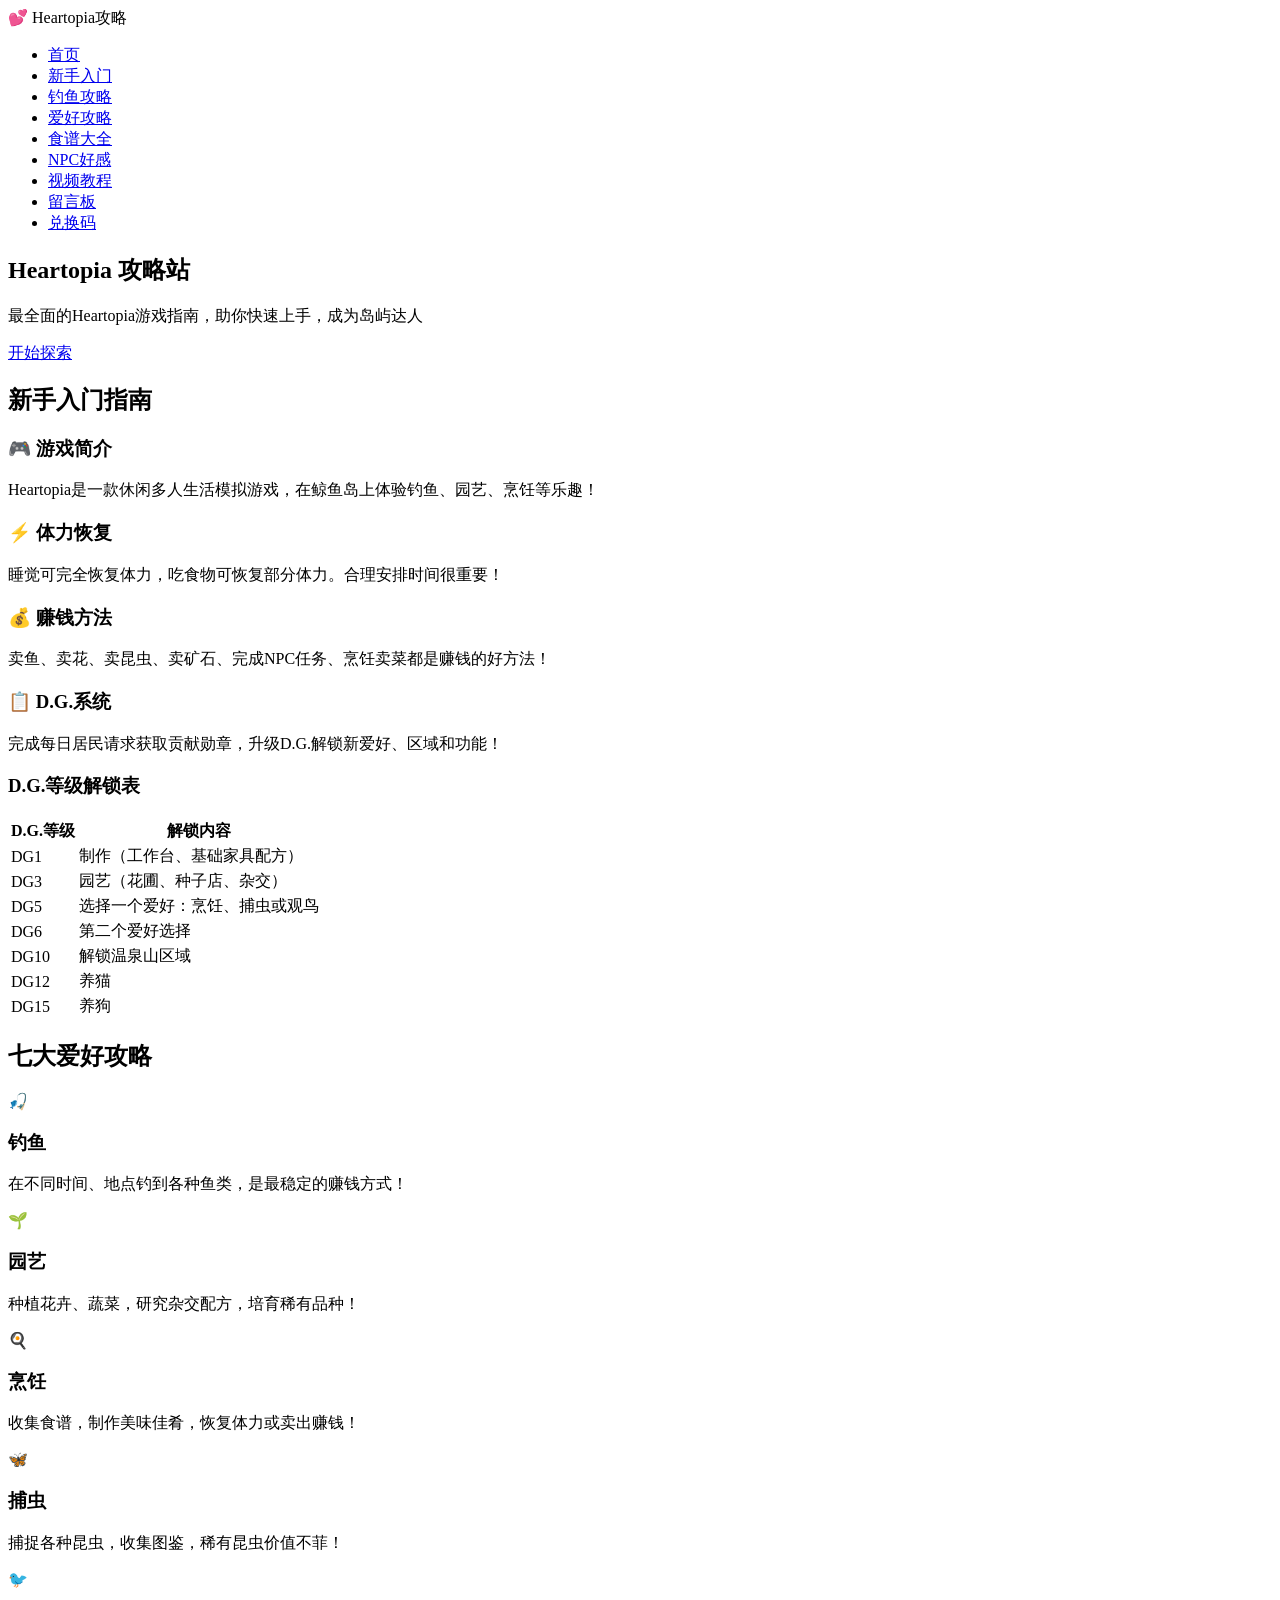
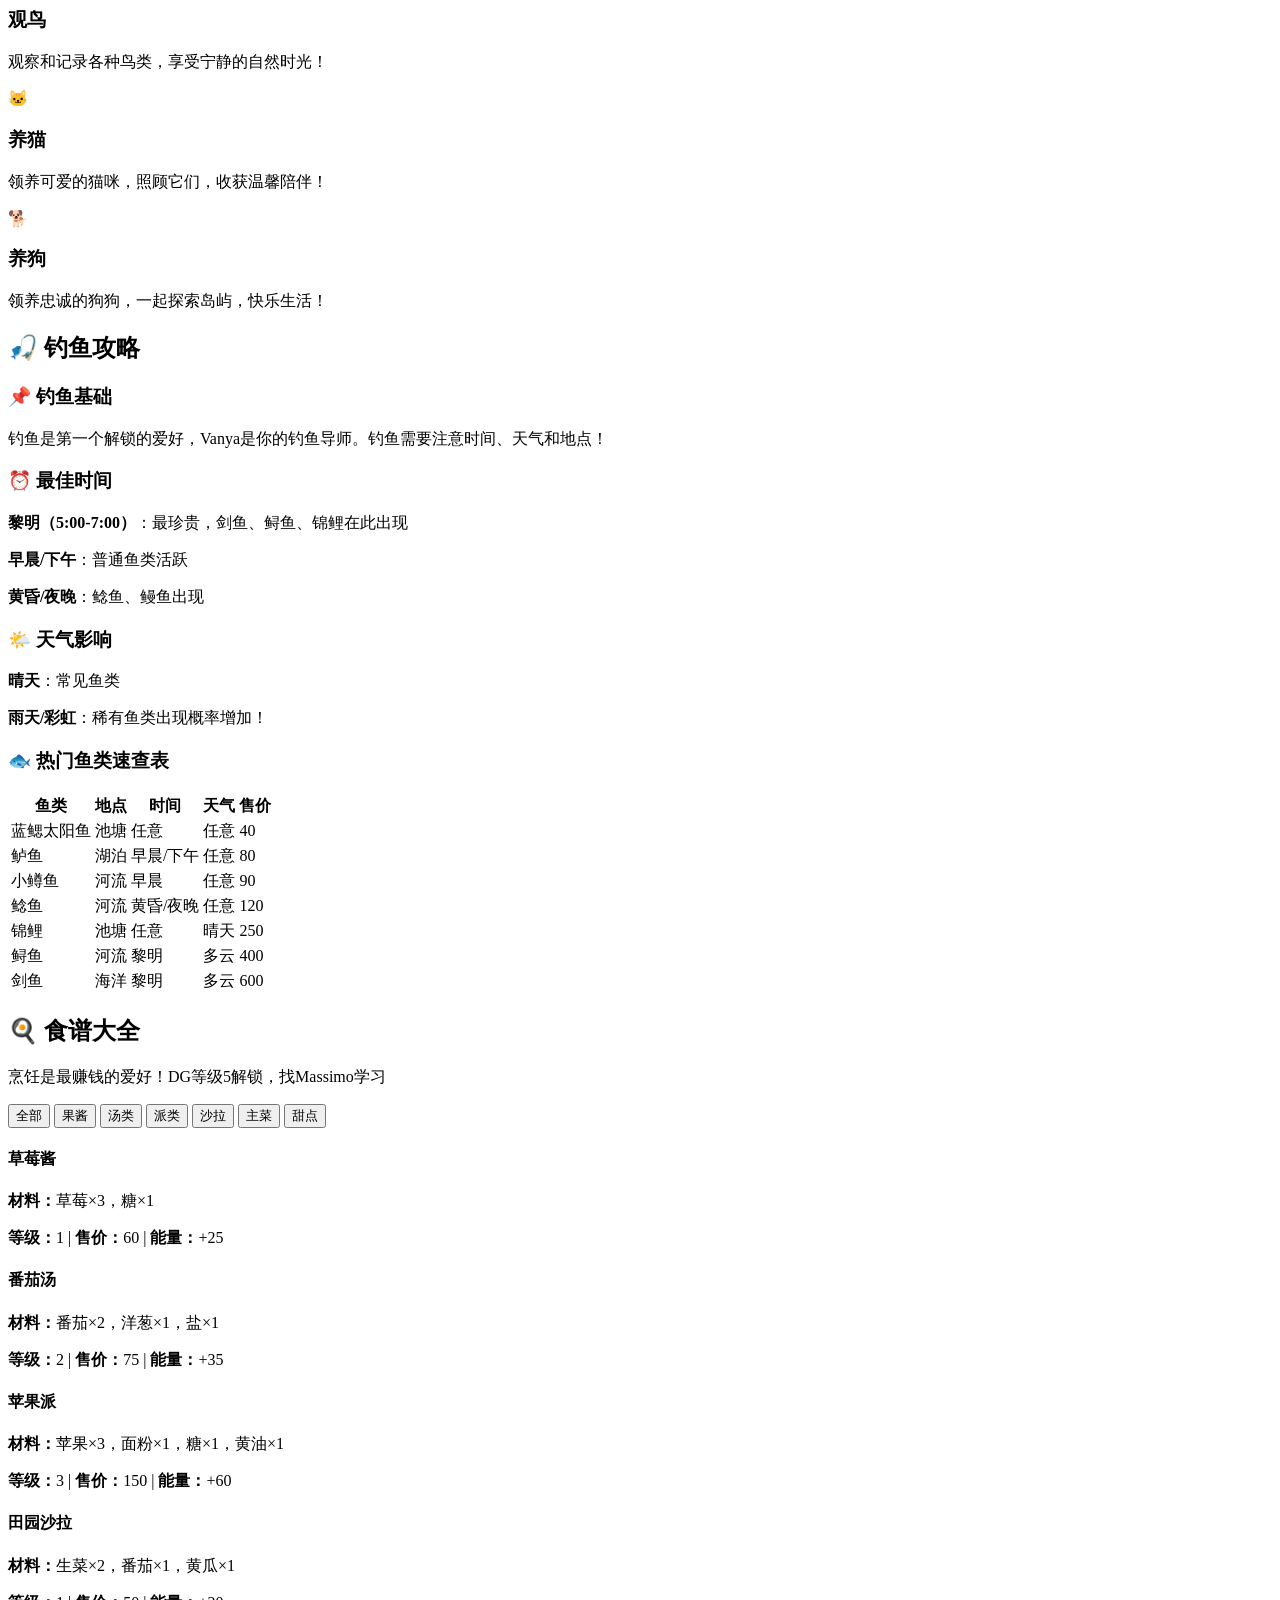
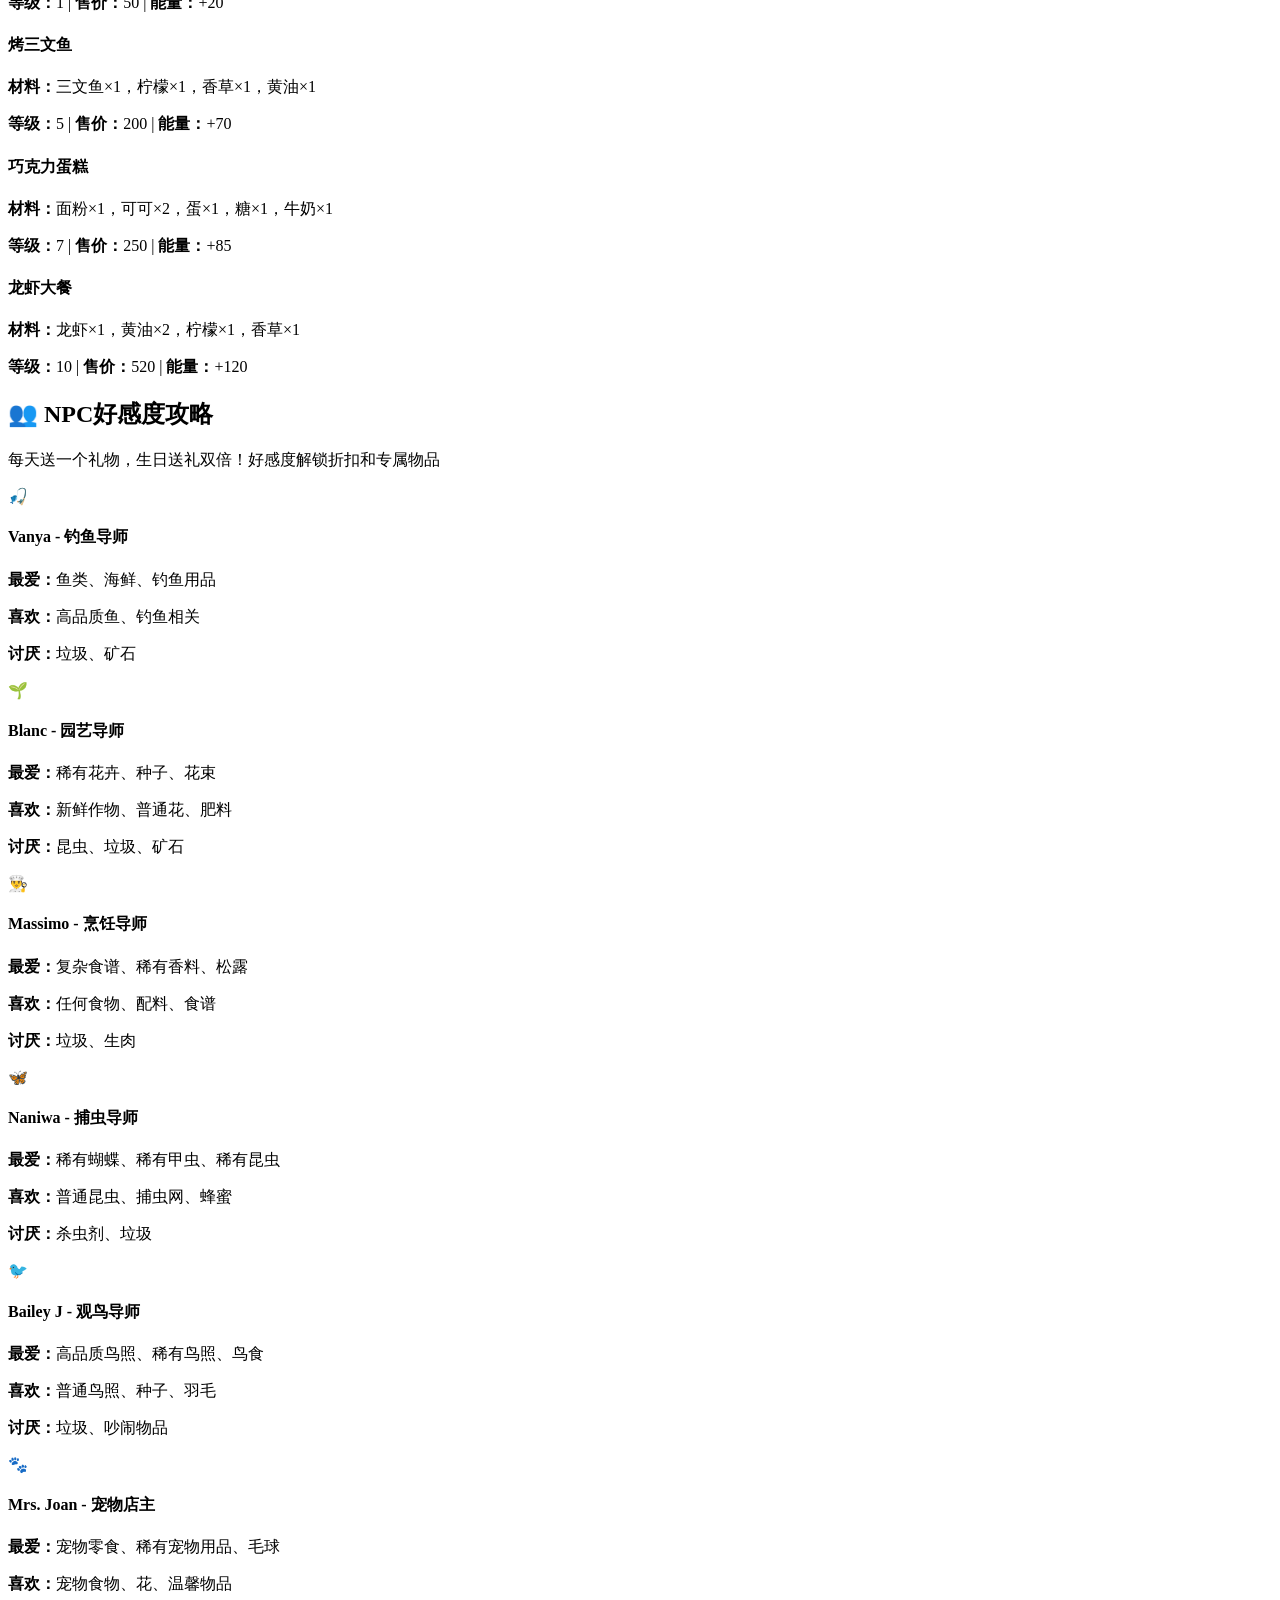
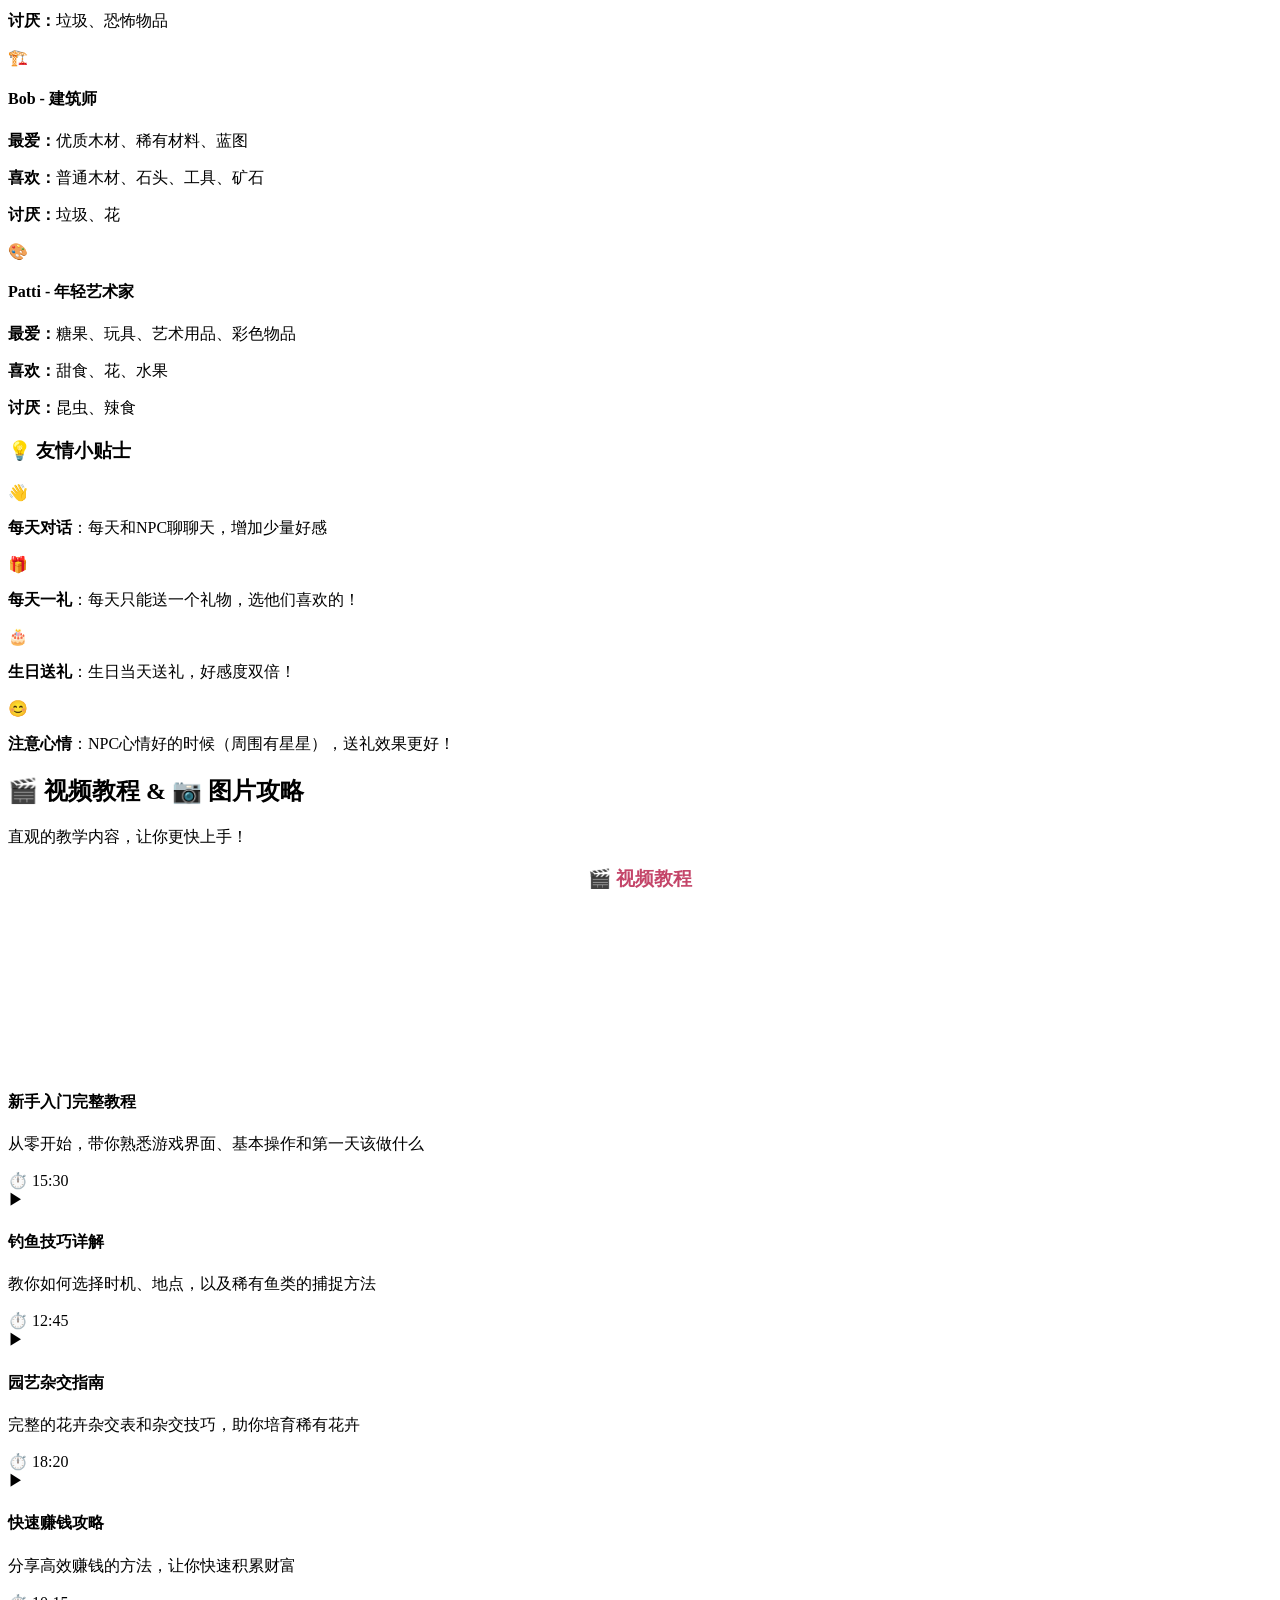
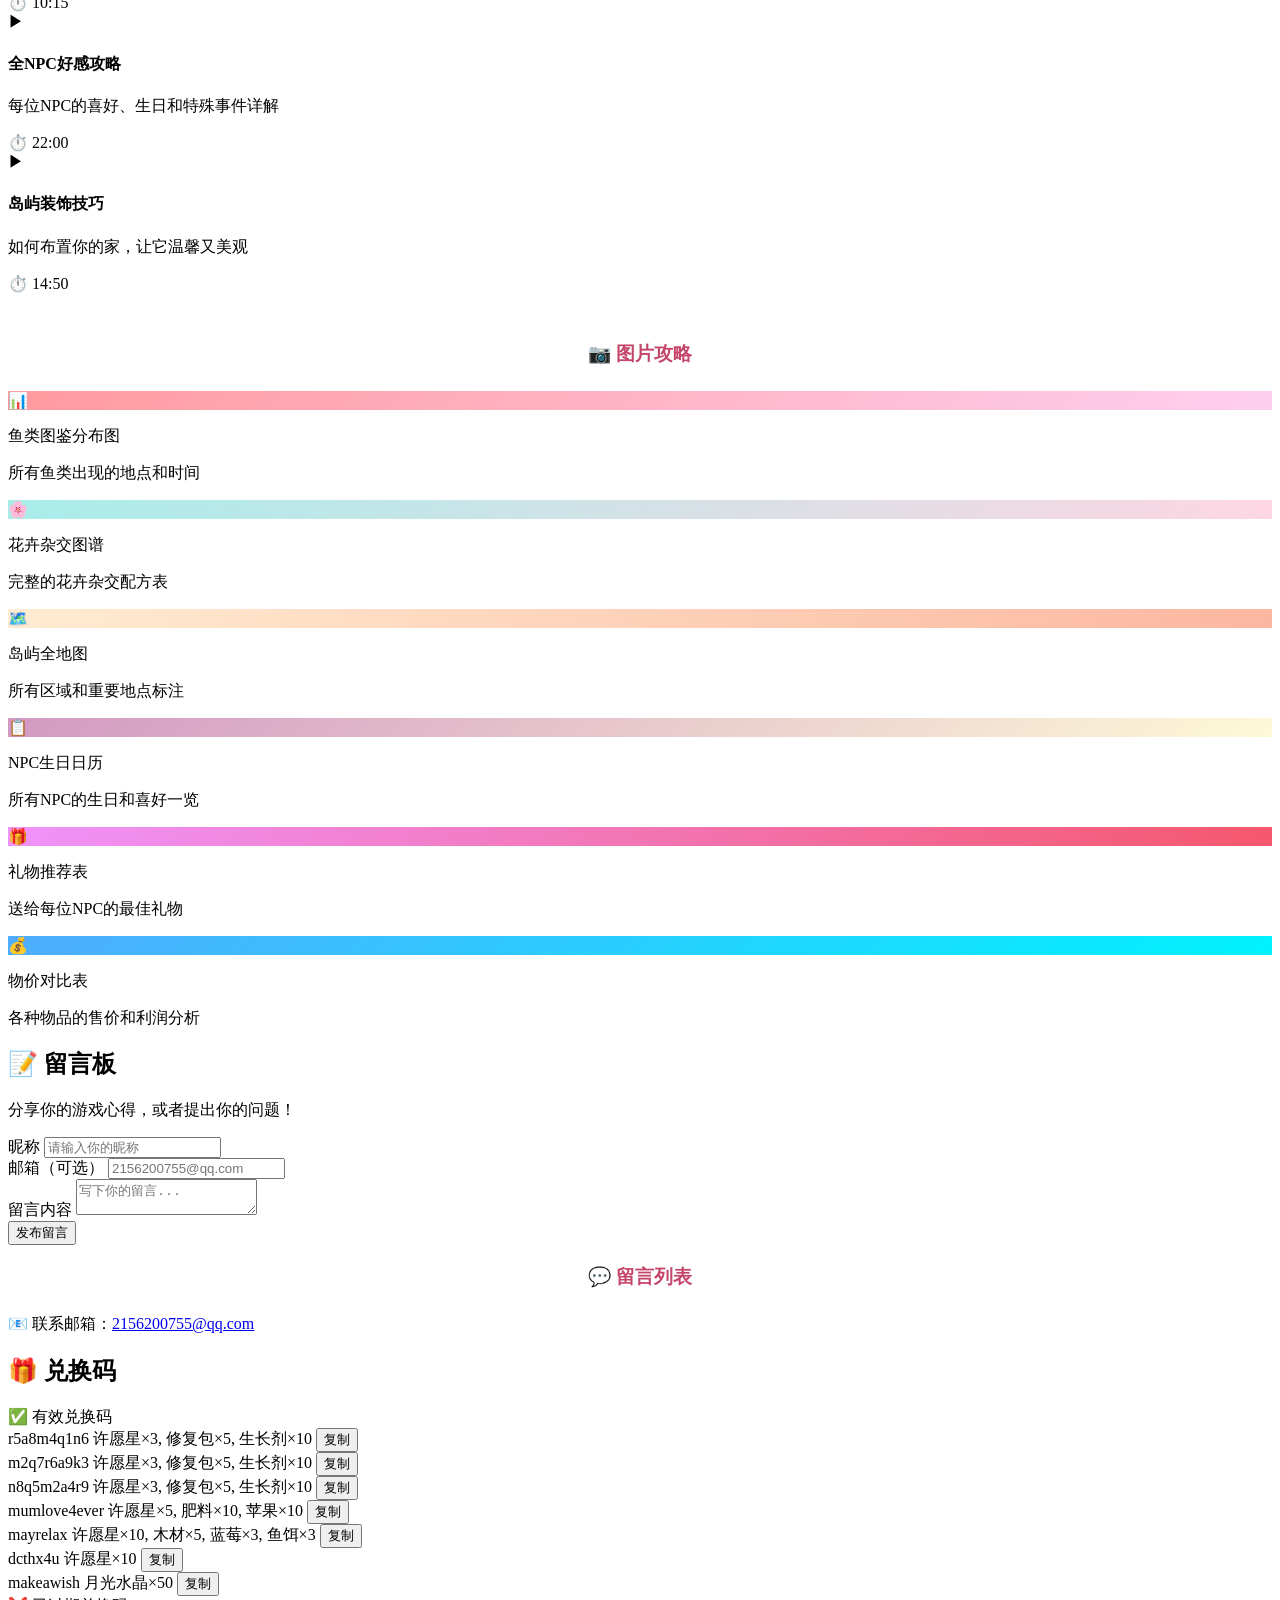
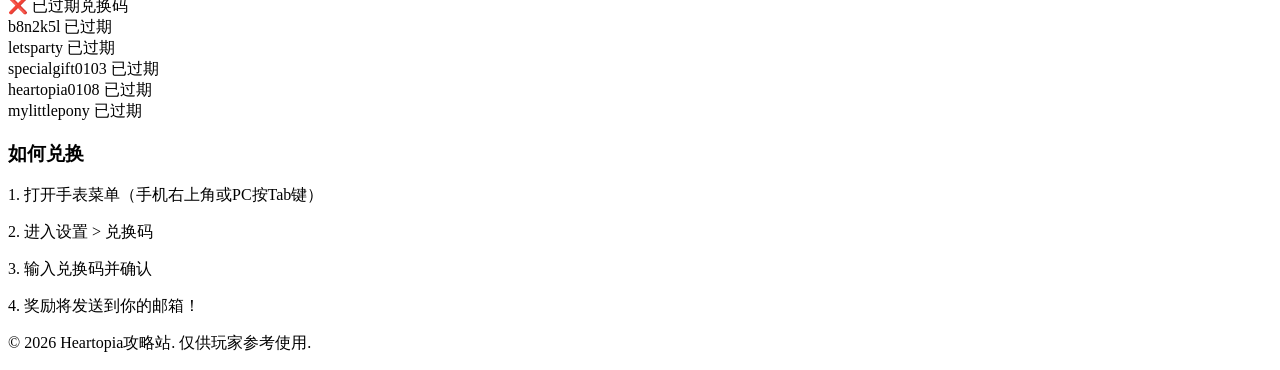
==== index.html @ 4a8d74ce "Rename heartopia.html to index.html" ====
<!DOCTYPE html>
<html lang="zh-CN">
<head>
    <meta charset="UTF-8">
    <meta name="viewport" content="width=device-width, initial-scale=1.0">
    <title>Heartopia攻略站 - 玩家必备指南</title>
    <link rel="stylesheet" href="heartopia.css">
</head>
<body>
    <header>
        <nav class="container">
            <div class="logo">💕 Heartopia攻略</div>
            <ul class="nav-links">
                <li><a href="#home">首页</a></li>
                <li><a href="#beginners">新手入门</a></li>
                <li><a href="#fishing">钓鱼攻略</a></li>
                <li><a href="#hobbies">爱好攻略</a></li>
                <li><a href="#recipes">食谱大全</a></li>
                <li><a href="#npcs">NPC好感</a></li>
                <li><a href="#tutorials">视频教程</a></li>
                <li><a href="#guestbook">留言板</a></li>
                <li><a href="#codes">兑换码</a></li>
            </ul>
        </nav>
    </header>

    <section id="home" class="hero">
        <div class="container">
            <h1>Heartopia 攻略站</h1>
            <p>最全面的Heartopia游戏指南，助你快速上手，成为岛屿达人</p>
            <a href="#beginners" class="btn">开始探索</a>
        </div>
    </section>

    <section id="beginners" class="section">
        <div class="container">
            <h2 class="section-title">新手入门指南</h2>
            <div class="guide-grid">
                <div class="guide-card">
                    <h3>🎮 游戏简介</h3>
                    <p>Heartopia是一款休闲多人生活模拟游戏，在鲸鱼岛上体验钓鱼、园艺、烹饪等乐趣！</p>
                </div>
                <div class="guide-card">
                    <h3>⚡ 体力恢复</h3>
                    <p>睡觉可完全恢复体力，吃食物可恢复部分体力。合理安排时间很重要！</p>
                </div>
                <div class="guide-card">
                    <h3>💰 赚钱方法</h3>
                    <p>卖鱼、卖花、卖昆虫、卖矿石、完成NPC任务、烹饪卖菜都是赚钱的好方法！</p>
                </div>
                <div class="guide-card">
                    <h3>📋 D.G.系统</h3>
                    <p>完成每日居民请求获取贡献勋章，升级D.G.解锁新爱好、区域和功能！</p>
                </div>
            </div>

            <div class="table-container">
                <h3>D.G.等级解锁表</h3>
                <table class="dg-table">
                    <thead>
                        <tr>
                            <th>D.G.等级</th>
                            <th>解锁内容</th>
                        </tr>
                    </thead>
                    <tbody>
                        <tr>
                            <td>DG1</td>
                            <td>制作（工作台、基础家具配方）</td>
                        </tr>
                        <tr>
                            <td>DG3</td>
                            <td>园艺（花圃、种子店、杂交）</td>
                        </tr>
                        <tr>
                            <td>DG5</td>
                            <td>选择一个爱好：烹饪、捕虫或观鸟</td>
                        </tr>
                        <tr>
                            <td>DG6</td>
                            <td>第二个爱好选择</td>
                        </tr>
                        <tr>
                            <td>DG10</td>
                            <td>解锁温泉山区域</td>
                        </tr>
                        <tr>
                            <td>DG12</td>
                            <td>养猫</td>
                        </tr>
                        <tr>
                            <td>DG15</td>
                            <td>养狗</td>
                        </tr>
                    </tbody>
                </table>
            </div>
        </div>
    </section>

    <section id="hobbies" class="section section-alt">
        <div class="container">
            <h2 class="section-title">七大爱好攻略</h2>
            <div class="hobby-grid">
                <div class="hobby-card" data-hobby="fishing">
                    <div class="hobby-icon">🎣</div>
                    <h3>钓鱼</h3>
                    <p>在不同时间、地点钓到各种鱼类，是最稳定的赚钱方式！</p>
                </div>
                <div class="hobby-card" data-hobby="gardening">
                    <div class="hobby-icon">🌱</div>
                    <h3>园艺</h3>
                    <p>种植花卉、蔬菜，研究杂交配方，培育稀有品种！</p>
                </div>
                <div class="hobby-card" data-hobby="cooking">
                    <div class="hobby-icon">🍳</div>
                    <h3>烹饪</h3>
                    <p>收集食谱，制作美味佳肴，恢复体力或卖出赚钱！</p>
                </div>
                <div class="hobby-card" data-hobby="bugs">
                    <div class="hobby-icon">🦋</div>
                    <h3>捕虫</h3>
                    <p>捕捉各种昆虫，收集图鉴，稀有昆虫价值不菲！</p>
                </div>
                <div class="hobby-card" data-hobby="birds">
                    <div class="hobby-icon">🐦</div>
                    <h3>观鸟</h3>
                    <p>观察和记录各种鸟类，享受宁静的自然时光！</p>
                </div>
                <div class="hobby-card" data-hobby="cats">
                    <div class="hobby-icon">🐱</div>
                    <h3>养猫</h3>
                    <p>领养可爱的猫咪，照顾它们，收获温馨陪伴！</p>
                </div>
                <div class="hobby-card" data-hobby="dogs">
                    <div class="hobby-icon">🐕</div>
                    <h3>养狗</h3>
                    <p>领养忠诚的狗狗，一起探索岛屿，快乐生活！</p>
                </div>
            </div>
        </div>
    </section>

    <section id="fishing" class="section">
        <div class="container">
            <h2 class="section-title">🎣 钓鱼攻略</h2>
            <div class="fishing-tips">
                <div class="tip-box">
                    <h3>📌 钓鱼基础</h3>
                    <p>钓鱼是第一个解锁的爱好，Vanya是你的钓鱼导师。钓鱼需要注意时间、天气和地点！</p>
                </div>
                <div class="tip-box">
                    <h3>⏰ 最佳时间</h3>
                    <p><strong>黎明（5:00-7:00）</strong>：最珍贵，剑鱼、鲟鱼、锦鲤在此出现</p>
                    <p><strong>早晨/下午</strong>：普通鱼类活跃</p>
                    <p><strong>黄昏/夜晚</strong>：鲶鱼、鳗鱼出现</p>
                </div>
                <div class="tip-box">
                    <h3>🌤️ 天气影响</h3>
                    <p><strong>晴天</strong>：常见鱼类</p>
                    <p><strong>雨天/彩虹</strong>：稀有鱼类出现概率增加！</p>
                </div>
            </div>
            
            <div class="table-container">
                <h3>🐟 热门鱼类速查表</h3>
                <table class="fish-table">
                    <thead>
                        <tr>
                            <th>鱼类</th>
                            <th>地点</th>
                            <th>时间</th>
                            <th>天气</th>
                            <th>售价</th>
                        </tr>
                    </thead>
                    <tbody>
                        <tr>
                            <td>蓝鳃太阳鱼</td>
                            <td>池塘</td>
                            <td>任意</td>
                            <td>任意</td>
                            <td>40</td>
                        </tr>
                        <tr>
                            <td>鲈鱼</td>
                            <td>湖泊</td>
                            <td>早晨/下午</td>
                            <td>任意</td>
                            <td>80</td>
                        </tr>
                        <tr>
                            <td>小鳟鱼</td>
                            <td>河流</td>
                            <td>早晨</td>
                            <td>任意</td>
                            <td>90</td>
                        </tr>
                        <tr>
                            <td>鲶鱼</td>
                            <td>河流</td>
                            <td>黄昏/夜晚</td>
                            <td>任意</td>
                            <td>120</td>
                        </tr>
                        <tr>
                            <td>锦鲤</td>
                            <td>池塘</td>
                            <td>任意</td>
                            <td>晴天</td>
                            <td>250</td>
                        </tr>
                        <tr>
                            <td>鲟鱼</td>
                            <td>河流</td>
                            <td>黎明</td>
                            <td>多云</td>
                            <td>400</td>
                        </tr>
                        <tr>
                            <td>剑鱼</td>
                            <td>海洋</td>
                            <td>黎明</td>
                            <td>多云</td>
                            <td>600</td>
                        </tr>
                    </tbody>
                </table>
            </div>
        </div>
    </section>

    <section id="recipes" class="section section-alt">
        <div class="container">
            <h2 class="section-title">🍳 食谱大全</h2>
            <p class="section-subtitle">烹饪是最赚钱的爱好！DG等级5解锁，找Massimo学习</p>
            
            <div class="recipe-categories">
                <button class="category-btn active" data-category="all">全部</button>
                <button class="category-btn" data-category="jam">果酱</button>
                <button class="category-btn" data-category="soup">汤类</button>
                <button class="category-btn" data-category="pie">派类</button>
                <button class="category-btn" data-category="salad">沙拉</button>
                <button class="category-btn" data-category="main">主菜</button>
                <button class="category-btn" data-category="dessert">甜点</button>
            </div>
            
            <div class="recipe-list">
                <div class="recipe-card-small" data-category="jam">
                    <h4>草莓酱</h4>
                    <p><strong>材料：</strong>草莓×3，糖×1</p>
                    <p><strong>等级：</strong>1 | <strong>售价：</strong>60 | <strong>能量：</strong>+25</p>
                </div>
                <div class="recipe-card-small" data-category="soup">
                    <h4>番茄汤</h4>
                    <p><strong>材料：</strong>番茄×2，洋葱×1，盐×1</p>
                    <p><strong>等级：</strong>2 | <strong>售价：</strong>75 | <strong>能量：</strong>+35</p>
                </div>
                <div class="recipe-card-small" data-category="pie">
                    <h4>苹果派</h4>
                    <p><strong>材料：</strong>苹果×3，面粉×1，糖×1，黄油×1</p>
                    <p><strong>等级：</strong>3 | <strong>售价：</strong>150 | <strong>能量：</strong>+60</p>
                </div>
                <div class="recipe-card-small" data-category="salad">
                    <h4>田园沙拉</h4>
                    <p><strong>材料：</strong>生菜×2，番茄×1，黄瓜×1</p>
                    <p><strong>等级：</strong>1 | <strong>售价：</strong>50 | <strong>能量：</strong>+20</p>
                </div>
                <div class="recipe-card-small" data-category="main">
                    <h4>烤三文鱼</h4>
                    <p><strong>材料：</strong>三文鱼×1，柠檬×1，香草×1，黄油×1</p>
                    <p><strong>等级：</strong>5 | <strong>售价：</strong>200 | <strong>能量：</strong>+70</p>
                </div>
                <div class="recipe-card-small" data-category="dessert">
                    <h4>巧克力蛋糕</h4>
                    <p><strong>材料：</strong>面粉×1，可可×2，蛋×1，糖×1，牛奶×1</p>
                    <p><strong>等级：</strong>7 | <strong>售价：</strong>250 | <strong>能量：</strong>+85</p>
                </div>
                <div class="recipe-card-small" data-category="main">
                    <h4>龙虾大餐</h4>
                    <p><strong>材料：</strong>龙虾×1，黄油×2，柠檬×1，香草×1</p>
                    <p><strong>等级：</strong>10 | <strong>售价：</strong>520 | <strong>能量：</strong>+120</p>
                </div>
            </div>
        </div>
    </section>

    <section id="npcs" class="section">
        <div class="container">
            <h2 class="section-title">👥 NPC好感度攻略</h2>
            <p class="section-subtitle">每天送一个礼物，生日送礼双倍！好感度解锁折扣和专属物品</p>
            
            <div class="npc-grid">
                <div class="npc-card">
                    <div class="npc-avatar">🎣</div>
                    <h4>Vanya - 钓鱼导师</h4>
                    <p><strong>最爱：</strong>鱼类、海鲜、钓鱼用品</p>
                    <p><strong>喜欢：</strong>高品质鱼、钓鱼相关</p>
                    <p><strong>讨厌：</strong>垃圾、矿石</p>
                </div>
                <div class="npc-card">
                    <div class="npc-avatar">🌱</div>
                    <h4>Blanc - 园艺导师</h4>
                    <p><strong>最爱：</strong>稀有花卉、种子、花束</p>
                    <p><strong>喜欢：</strong>新鲜作物、普通花、肥料</p>
                    <p><strong>讨厌：</strong>昆虫、垃圾、矿石</p>
                </div>
                <div class="npc-card">
                    <div class="npc-avatar">👨‍🍳</div>
                    <h4>Massimo - 烹饪导师</h4>
                    <p><strong>最爱：</strong>复杂食谱、稀有香料、松露</p>
                    <p><strong>喜欢：</strong>任何食物、配料、食谱</p>
                    <p><strong>讨厌：</strong>垃圾、生肉</p>
                </div>
                <div class="npc-card">
                    <div class="npc-avatar">🦋</div>
                    <h4>Naniwa - 捕虫导师</h4>
                    <p><strong>最爱：</strong>稀有蝴蝶、稀有甲虫、稀有昆虫</p>
                    <p><strong>喜欢：</strong>普通昆虫、捕虫网、蜂蜜</p>
                    <p><strong>讨厌：</strong>杀虫剂、垃圾</p>
                </div>
                <div class="npc-card">
                    <div class="npc-avatar">🐦</div>
                    <h4>Bailey J - 观鸟导师</h4>
                    <p><strong>最爱：</strong>高品质鸟照、稀有鸟照、鸟食</p>
                    <p><strong>喜欢：</strong>普通鸟照、种子、羽毛</p>
                    <p><strong>讨厌：</strong>垃圾、吵闹物品</p>
                </div>
                <div class="npc-card">
                    <div class="npc-avatar">🐾</div>
                    <h4>Mrs. Joan - 宠物店主</h4>
                    <p><strong>最爱：</strong>宠物零食、稀有宠物用品、毛球</p>
                    <p><strong>喜欢：</strong>宠物食物、花、温馨物品</p>
                    <p><strong>讨厌：</strong>垃圾、恐怖物品</p>
                </div>
                <div class="npc-card">
                    <div class="npc-avatar">🏗️</div>
                    <h4>Bob - 建筑师</h4>
                    <p><strong>最爱：</strong>优质木材、稀有材料、蓝图</p>
                    <p><strong>喜欢：</strong>普通木材、石头、工具、矿石</p>
                    <p><strong>讨厌：</strong>垃圾、花</p>
                </div>
                <div class="npc-card">
                    <div class="npc-avatar">🎨</div>
                    <h4>Patti - 年轻艺术家</h4>
                    <p><strong>最爱：</strong>糖果、玩具、艺术用品、彩色物品</p>
                    <p><strong>喜欢：</strong>甜食、花、水果</p>
                    <p><strong>讨厌：</strong>昆虫、辣食</p>
                </div>
            </div>
            
            <div class="friendship-tips">
                <h3>💡 友情小贴士</h3>
                <div class="tips-row">
                    <div class="tip-item">
                        <span class="tip-icon">👋</span>
                        <p><strong>每天对话</strong>：每天和NPC聊聊天，增加少量好感</p>
                    </div>
                    <div class="tip-item">
                        <span class="tip-icon">🎁</span>
                        <p><strong>每天一礼</strong>：每天只能送一个礼物，选他们喜欢的！</p>
                    </div>
                    <div class="tip-item">
                        <span class="tip-icon">🎂</span>
                        <p><strong>生日送礼</strong>：生日当天送礼，好感度双倍！</p>
                    </div>
                    <div class="tip-item">
                        <span class="tip-icon">😊</span>
                        <p><strong>注意心情</strong>：NPC心情好的时候（周围有星星），送礼效果更好！</p>
                    </div>
                </div>
            </div>
        </div>
    </section>

    <section id="tutorials" class="section section-alt">
        <div class="container">
            <h2 class="section-title">🎬 视频教程 & 📷 图片攻略</h2>
            <p class="section-subtitle">直观的教学内容，让你更快上手！</p>

            <h3 style="text-align: center; color: #c44569; margin-bottom: 1.5rem;">🎬 视频教程</h3>
            <div class="video-grid">
                <div class="video-card">
                    <div class="video-thumbnail">
                        <iframe class="bilibili-player" src="//player.bilibili.com/player.html?bvid=BV1SZbkeNE5a&page=1&autoplay=0" scrolling="no" border="0" frameborder="no" framespacing="0" allowfullscreen="true"></iframe>
                    </div>
                    <div class="video-info">
                        <h4>新手入门完整教程</h4>
                        <p>从零开始，带你熟悉游戏界面、基本操作和第一天该做什么</p>
                        <span class="video-duration">⏱️ 15:30</span>
                    </div>
                </div>
                <div class="video-card">
                    <div class="video-thumbnail">
                        <div class="video-placeholder">
                            <span class="play-icon">▶</span>
                        </div>
                    </div>
                    <div class="video-info">
                        <h4>钓鱼技巧详解</h4>
                        <p>教你如何选择时机、地点，以及稀有鱼类的捕捉方法</p>
                        <span class="video-duration">⏱️ 12:45</span>
                    </div>
                </div>
                <div class="video-card">
                    <div class="video-thumbnail">
                        <div class="video-placeholder">
                            <span class="play-icon">▶</span>
                        </div>
                    </div>
                    <div class="video-info">
                        <h4>园艺杂交指南</h4>
                        <p>完整的花卉杂交表和杂交技巧，助你培育稀有花卉</p>
                        <span class="video-duration">⏱️ 18:20</span>
                    </div>
                </div>
                <div class="video-card">
                    <div class="video-thumbnail">
                        <div class="video-placeholder">
                            <span class="play-icon">▶</span>
                        </div>
                    </div>
                    <div class="video-info">
                        <h4>快速赚钱攻略</h4>
                        <p>分享高效赚钱的方法，让你快速积累财富</p>
                        <span class="video-duration">⏱️ 10:15</span>
                    </div>
                </div>
                <div class="video-card">
                    <div class="video-thumbnail">
                        <div class="video-placeholder">
                            <span class="play-icon">▶</span>
                        </div>
                    </div>
                    <div class="video-info">
                        <h4>全NPC好感攻略</h4>
                        <p>每位NPC的喜好、生日和特殊事件详解</p>
                        <span class="video-duration">⏱️ 22:00</span>
                    </div>
                </div>
                <div class="video-card">
                    <div class="video-thumbnail">
                        <div class="video-placeholder">
                            <span class="play-icon">▶</span>
                        </div>
                    </div>
                    <div class="video-info">
                        <h4>岛屿装饰技巧</h4>
                        <p>如何布置你的家，让它温馨又美观</p>
                        <span class="video-duration">⏱️ 14:50</span>
                    </div>
                </div>
            </div>

            <h3 style="text-align: center; color: #c44569; margin: 3rem 0 1.5rem;">📷 图片攻略</h3>
            <div class="gallery-grid">
                <div class="gallery-item">
                    <div class="gallery-placeholder" style="background: linear-gradient(135deg, #ff9a9e 0%, #fecfef 100%);">
                        <span>📊</span>
                    </div>
                    <p class="gallery-title">鱼类图鉴分布图</p>
                    <p class="gallery-desc">所有鱼类出现的地点和时间</p>
                </div>
                <div class="gallery-item">
                    <div class="gallery-placeholder" style="background: linear-gradient(135deg, #a8edea 0%, #fed6e3 100%);">
                        <span>🌸</span>
                    </div>
                    <p class="gallery-title">花卉杂交图谱</p>
                    <p class="gallery-desc">完整的花卉杂交配方表</p>
                </div>
                <div class="gallery-item">
                    <div class="gallery-placeholder" style="background: linear-gradient(135deg, #ffecd2 0%, #fcb69f 100%);">
                        <span>🗺️</span>
                    </div>
                    <p class="gallery-title">岛屿全地图</p>
                    <p class="gallery-desc">所有区域和重要地点标注</p>
                </div>
                <div class="gallery-item">
                    <div class="gallery-placeholder" style="background: linear-gradient(135deg, #d299c2 0%, #fef9d7 100%);">
                        <span>📋</span>
                    </div>
                    <p class="gallery-title">NPC生日日历</p>
                    <p class="gallery-desc">所有NPC的生日和喜好一览</p>
                </div>
                <div class="gallery-item">
                    <div class="gallery-placeholder" style="background: linear-gradient(135deg, #f093fb 0%, #f5576c 100%);">
                        <span>🎁</span>
                    </div>
                    <p class="gallery-title">礼物推荐表</p>
                    <p class="gallery-desc">送给每位NPC的最佳礼物</p>
                </div>
                <div class="gallery-item">
                    <div class="gallery-placeholder" style="background: linear-gradient(135deg, #4facfe 0%, #00f2fe 100%);">
                        <span>💰</span>
                    </div>
                    <p class="gallery-title">物价对比表</p>
                    <p class="gallery-desc">各种物品的售价和利润分析</p>
                </div>
            </div>
        </div>
    </section>

    <section id="guestbook" class="section">
        <div class="container">
            <h2 class="section-title">📝 留言板</h2>
            <p class="section-subtitle">分享你的游戏心得，或者提出你的问题！</p>

            <div class="guestbook-form">
                <div class="form-group">
                    <label for="guest-name">昵称</label>
                    <input type="text" id="guest-name" placeholder="请输入你的昵称" required>
                </div>
                <div class="form-group">
                    <label for="guest-email">邮箱（可选）</label>
                    <input type="email" id="guest-email" placeholder="2156200755@qq.com">
                </div>
                <div class="form-group">
                    <label for="guest-message">留言内容</label>
                    <textarea id="guest-message" placeholder="写下你的留言..." required></textarea>
                </div>
                <button class="submit-btn" onclick="submitGuestbook()">发布留言</button>
            </div>

            <div class="messages-container">
                <h3 style="text-align: center; color: #c44569; margin-bottom: 1.5rem;">💬 留言列表</h3>
                <div id="messages-list"></div>
            </div>

            <div class="contact-info">
                <p>📧 联系邮箱：<a href="mailto:2156200755@qq.com">2156200755@qq.com</a></p>
            </div>
        </div>
    </section>

    <section id="codes" class="section section-alt">
        <div class="container">
            <h2 class="section-title">🎁 兑换码</h2>
            <div class="codes-container">
                <div class="code-card active">
                    <div class="code-title">✅ 有效兑换码</div>
                    <div class="code-item">
                        <span class="code">r5a8m4q1n6</span>
                        <span class="reward-tag">许愿星×3, 修复包×5, 生长剂×10</span>
                        <button class="copy-btn" onclick="copyCode('r5a8m4q1n6')">复制</button>
                    </div>
                    <div class="code-item">
                        <span class="code">m2q7r6a9k3</span>
                        <span class="reward-tag">许愿星×3, 修复包×5, 生长剂×10</span>
                        <button class="copy-btn" onclick="copyCode('m2q7r6a9k3')">复制</button>
                    </div>
                    <div class="code-item">
                        <span class="code">n8q5m2a4r9</span>
                        <span class="reward-tag">许愿星×3, 修复包×5, 生长剂×10</span>
                        <button class="copy-btn" onclick="copyCode('n8q5m2a4r9')">复制</button>
                    </div>
                    <div class="code-item">
                        <span class="code">mumlove4ever</span>
                        <span class="reward-tag">许愿星×5, 肥料×10, 苹果×10</span>
                        <button class="copy-btn" onclick="copyCode('mumlove4ever')">复制</button>
                    </div>
                    <div class="code-item">
                        <span class="code">mayrelax</span>
                        <span class="reward-tag">许愿星×10, 木材×5, 蓝莓×3, 鱼饵×3</span>
                        <button class="copy-btn" onclick="copyCode('mayrelax')">复制</button>
                    </div>
                    <div class="code-item">
                        <span class="code">dcthx4u</span>
                        <span class="reward-tag">许愿星×10</span>
                        <button class="copy-btn" onclick="copyCode('dcthx4u')">复制</button>
                    </div>
                    <div class="code-item">
                        <span class="code">makeawish</span>
                        <span class="reward-tag">月光水晶×50</span>
                        <button class="copy-btn" onclick="copyCode('makeawish')">复制</button>
                    </div>
                </div>
                <div class="code-card expired">
                    <div class="code-title">❌ 已过期兑换码</div>
                    <div class="code-item">
                        <span class="code">b8n2k5l</span>
                        <span class="expired-tag">已过期</span>
                    </div>
                    <div class="code-item">
                        <span class="code">letsparty</span>
                        <span class="expired-tag">已过期</span>
                    </div>
                    <div class="code-item">
                        <span class="code">specialgift0103</span>
                        <span class="expired-tag">已过期</span>
                    </div>
                    <div class="code-item">
                        <span class="code">heartopia0108</span>
                        <span class="expired-tag">已过期</span>
                    </div>
                    <div class="code-item">
                        <span class="code">mylittlepony</span>
                        <span class="expired-tag">已过期</span>
                    </div>
                </div>
            </div>
            <div class="redeem-tip">
                <h3>如何兑换</h3>
                <p>1. 打开手表菜单（手机右上角或PC按Tab键）</p>
                <p>2. 进入设置 > 兑换码</p>
                <p>3. 输入兑换码并确认</p>
                <p>4. 奖励将发送到你的邮箱！</p>
            </div>
        </div>
    </section>

    <footer>
        <div class="container">
            <p>&copy; 2026 Heartopia攻略站. 仅供玩家参考使用.</p>
        </div>
    </footer>

    <script src="heartopia.js"></script>
</body>
</html>
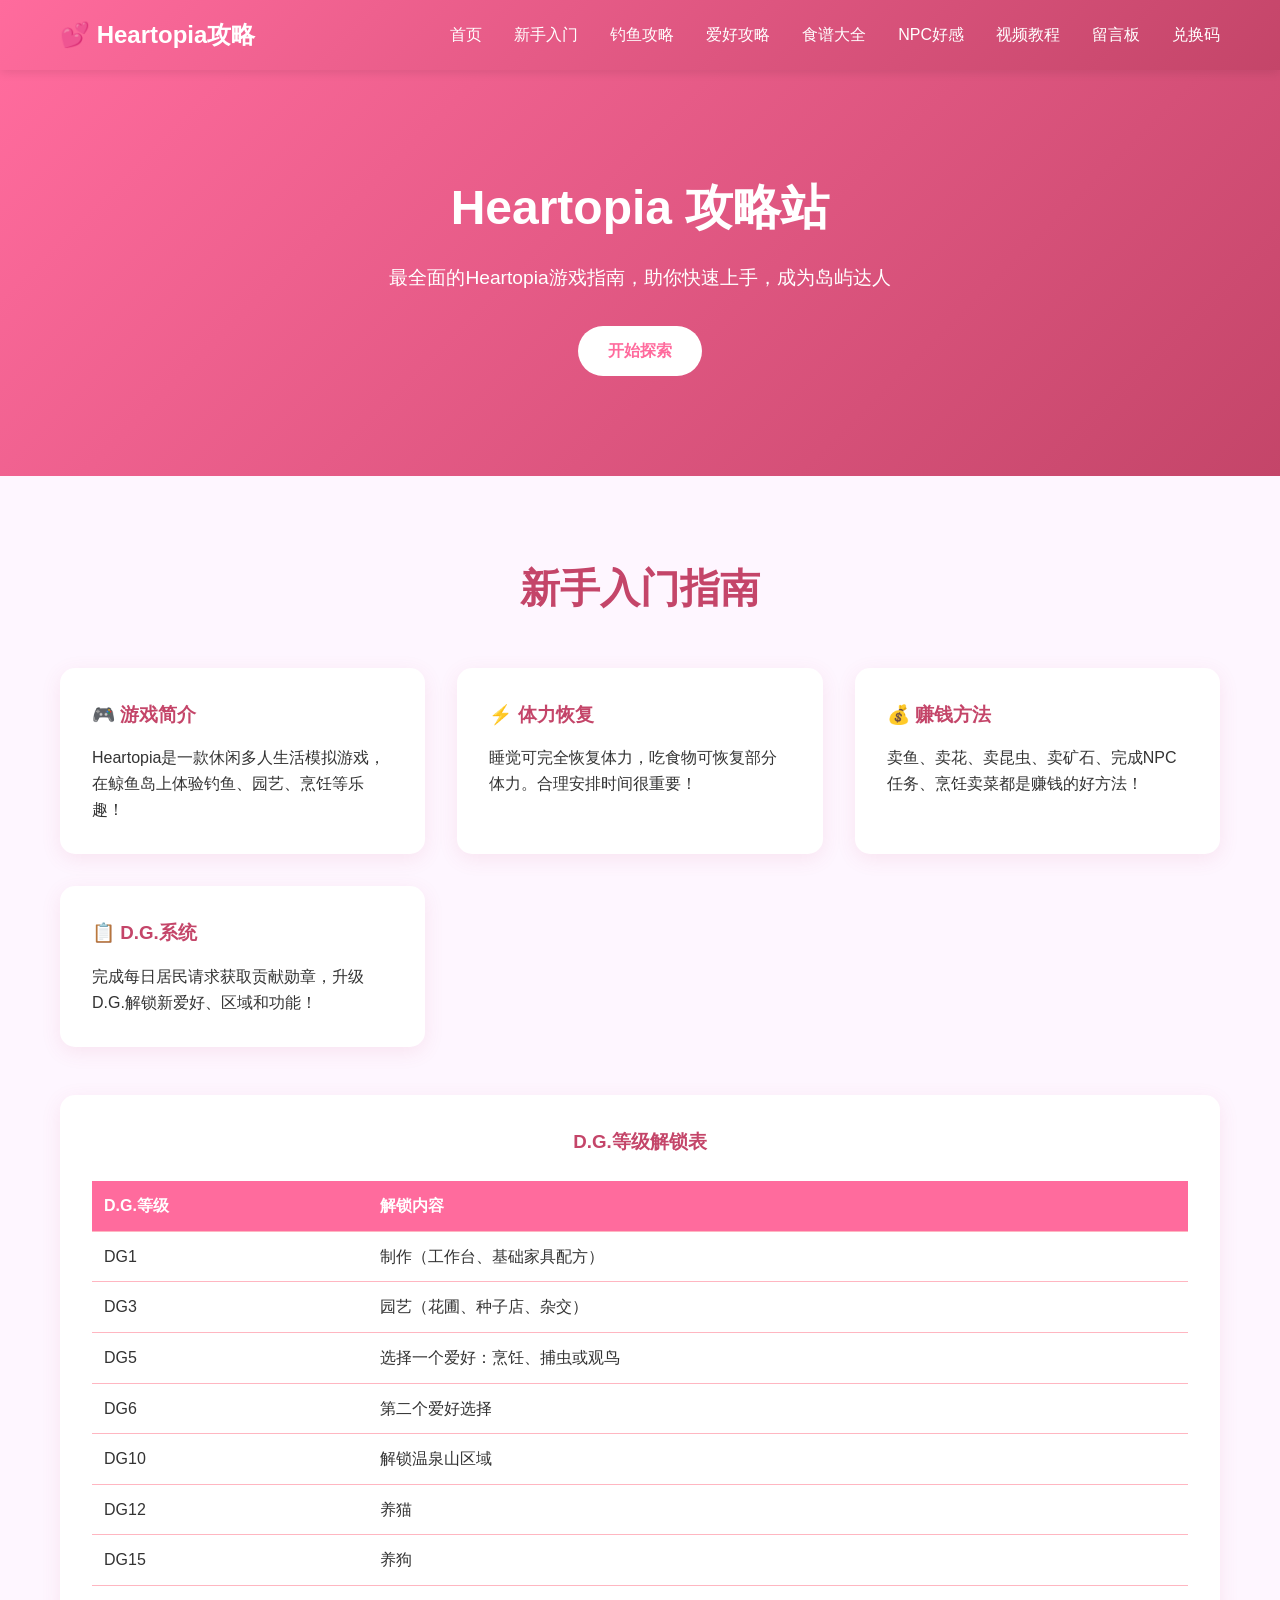
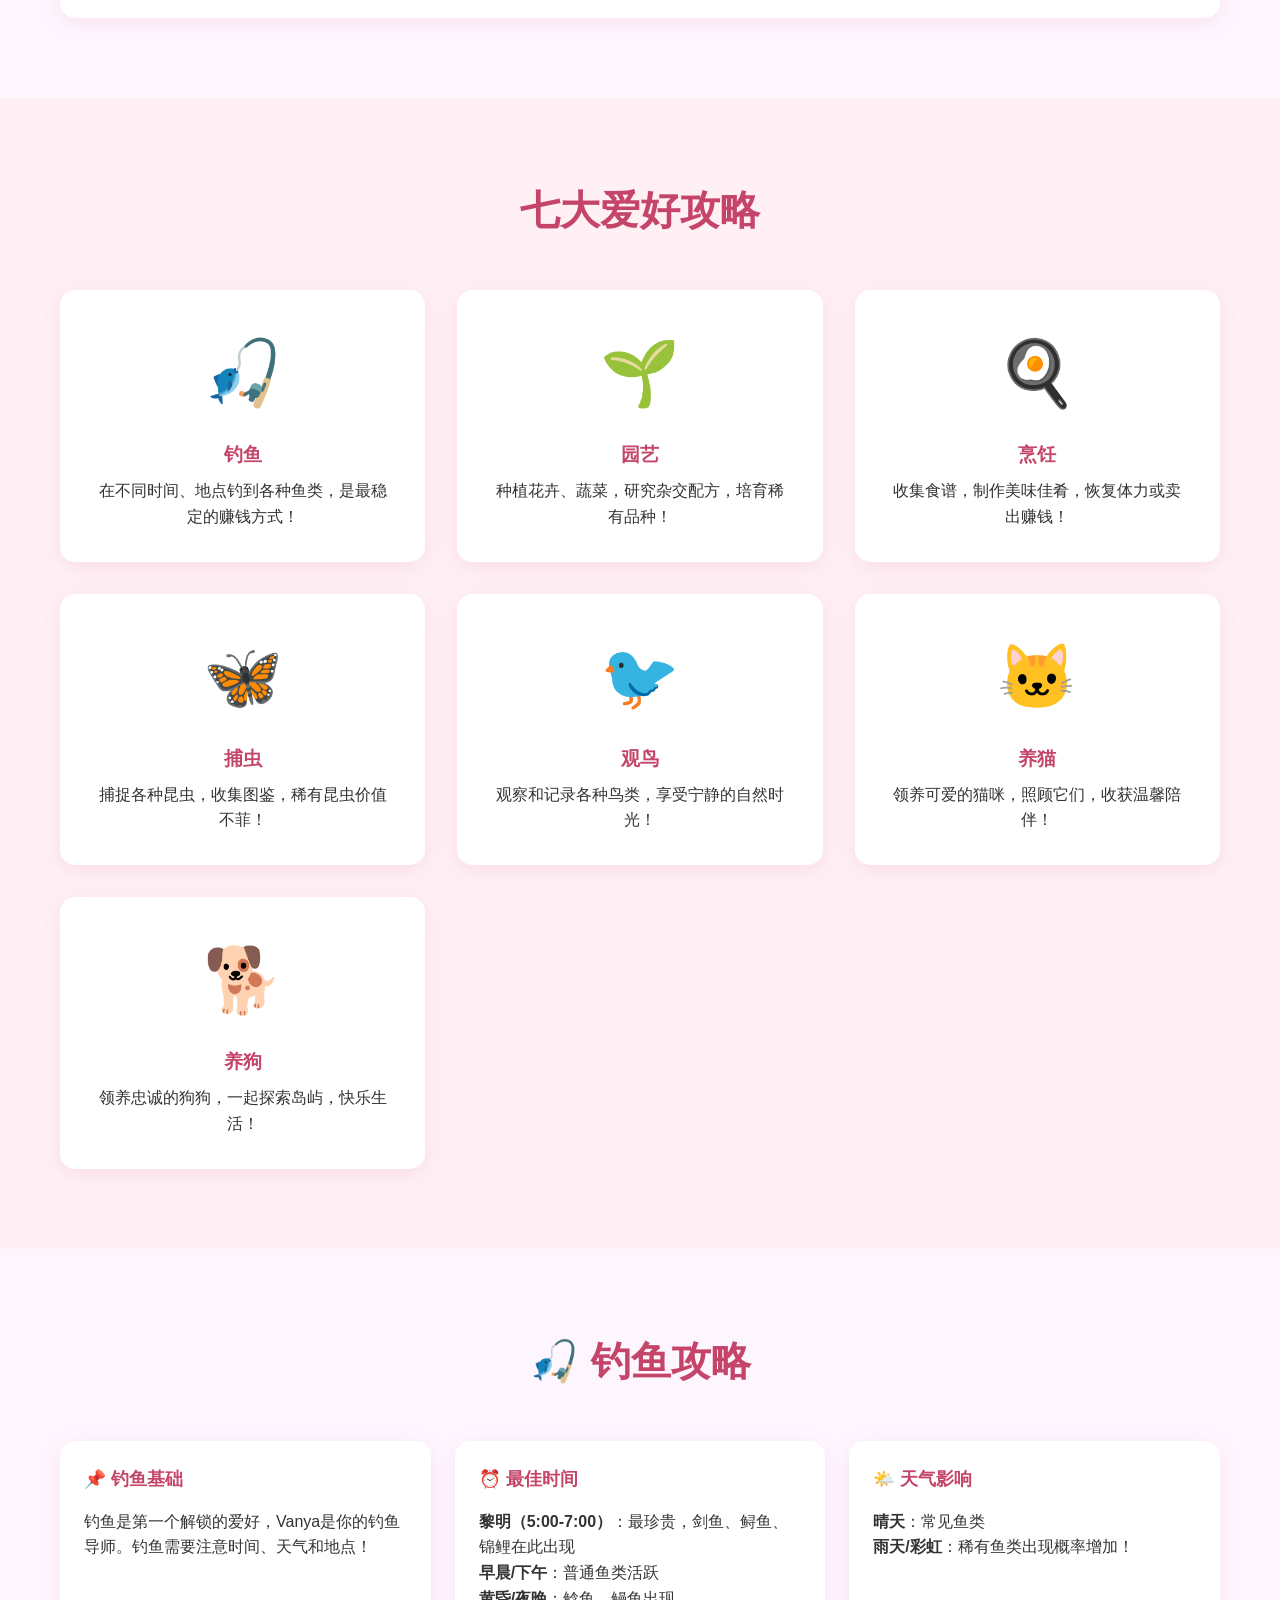
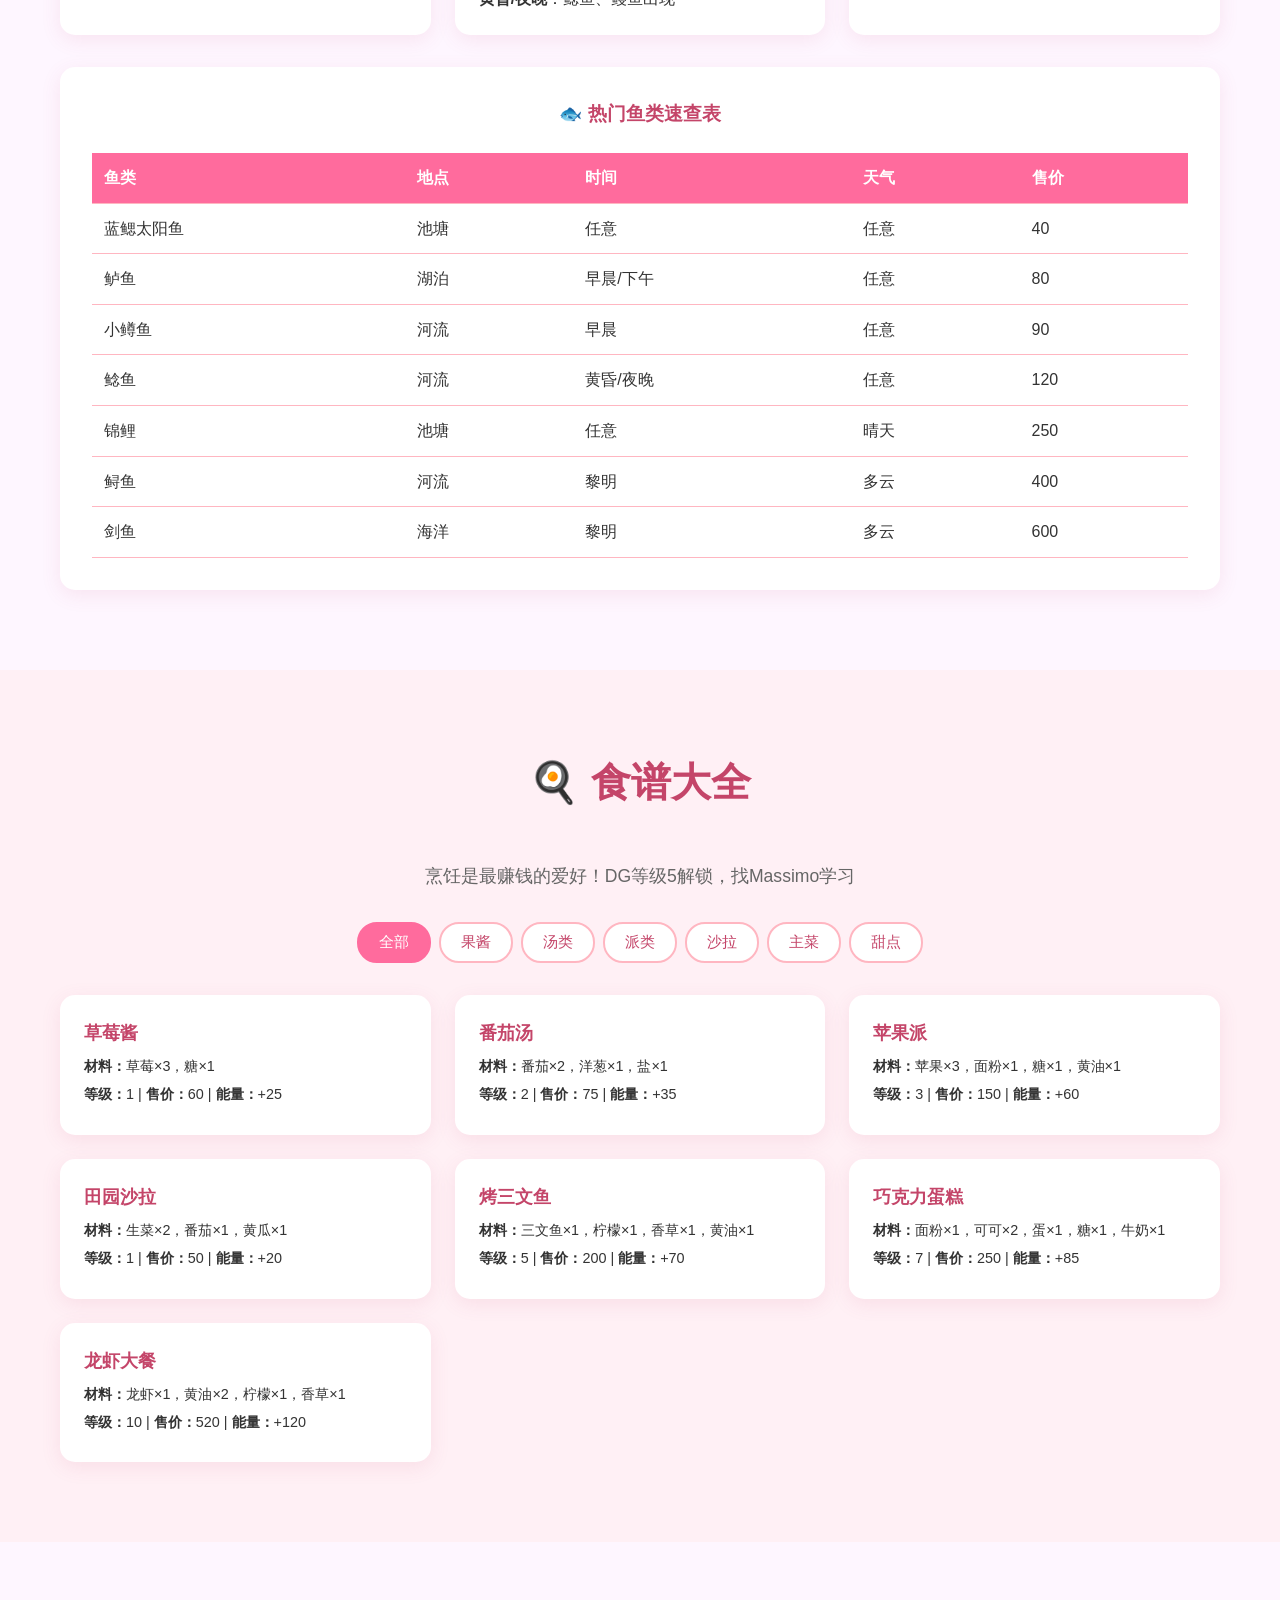
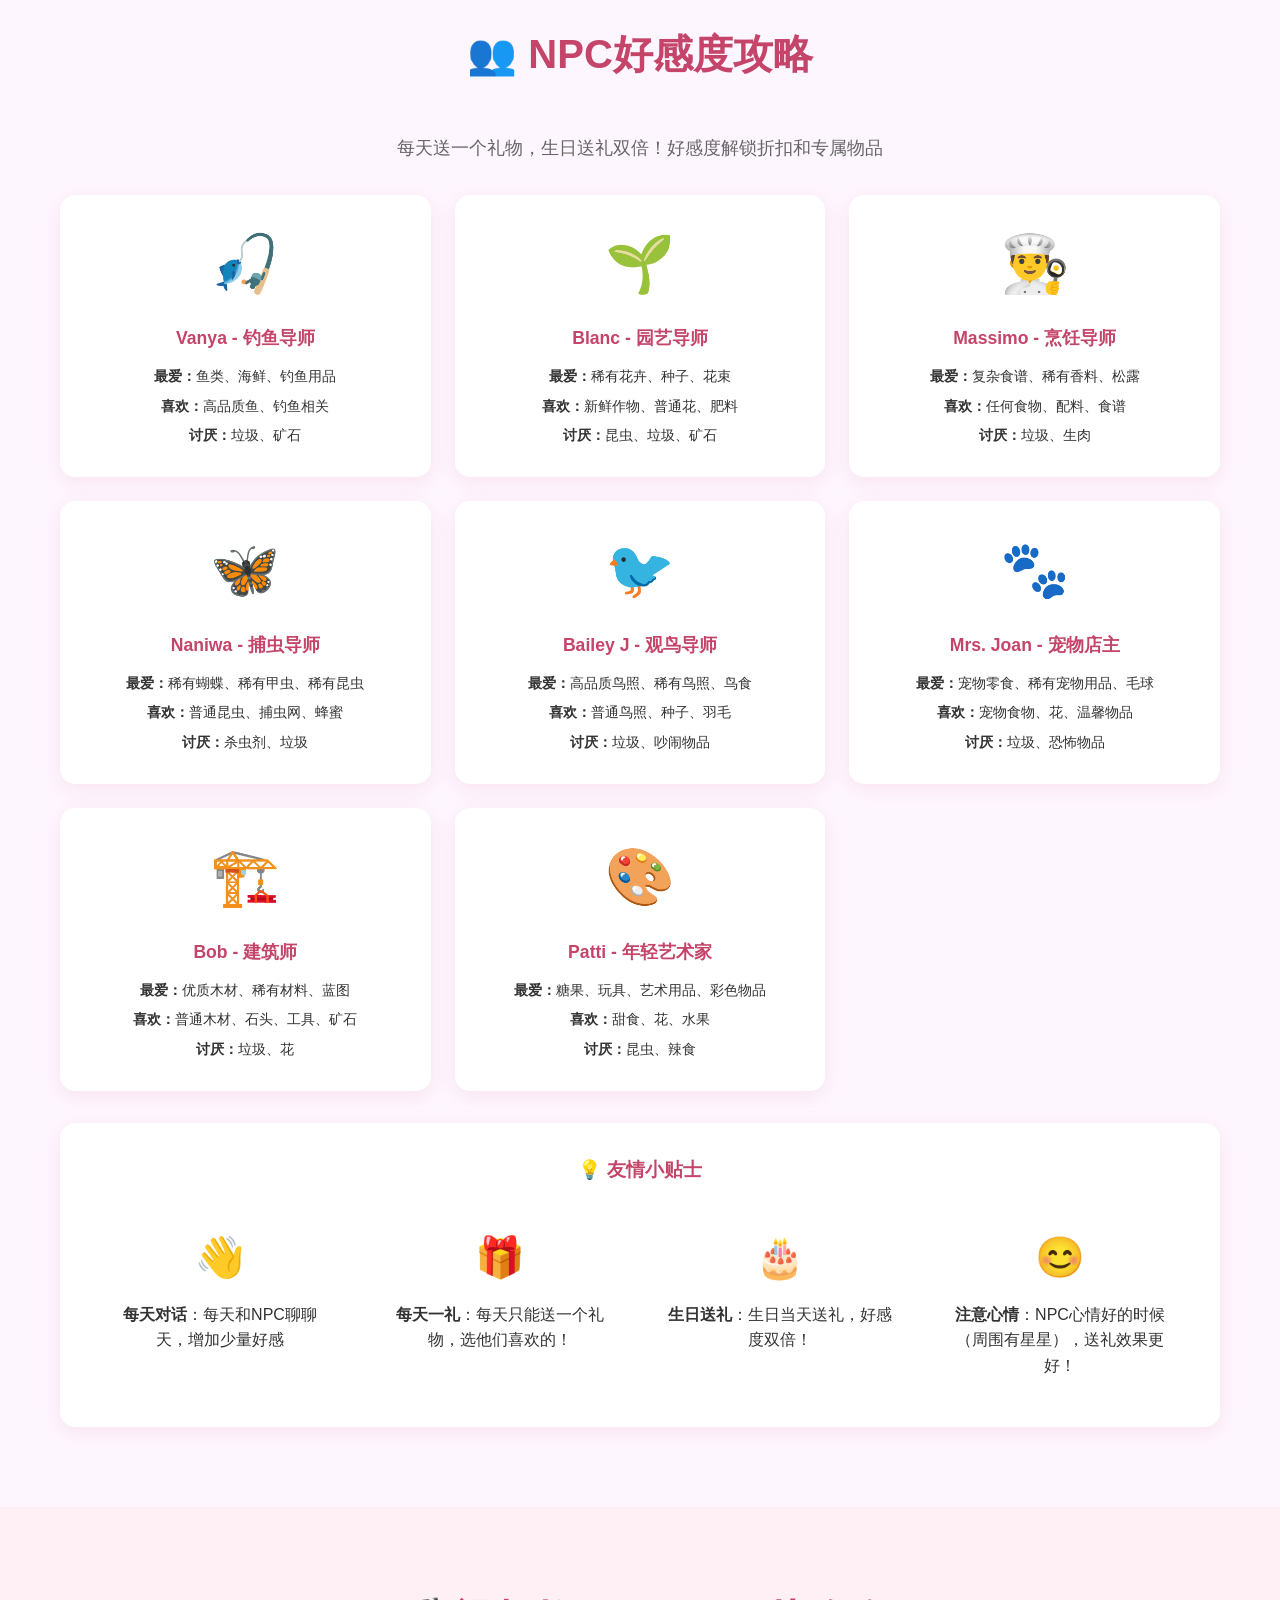
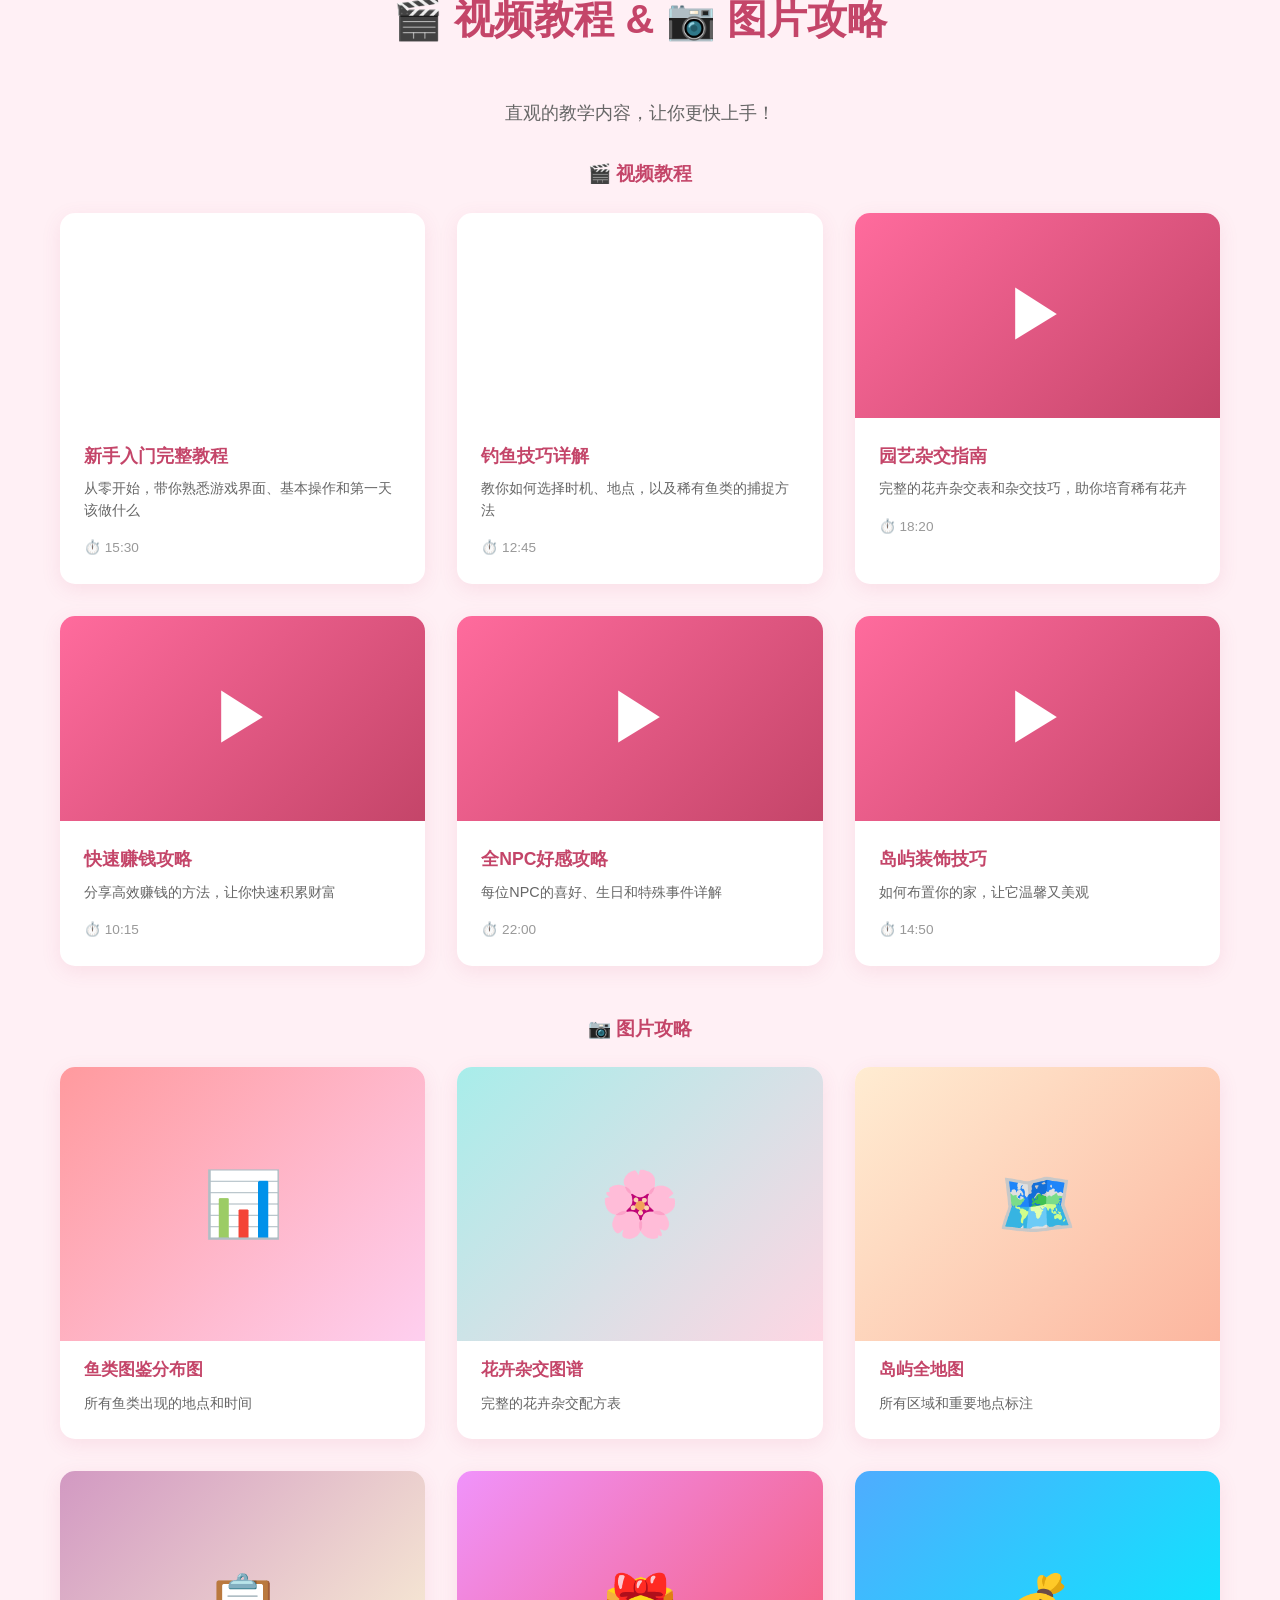
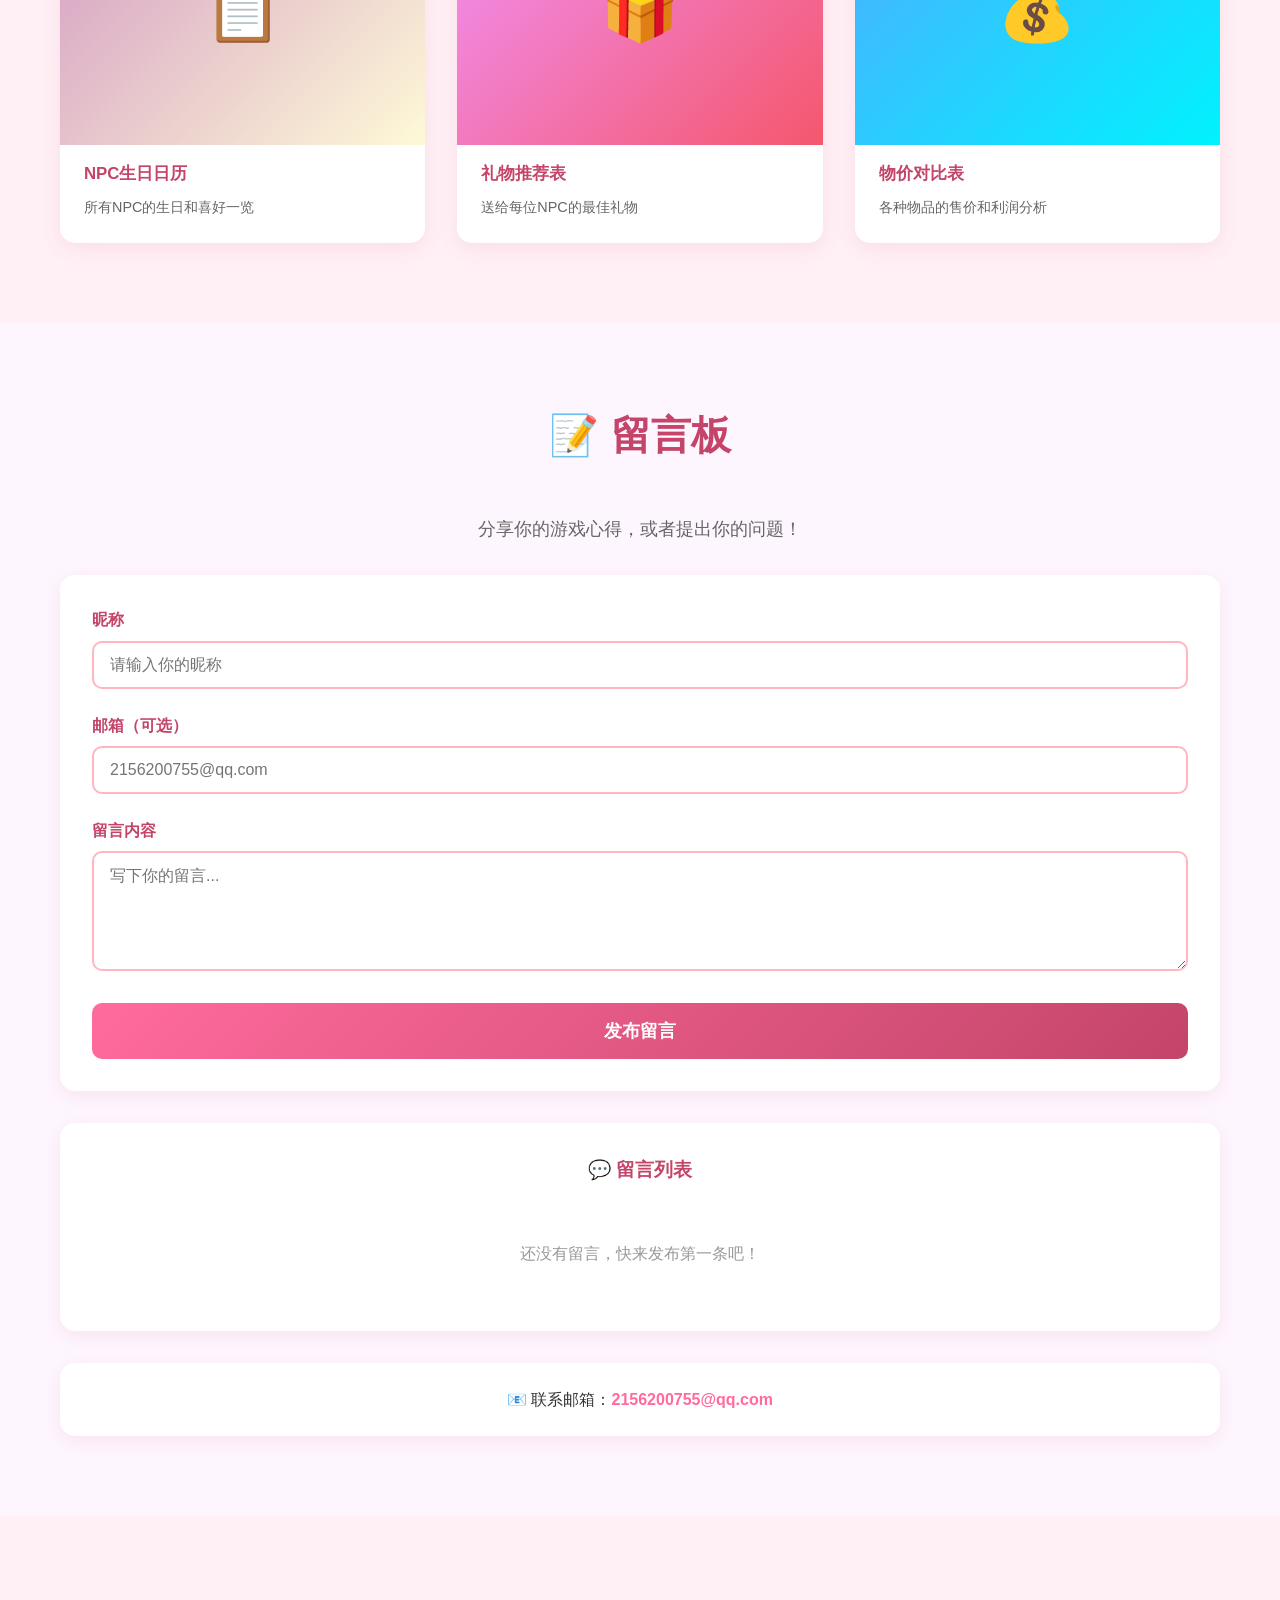
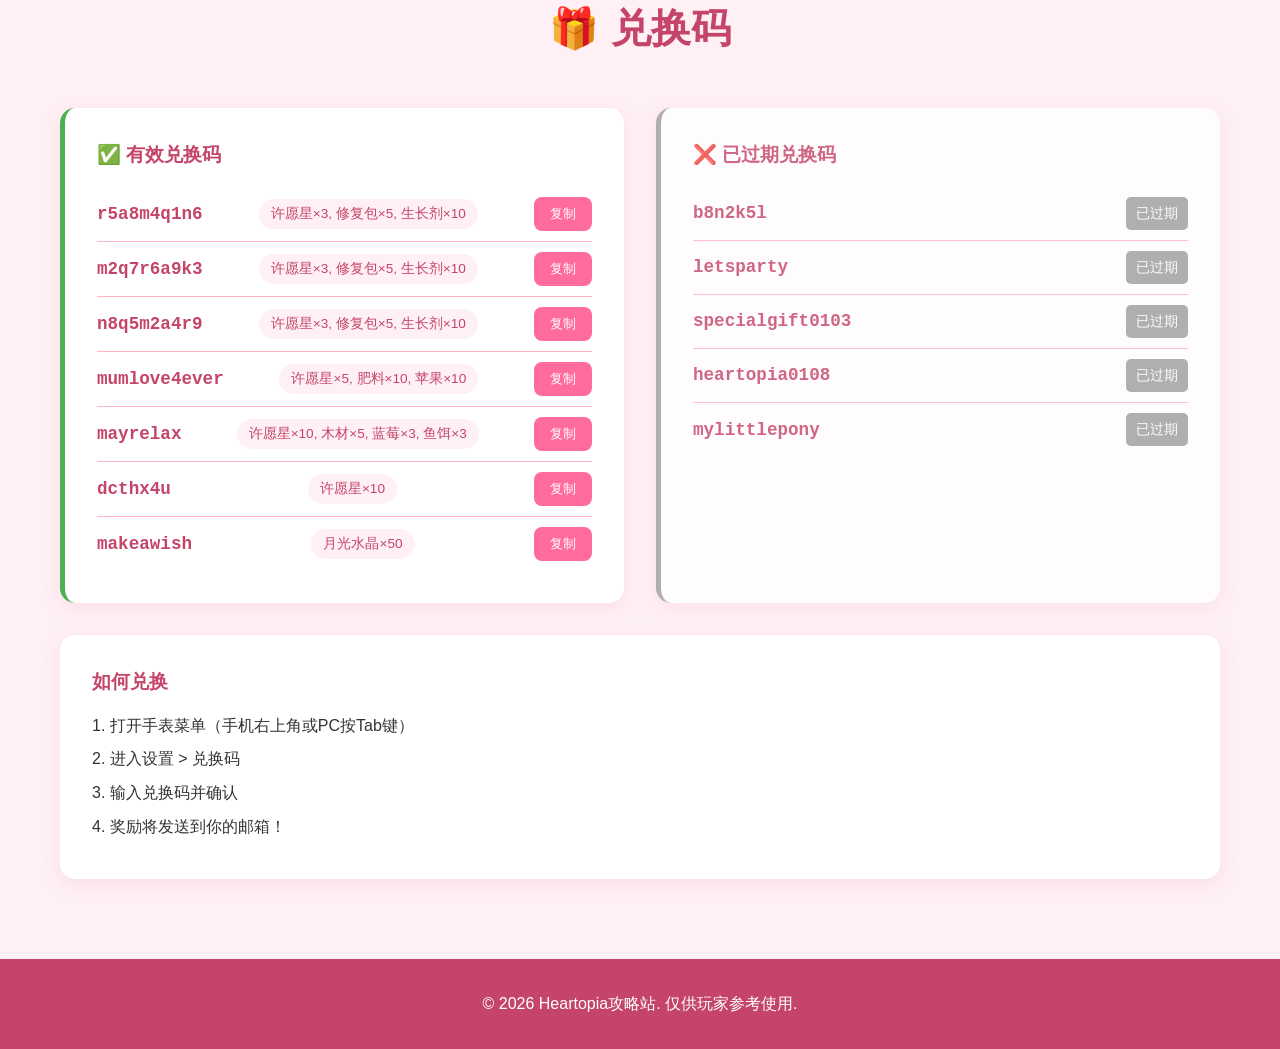
==== commit 7d3c4fa1: "修复钓鱼技巧视频嵌入index.html" ====
--- a/index.html
+++ b/index.html
@@ -392,9 +392,7 @@
                 </div>
                 <div class="video-card">
                     <div class="video-thumbnail">
-                        <div class="video-placeholder">
-                            <span class="play-icon">▶</span>
-                        </div>
+                        <iframe class="bilibili-player" src="//player.bilibili.com/player.html?bvid=BV1Zveqe5Ewj&page=1&autoplay=0" scrolling="no" border="0" frameborder="no" framespacing="0" allowfullscreen="true"></iframe>
                     </div>
                     <div class="video-info">
                         <h4>钓鱼技巧详解</h4>
--- a/heartopia.css
+++ b/heartopia.css
@@ -0,0 +1,745 @@
+* {
+    margin: 0;
+    padding: 0;
+    box-sizing: border-box;
+}
+
+body {
+    font-family: 'Segoe UI', Tahoma, Geneva, Verdana, sans-serif;
+    line-height: 1.6;
+    color: #333;
+    background: #fef6ff;
+}
+
+.container {
+    max-width: 1200px;
+    margin: 0 auto;
+    padding: 0 20px;
+}
+
+header {
+    background: linear-gradient(135deg, #ff6b9d 0%, #c44569 100%);
+    color: white;
+    padding: 1rem 0;
+    position: sticky;
+    top: 0;
+    z-index: 1000;
+    box-shadow: 0 2px 10px rgba(0,0,0,0.1);
+}
+
+nav {
+    display: flex;
+    justify-content: space-between;
+    align-items: center;
+}
+
+.logo {
+    font-size: 1.5rem;
+    font-weight: bold;
+}
+
+.nav-links {
+    display: flex;
+    list-style: none;
+    gap: 2rem;
+}
+
+.nav-links a {
+    color: white;
+    text-decoration: none;
+    transition: opacity 0.3s;
+}
+
+.nav-links a:hover {
+    opacity: 0.8;
+}
+
+.hero {
+    background: linear-gradient(135deg, #ff6b9d 0%, #c44569 100%);
+    color: white;
+    padding: 100px 0;
+    text-align: center;
+}
+
+.hero h1 {
+    font-size: 3rem;
+    margin-bottom: 1rem;
+}
+
+.hero p {
+    font-size: 1.2rem;
+    margin-bottom: 2rem;
+}
+
+.btn {
+    display: inline-block;
+    background: white;
+    color: #ff6b9d;
+    padding: 12px 30px;
+    text-decoration: none;
+    border-radius: 30px;
+    font-weight: bold;
+    transition: transform 0.3s, box-shadow 0.3s;
+    border: none;
+    cursor: pointer;
+    font-size: 1rem;
+}
+
+.btn:hover {
+    transform: translateY(-2px);
+    box-shadow: 0 5px 20px rgba(0,0,0,0.2);
+}
+
+.section {
+    padding: 80px 0;
+}
+
+.section-alt {
+    background: #fff0f5;
+}
+
+.section-title {
+    text-align: center;
+    font-size: 2.5rem;
+    margin-bottom: 3rem;
+    color: #c44569;
+}
+
+.guide-grid {
+    display: grid;
+    grid-template-columns: repeat(auto-fit, minmax(280px, 1fr));
+    gap: 2rem;
+    margin-bottom: 3rem;
+}
+
+.guide-card {
+    background: white;
+    padding: 2rem;
+    border-radius: 15px;
+    box-shadow: 0 5px 20px rgba(196, 69, 105, 0.1);
+    transition: transform 0.3s, box-shadow 0.3s;
+}
+
+.guide-card:hover {
+    transform: translateY(-5px);
+    box-shadow: 0 10px 30px rgba(196, 69, 105, 0.2);
+}
+
+.guide-card h3 {
+    color: #c44569;
+    margin-bottom: 1rem;
+}
+
+.table-container {
+    background: white;
+    padding: 2rem;
+    border-radius: 15px;
+    box-shadow: 0 5px 20px rgba(196, 69, 105, 0.1);
+}
+
+.table-container h3 {
+    color: #c44569;
+    margin-bottom: 1.5rem;
+    text-align: center;
+}
+
+.dg-table {
+    width: 100%;
+    border-collapse: collapse;
+}
+
+.dg-table th,
+.dg-table td {
+    padding: 12px;
+    text-align: left;
+    border-bottom: 1px solid #ffb6c1;
+}
+
+.dg-table th {
+    background: #ff6b9d;
+    color: white;
+}
+
+.dg-table tr:hover {
+    background: #fff0f5;
+}
+
+.hobby-grid {
+    display: grid;
+    grid-template-columns: repeat(auto-fit, minmax(300px, 1fr));
+    gap: 2rem;
+}
+
+.hobby-card {
+    background: white;
+    padding: 2rem;
+    border-radius: 15px;
+    box-shadow: 0 5px 20px rgba(196, 69, 105, 0.1);
+    text-align: center;
+    transition: transform 0.3s, box-shadow 0.3s;
+    cursor: pointer;
+}
+
+.hobby-card:hover {
+    transform: translateY(-5px);
+    box-shadow: 0 10px 30px rgba(196, 69, 105, 0.2);
+}
+
+.hobby-icon {
+    font-size: 4rem;
+    margin-bottom: 1rem;
+}
+
+.hobby-card h3 {
+    color: #c44569;
+    margin-bottom: 0.5rem;
+}
+
+.codes-container {
+    display: grid;
+    grid-template-columns: repeat(auto-fit, minmax(300px, 1fr));
+    gap: 2rem;
+    margin-bottom: 2rem;
+}
+
+.code-card {
+    background: white;
+    padding: 2rem;
+    border-radius: 15px;
+    box-shadow: 0 5px 20px rgba(196, 69, 105, 0.1);
+}
+
+.code-card.active {
+    border-left: 5px solid #4caf50;
+}
+
+.code-card.expired {
+    border-left: 5px solid #9e9e9e;
+    opacity: 0.8;
+}
+
+.code-title {
+    font-weight: bold;
+    font-size: 1.2rem;
+    margin-bottom: 1rem;
+    color: #c44569;
+}
+
+.code-item {
+    display: flex;
+    justify-content: space-between;
+    align-items: center;
+    padding: 10px 0;
+    border-bottom: 1px solid #ffb6c1;
+}
+
+.code-item:last-child {
+    border-bottom: none;
+}
+
+.code {
+    font-family: monospace;
+    font-size: 1.1rem;
+    color: #c44569;
+    font-weight: bold;
+}
+
+.copy-btn {
+    background: #ff6b9d;
+    color: white;
+    border: none;
+    padding: 8px 16px;
+    border-radius: 8px;
+    cursor: pointer;
+    transition: background 0.3s;
+}
+
+.copy-btn:hover {
+    background: #c44569;
+}
+
+.expired-tag {
+    background: #9e9e9e;
+    color: white;
+    padding: 5px 10px;
+    border-radius: 5px;
+    font-size: 0.9rem;
+}
+
+.redeem-tip {
+    background: white;
+    padding: 2rem;
+    border-radius: 15px;
+    box-shadow: 0 5px 20px rgba(196, 69, 105, 0.1);
+}
+
+.redeem-tip h3 {
+    color: #c44569;
+    margin-bottom: 1rem;
+}
+
+.redeem-tip p {
+    margin: 0.5rem 0;
+}
+
+footer {
+    background: #c44569;
+    color: white;
+    text-align: center;
+    padding: 2rem 0;
+}
+
+.section-subtitle {
+    text-align: center;
+    font-size: 1.1rem;
+    color: #666;
+    margin-bottom: 2rem;
+}
+
+.fishing-tips {
+    display: grid;
+    grid-template-columns: repeat(auto-fit, minmax(300px, 1fr));
+    gap: 1.5rem;
+    margin-bottom: 2rem;
+}
+
+.tip-box {
+    background: white;
+    padding: 1.5rem;
+    border-radius: 15px;
+    box-shadow: 0 5px 20px rgba(196, 69, 105, 0.1);
+}
+
+.tip-box h3 {
+    color: #c44569;
+    margin-bottom: 1rem;
+    font-size: 1.1rem;
+}
+
+.fish-table {
+    width: 100%;
+    border-collapse: collapse;
+}
+
+.fish-table th,
+.fish-table td {
+    padding: 12px;
+    text-align: left;
+    border-bottom: 1px solid #ffb6c1;
+}
+
+.fish-table th {
+    background: #ff6b9d;
+    color: white;
+}
+
+.fish-table tr:hover {
+    background: #fff0f5;
+}
+
+.recipe-categories {
+    display: flex;
+    flex-wrap: wrap;
+    gap: 0.5rem;
+    justify-content: center;
+    margin-bottom: 2rem;
+}
+
+.category-btn {
+    background: white;
+    color: #c44569;
+    border: 2px solid #ffb6c1;
+    padding: 8px 20px;
+    border-radius: 20px;
+    cursor: pointer;
+    transition: all 0.3s;
+    font-size: 0.95rem;
+}
+
+.category-btn:hover,
+.category-btn.active {
+    background: #ff6b9d;
+    color: white;
+    border-color: #ff6b9d;
+}
+
+.recipe-list {
+    display: grid;
+    grid-template-columns: repeat(auto-fit, minmax(280px, 1fr));
+    gap: 1.5rem;
+}
+
+.recipe-card-small {
+    background: white;
+    padding: 1.5rem;
+    border-radius: 15px;
+    box-shadow: 0 5px 20px rgba(196, 69, 105, 0.1);
+    transition: transform 0.3s;
+}
+
+.recipe-card-small:hover {
+    transform: translateY(-5px);
+}
+
+.recipe-card-small h4 {
+    color: #c44569;
+    margin-bottom: 0.5rem;
+    font-size: 1.1rem;
+}
+
+.recipe-card-small p {
+    margin: 0.3rem 0;
+    font-size: 0.9rem;
+}
+
+.npc-grid {
+    display: grid;
+    grid-template-columns: repeat(auto-fit, minmax(300px, 1fr));
+    gap: 1.5rem;
+    margin-bottom: 2rem;
+}
+
+.npc-card {
+    background: white;
+    padding: 1.5rem;
+    border-radius: 15px;
+    box-shadow: 0 5px 20px rgba(196, 69, 105, 0.1);
+    text-align: center;
+    transition: transform 0.3s;
+}
+
+.npc-card:hover {
+    transform: translateY(-5px);
+}
+
+.npc-avatar {
+    font-size: 3.5rem;
+    margin-bottom: 1rem;
+}
+
+.npc-card h4 {
+    color: #c44569;
+    margin-bottom: 0.8rem;
+    font-size: 1.1rem;
+}
+
+.npc-card p {
+    margin: 0.4rem 0;
+    font-size: 0.9rem;
+}
+
+.friendship-tips {
+    background: white;
+    padding: 2rem;
+    border-radius: 15px;
+    box-shadow: 0 5px 20px rgba(196, 69, 105, 0.1);
+}
+
+.friendship-tips h3 {
+    color: #c44569;
+    margin-bottom: 1.5rem;
+    text-align: center;
+}
+
+.tips-row {
+    display: grid;
+    grid-template-columns: repeat(auto-fit, minmax(250px, 1fr));
+    gap: 1.5rem;
+}
+
+.tip-item {
+    text-align: center;
+    padding: 1rem;
+}
+
+.tip-icon {
+    font-size: 2.5rem;
+    display: block;
+    margin-bottom: 0.8rem;
+}
+
+.tip-item p {
+    margin: 0;
+}
+
+.reward-tag {
+    background: #fff0f5;
+    color: #c44569;
+    padding: 4px 12px;
+    border-radius: 15px;
+    font-size: 0.85rem;
+    margin: 0 1rem;
+}
+
+.video-grid {
+    display: grid;
+    grid-template-columns: repeat(auto-fit, minmax(320px, 1fr));
+    gap: 2rem;
+    margin-bottom: 2rem;
+}
+
+.video-card {
+    background: white;
+    border-radius: 15px;
+    overflow: hidden;
+    box-shadow: 0 5px 20px rgba(196, 69, 105, 0.1);
+    transition: transform 0.3s, box-shadow 0.3s;
+    cursor: pointer;
+}
+
+.video-card:hover {
+    transform: translateY(-8px);
+    box-shadow: 0 10px 30px rgba(196, 69, 105, 0.2);
+}
+
+.video-thumbnail {
+    position: relative;
+    aspect-ratio: 16/9;
+    overflow: hidden;
+}
+
+.video-placeholder {
+    width: 100%;
+    height: 100%;
+    background: linear-gradient(135deg, #ff6b9d 0%, #c44569 100%);
+    display: flex;
+    align-items: center;
+    justify-content: center;
+}
+
+.bilibili-player {
+    width: 100%;
+    height: 100%;
+    border: none;
+}
+
+.play-icon {
+    font-size: 4rem;
+    color: white;
+    transition: transform 0.3s;
+}
+
+.video-card:hover .play-icon {
+    transform: scale(1.2);
+}
+
+.video-info {
+    padding: 1.5rem;
+}
+
+.video-info h4 {
+    color: #c44569;
+    margin-bottom: 0.5rem;
+    font-size: 1.1rem;
+}
+
+.video-info p {
+    color: #666;
+    font-size: 0.9rem;
+    margin-bottom: 0.8rem;
+    line-height: 1.5;
+}
+
+.video-duration {
+    color: #999;
+    font-size: 0.85rem;
+}
+
+.gallery-grid {
+    display: grid;
+    grid-template-columns: repeat(auto-fit, minmax(280px, 1fr));
+    gap: 2rem;
+}
+
+.gallery-item {
+    background: white;
+    border-radius: 15px;
+    overflow: hidden;
+    box-shadow: 0 5px 20px rgba(196, 69, 105, 0.1);
+    transition: transform 0.3s, box-shadow 0.3s;
+    cursor: pointer;
+}
+
+.gallery-item:hover {
+    transform: translateY(-8px);
+    box-shadow: 0 10px 30px rgba(196, 69, 105, 0.2);
+}
+
+.gallery-placeholder {
+    width: 100%;
+    aspect-ratio: 4/3;
+    display: flex;
+    align-items: center;
+    justify-content: center;
+    font-size: 4rem;
+}
+
+.gallery-title {
+    padding: 1rem 1.5rem 0.5rem;
+    color: #c44569;
+    font-weight: bold;
+    font-size: 1.05rem;
+}
+
+.gallery-desc {
+    padding: 0 1.5rem 1.5rem;
+    color: #666;
+    font-size: 0.9rem;
+}
+
+.guestbook-form {
+    background: white;
+    padding: 2rem;
+    border-radius: 15px;
+    box-shadow: 0 5px 20px rgba(196, 69, 105, 0.1);
+    margin-bottom: 2rem;
+}
+
+.form-group {
+    margin-bottom: 1.5rem;
+}
+
+.form-group label {
+    display: block;
+    color: #c44569;
+    font-weight: bold;
+    margin-bottom: 0.5rem;
+    font-size: 1rem;
+}
+
+.form-group input,
+.form-group textarea {
+    width: 100%;
+    padding: 0.8rem 1rem;
+    border: 2px solid #ffb6c1;
+    border-radius: 10px;
+    font-size: 1rem;
+    transition: border-color 0.3s;
+    font-family: inherit;
+}
+
+.form-group input:focus,
+.form-group textarea:focus {
+    outline: none;
+    border-color: #ff6b9d;
+}
+
+.form-group textarea {
+    resize: vertical;
+    min-height: 120px;
+}
+
+.submit-btn {
+    width: 100%;
+    padding: 1rem;
+    background: linear-gradient(135deg, #ff6b9d 0%, #c44569 100%);
+    color: white;
+    border: none;
+    border-radius: 10px;
+    font-size: 1.1rem;
+    font-weight: bold;
+    cursor: pointer;
+    transition: transform 0.3s, box-shadow 0.3s;
+}
+
+.submit-btn:hover {
+    transform: translateY(-2px);
+    box-shadow: 0 5px 20px rgba(196, 69, 105, 0.3);
+}
+
+.messages-container {
+    background: white;
+    padding: 2rem;
+    border-radius: 15px;
+    box-shadow: 0 5px 20px rgba(196, 69, 105, 0.1);
+    margin-bottom: 2rem;
+}
+
+.message-card {
+    padding: 1.5rem;
+    border-bottom: 1px solid #ffb6c1;
+    transition: background 0.3s;
+}
+
+.message-card:last-child {
+    border-bottom: none;
+}
+
+.message-card:hover {
+    background: #fff0f5;
+}
+
+.message-header {
+    display: flex;
+    justify-content: space-between;
+    align-items: center;
+    margin-bottom: 0.8rem;
+}
+
+.message-author {
+    font-weight: bold;
+    color: #c44569;
+    font-size: 1.1rem;
+}
+
+.message-time {
+    color: #999;
+    font-size: 0.85rem;
+}
+
+.message-content {
+    color: #333;
+    line-height: 1.6;
+    font-size: 1rem;
+}
+
+.contact-info {
+    text-align: center;
+    padding: 1.5rem;
+    background: white;
+    border-radius: 15px;
+    box-shadow: 0 5px 20px rgba(196, 69, 105, 0.1);
+}
+
+.contact-info a {
+    color: #ff6b9d;
+    text-decoration: none;
+    font-weight: bold;
+    transition: color 0.3s;
+}
+
+.contact-info a:hover {
+    color: #c44569;
+}
+
+.empty-message {
+    text-align: center;
+    color: #999;
+    padding: 2rem;
+    font-size: 1rem;
+}
+
+@media (max-width: 768px) {
+    .nav-links {
+        gap: 0.8rem;
+        font-size: 0.9rem;
+    }
+    
+    .hero h1 {
+        font-size: 2rem;
+    }
+    
+    .section-title {
+        font-size: 2rem;
+    }
+    
+    .code-item {
+        flex-direction: column;
+        gap: 0.8rem;
+        align-items: flex-start;
+    }
+    
+    .reward-tag {
+        margin: 0;
+    }
+}
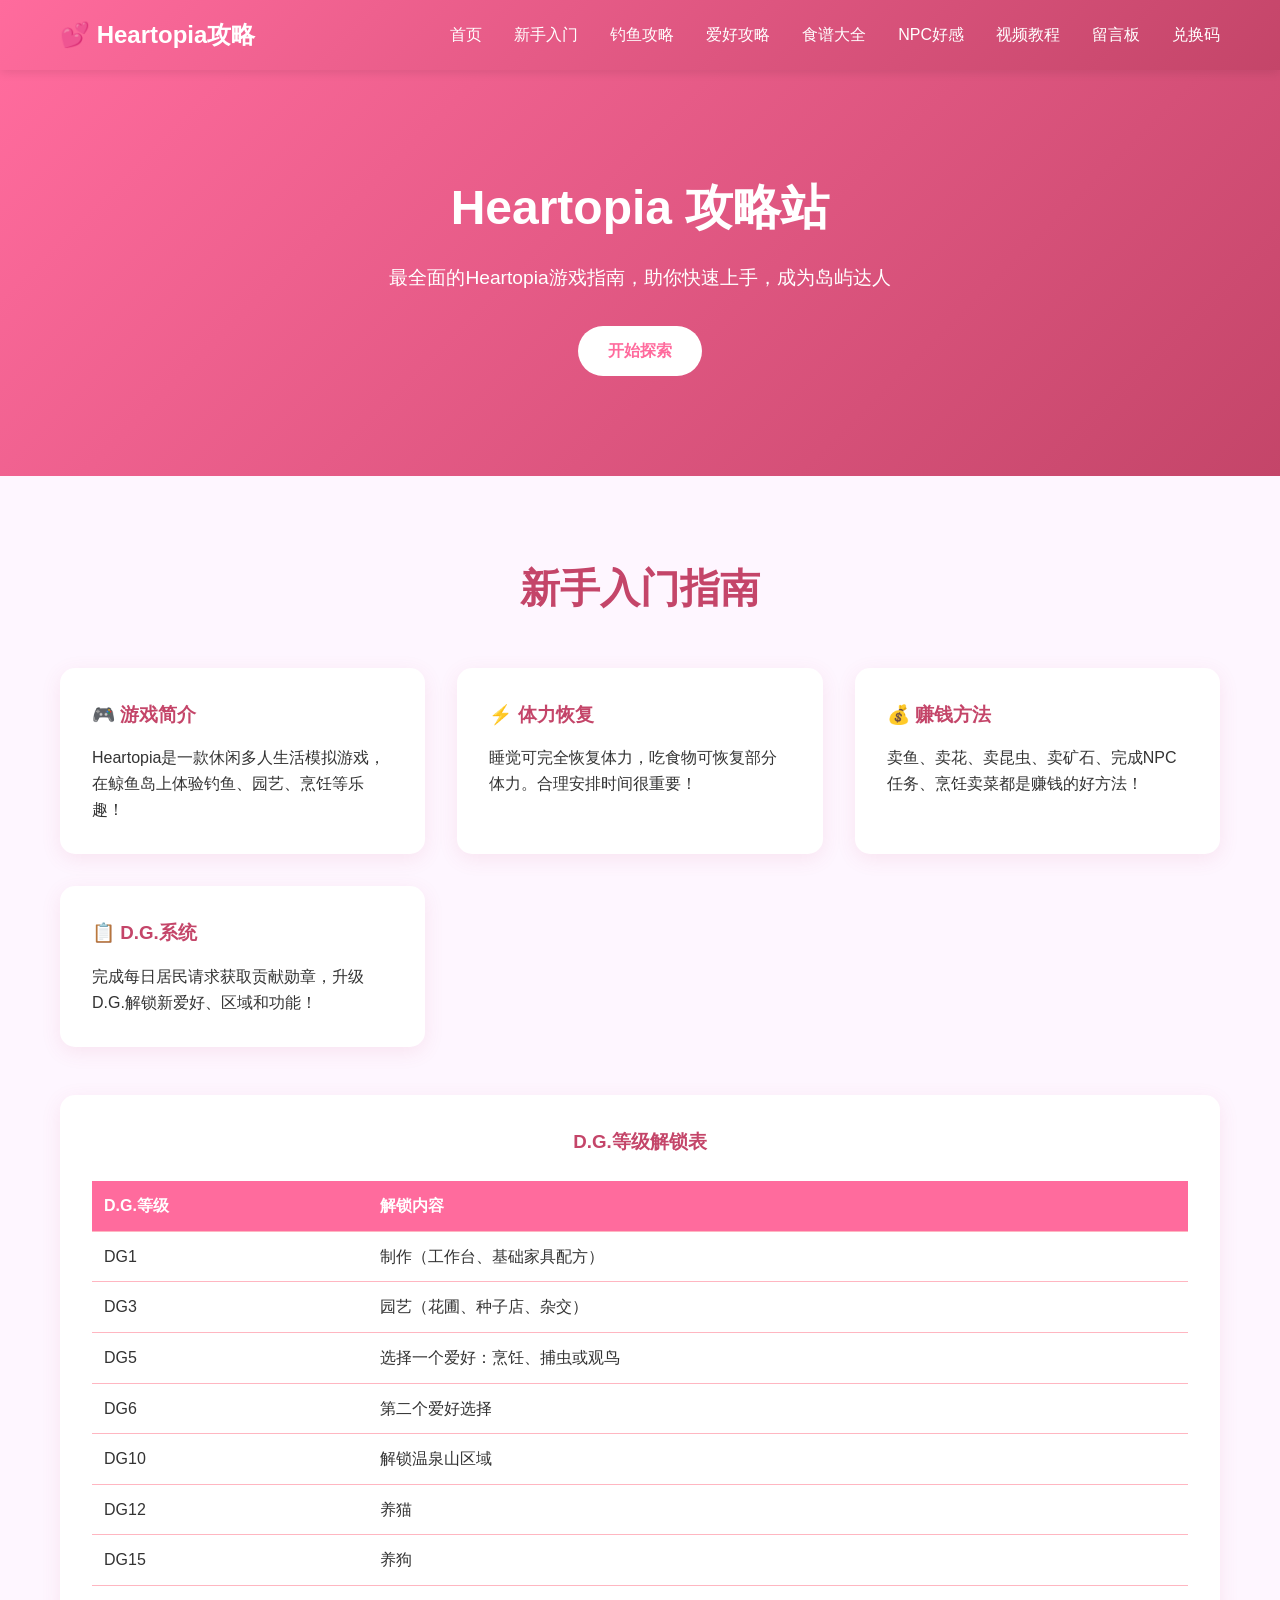
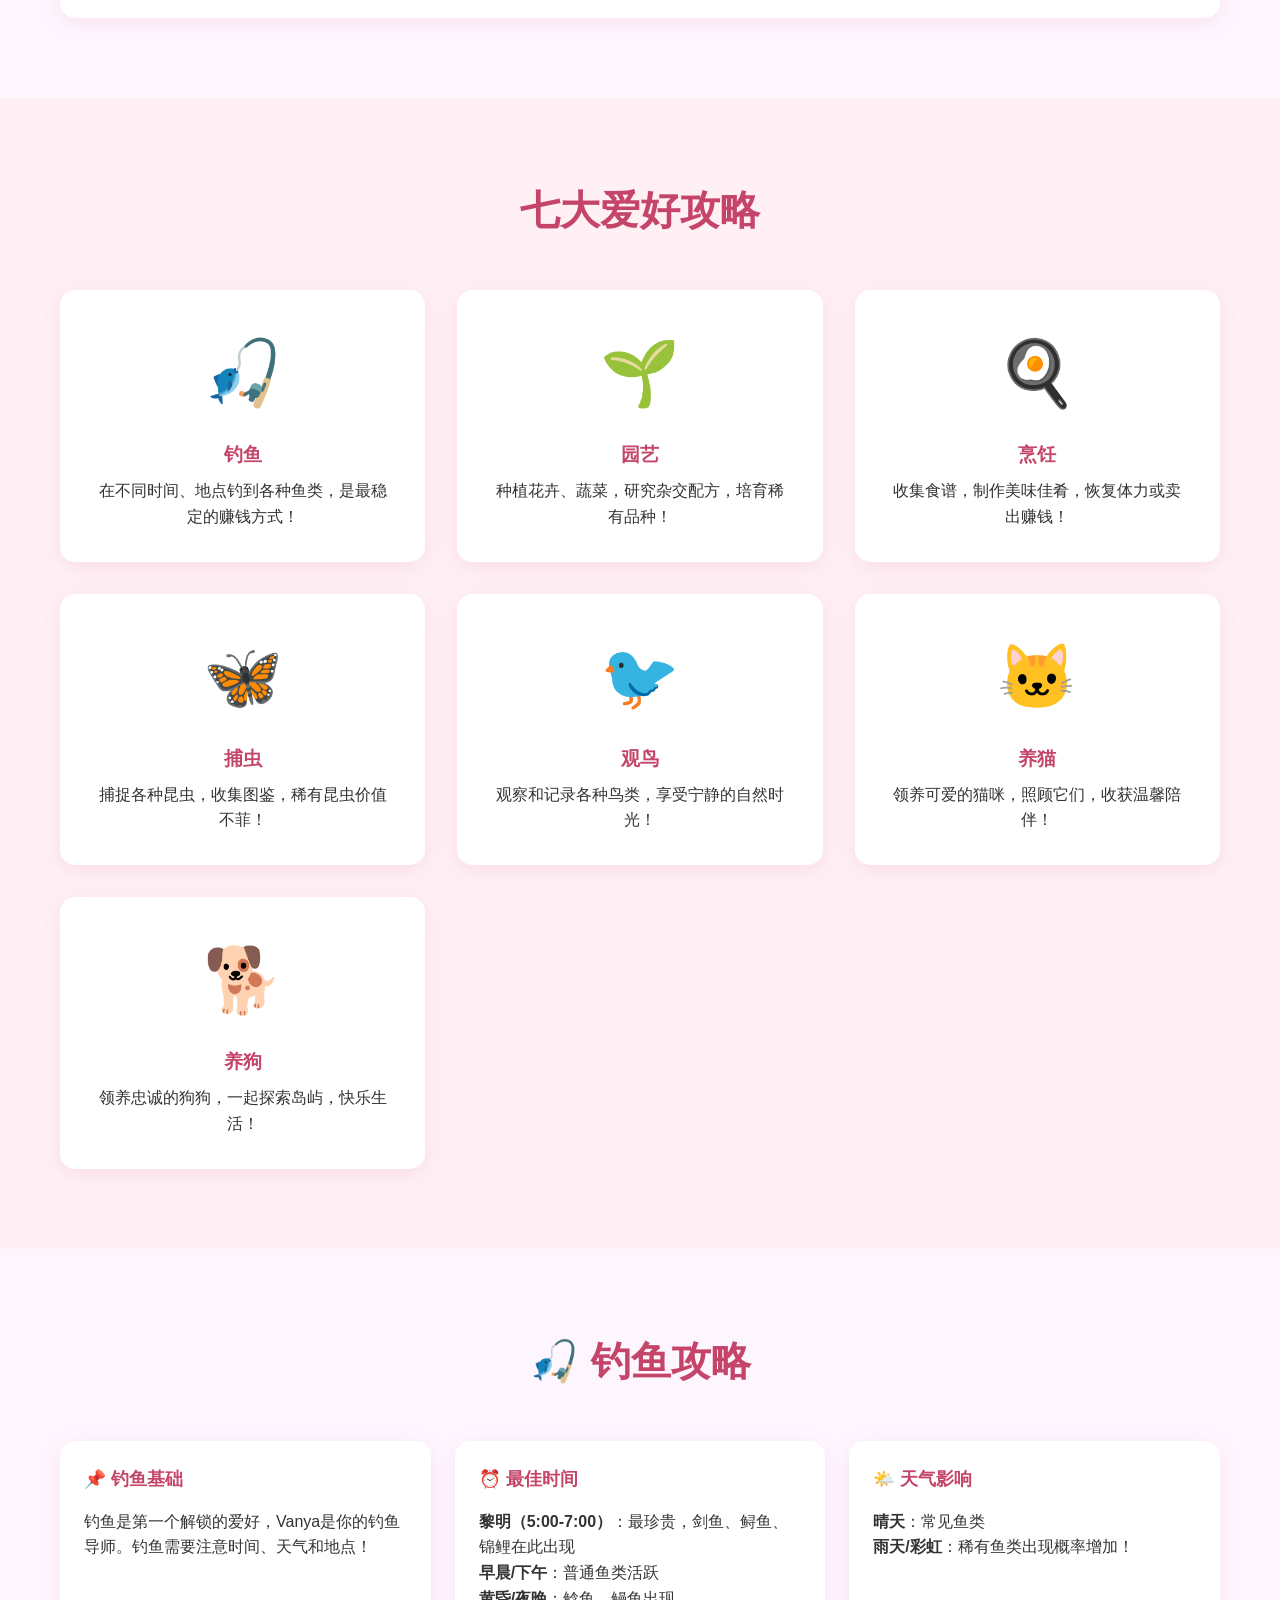
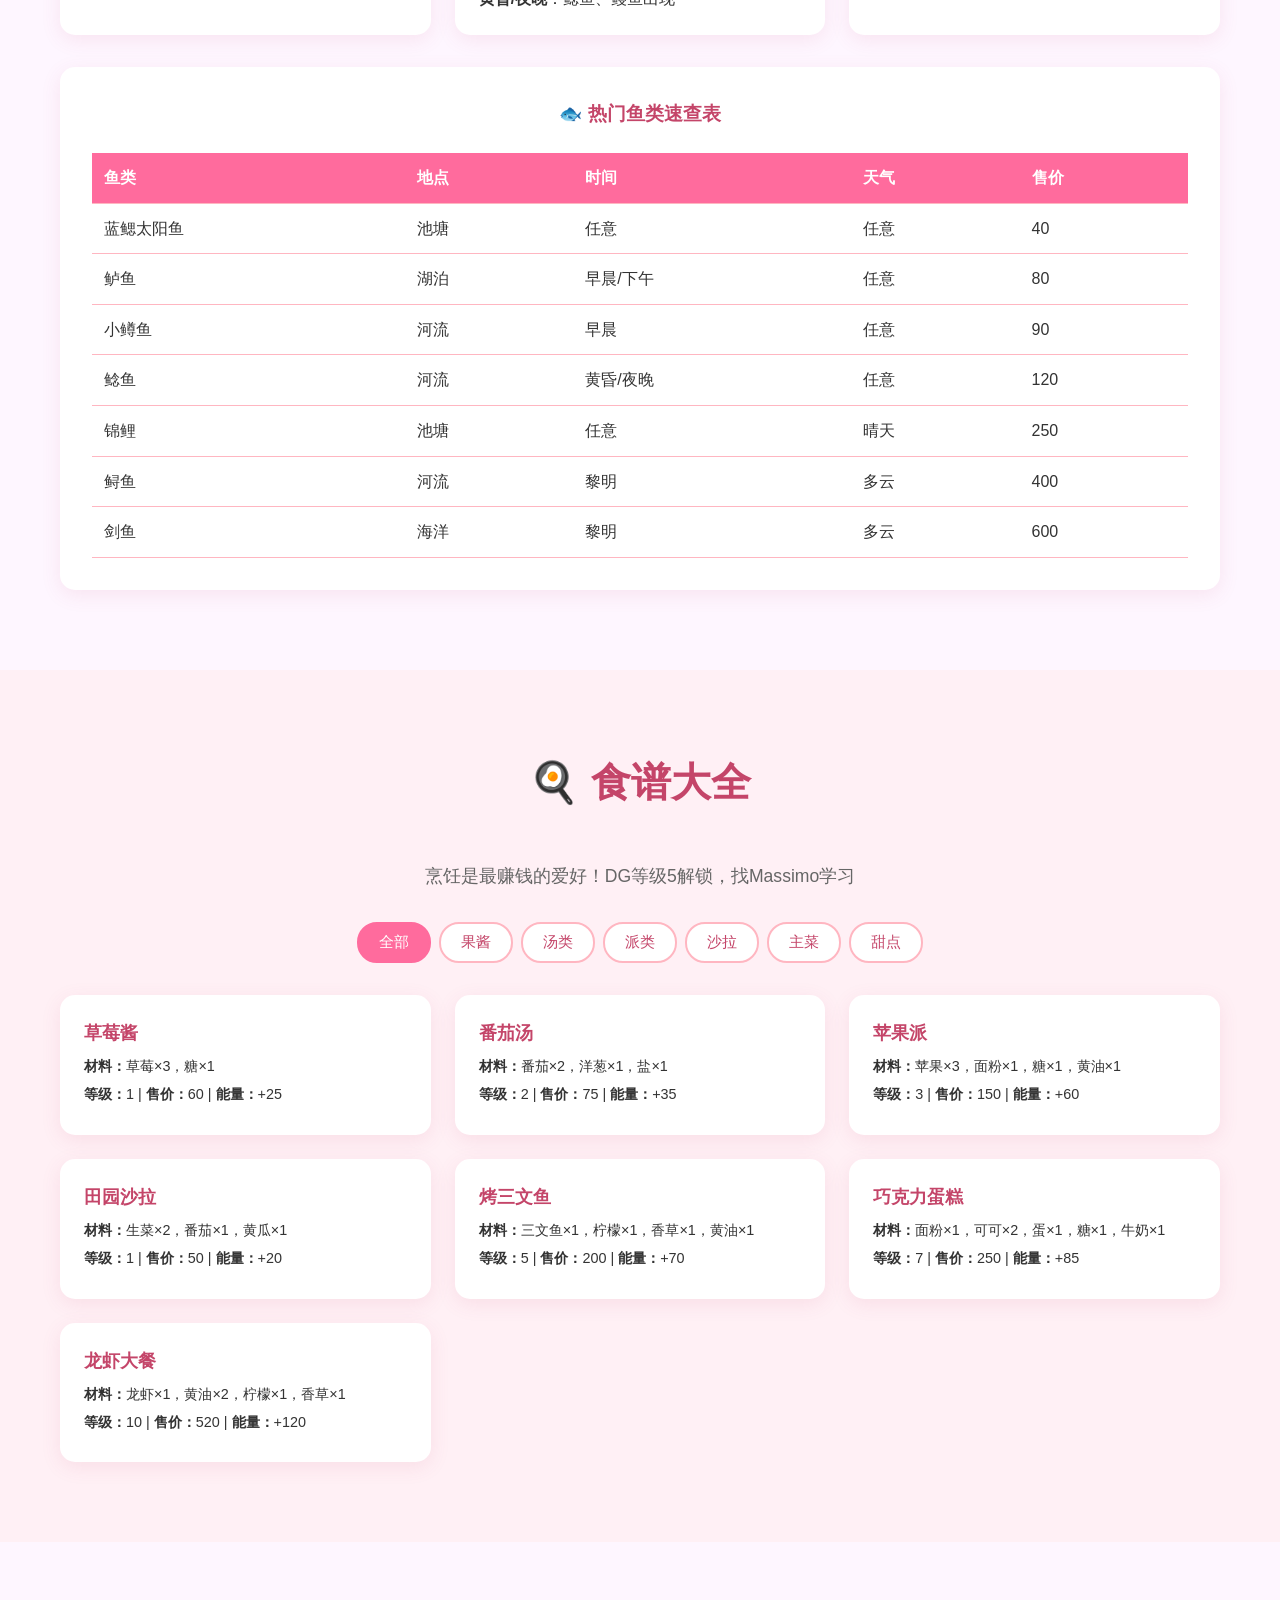
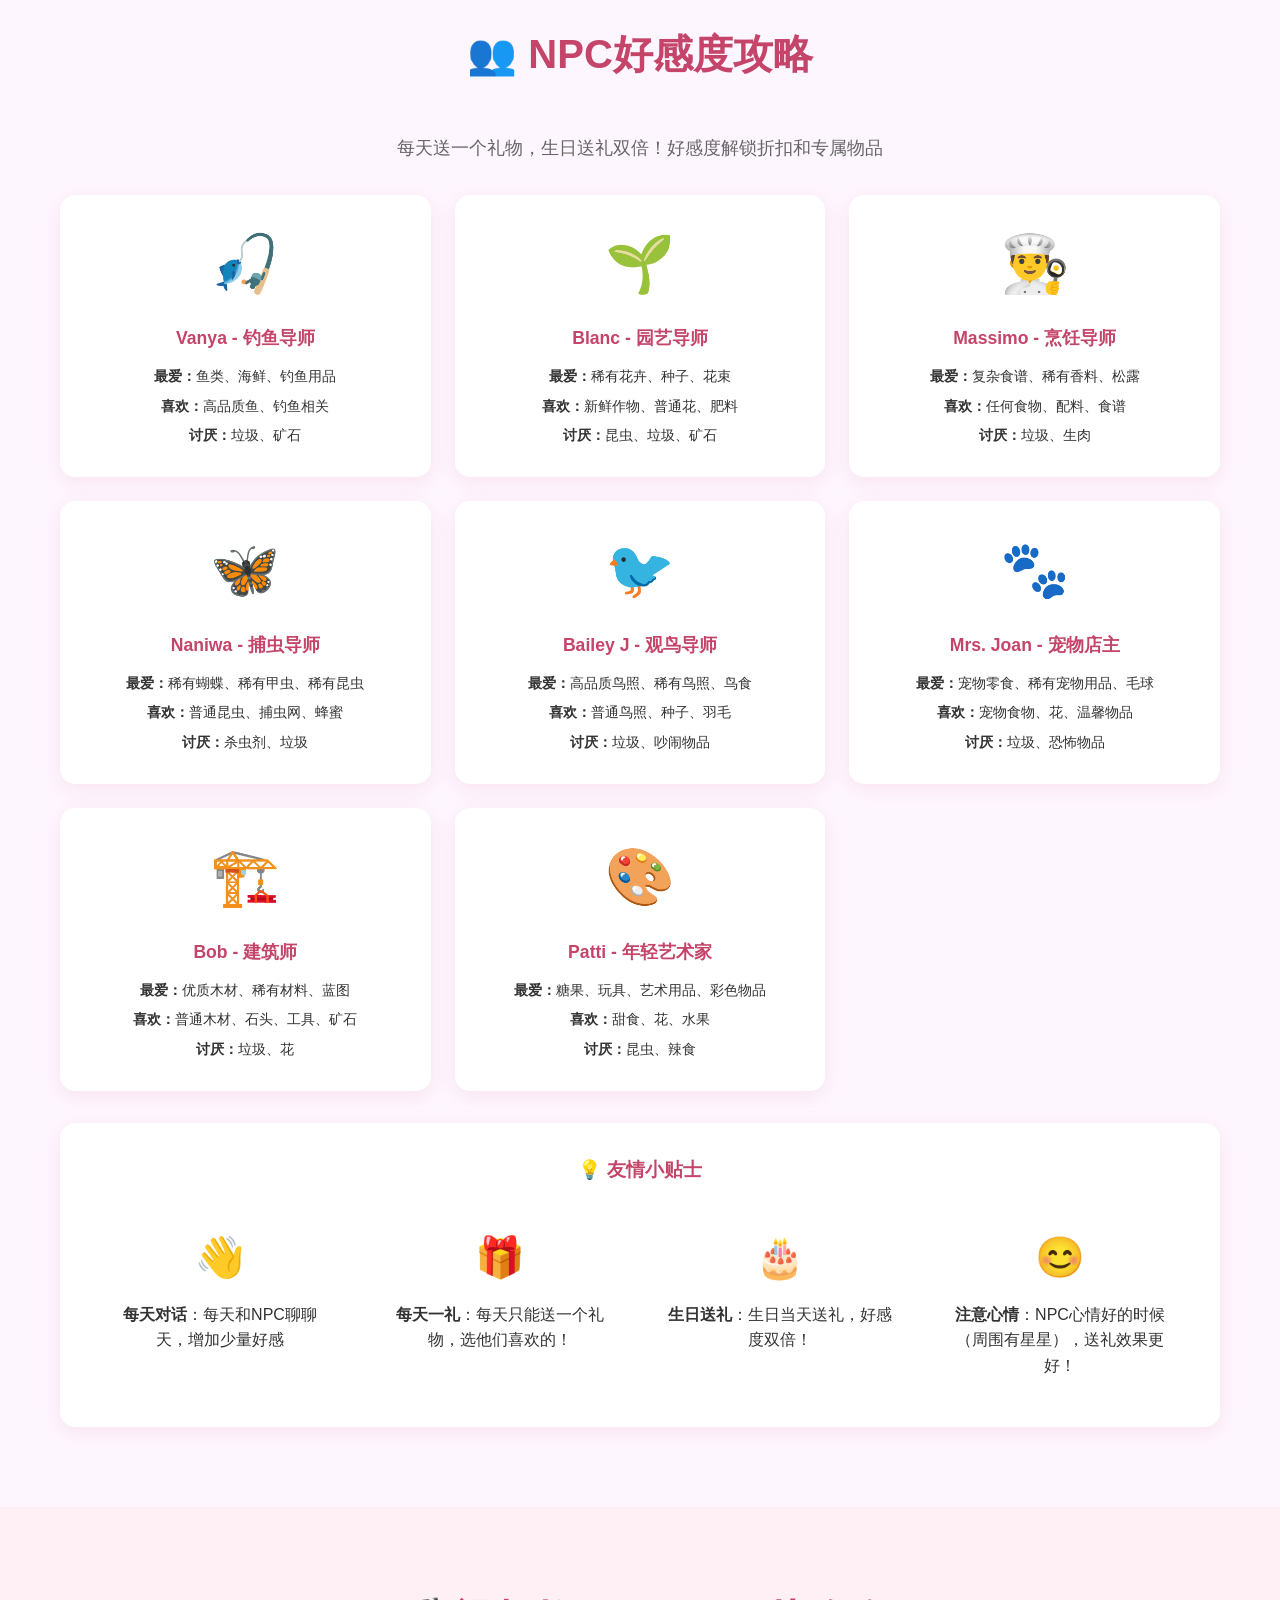
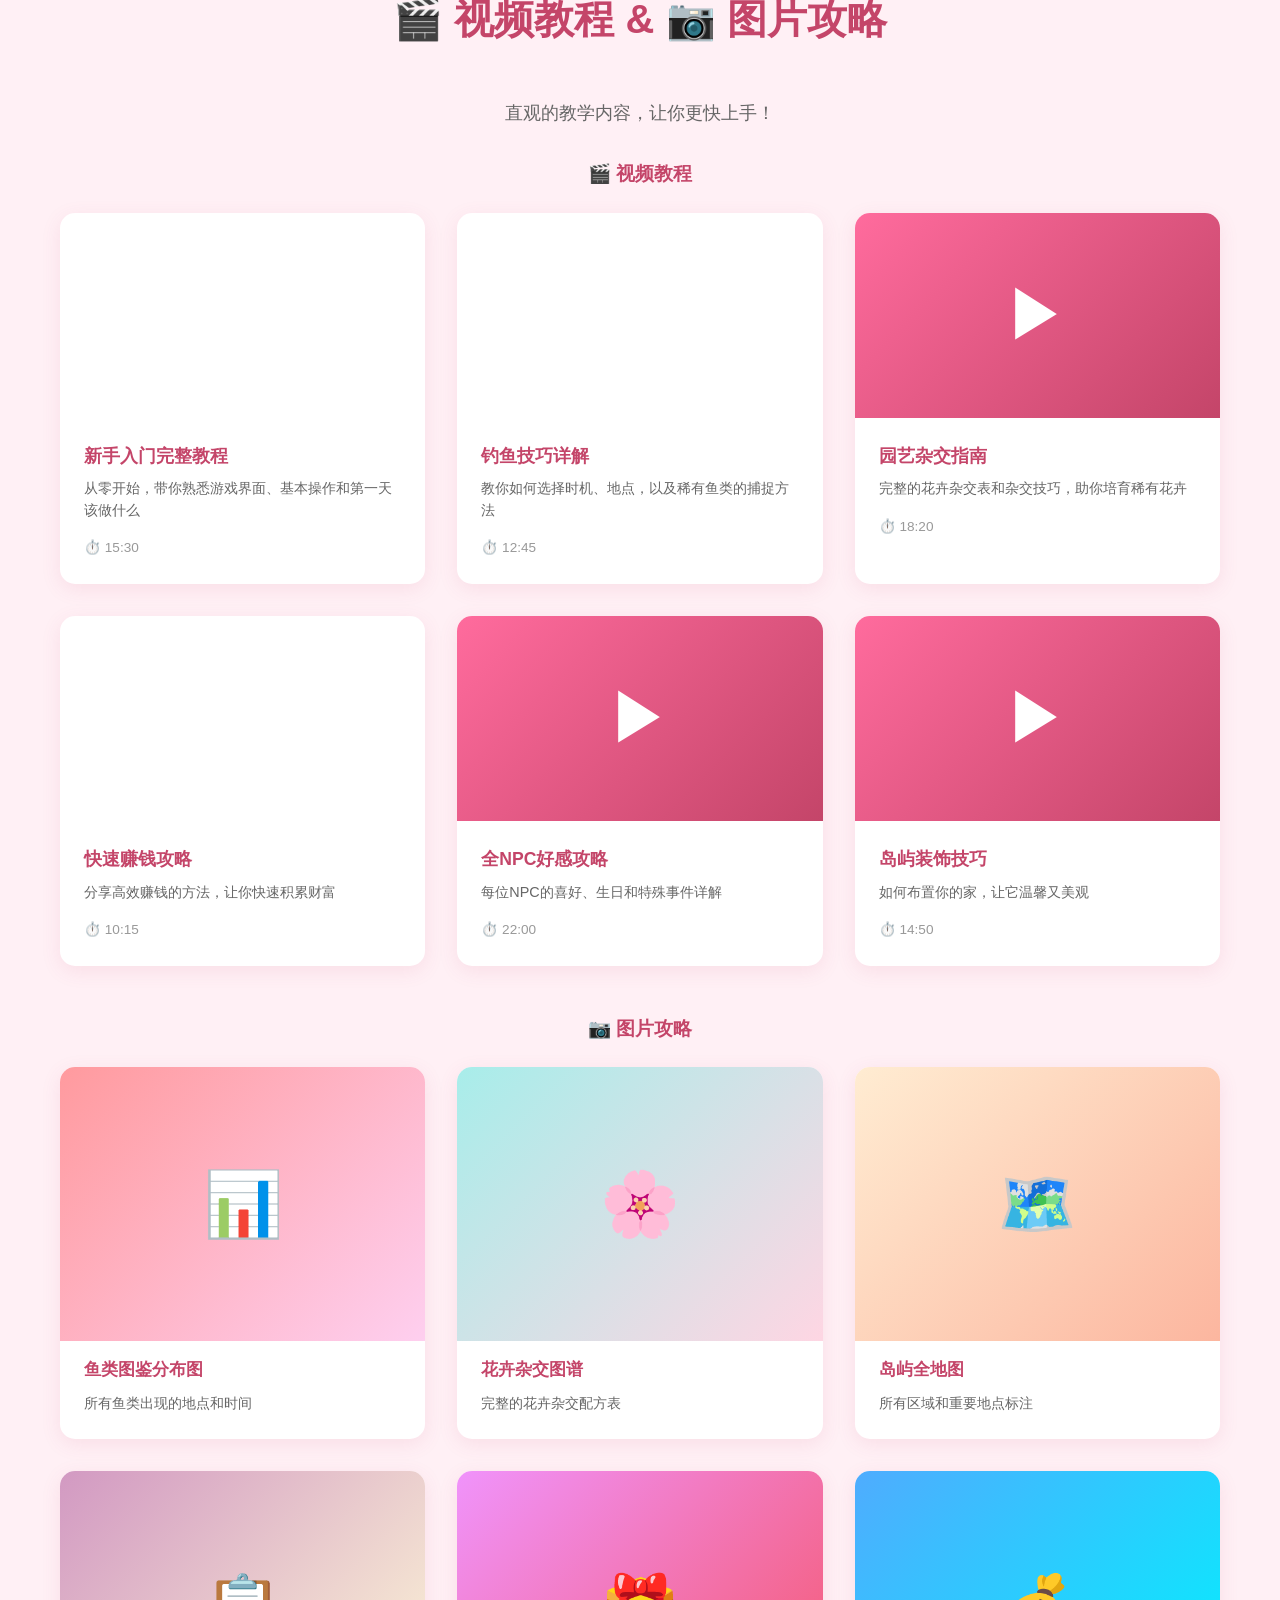
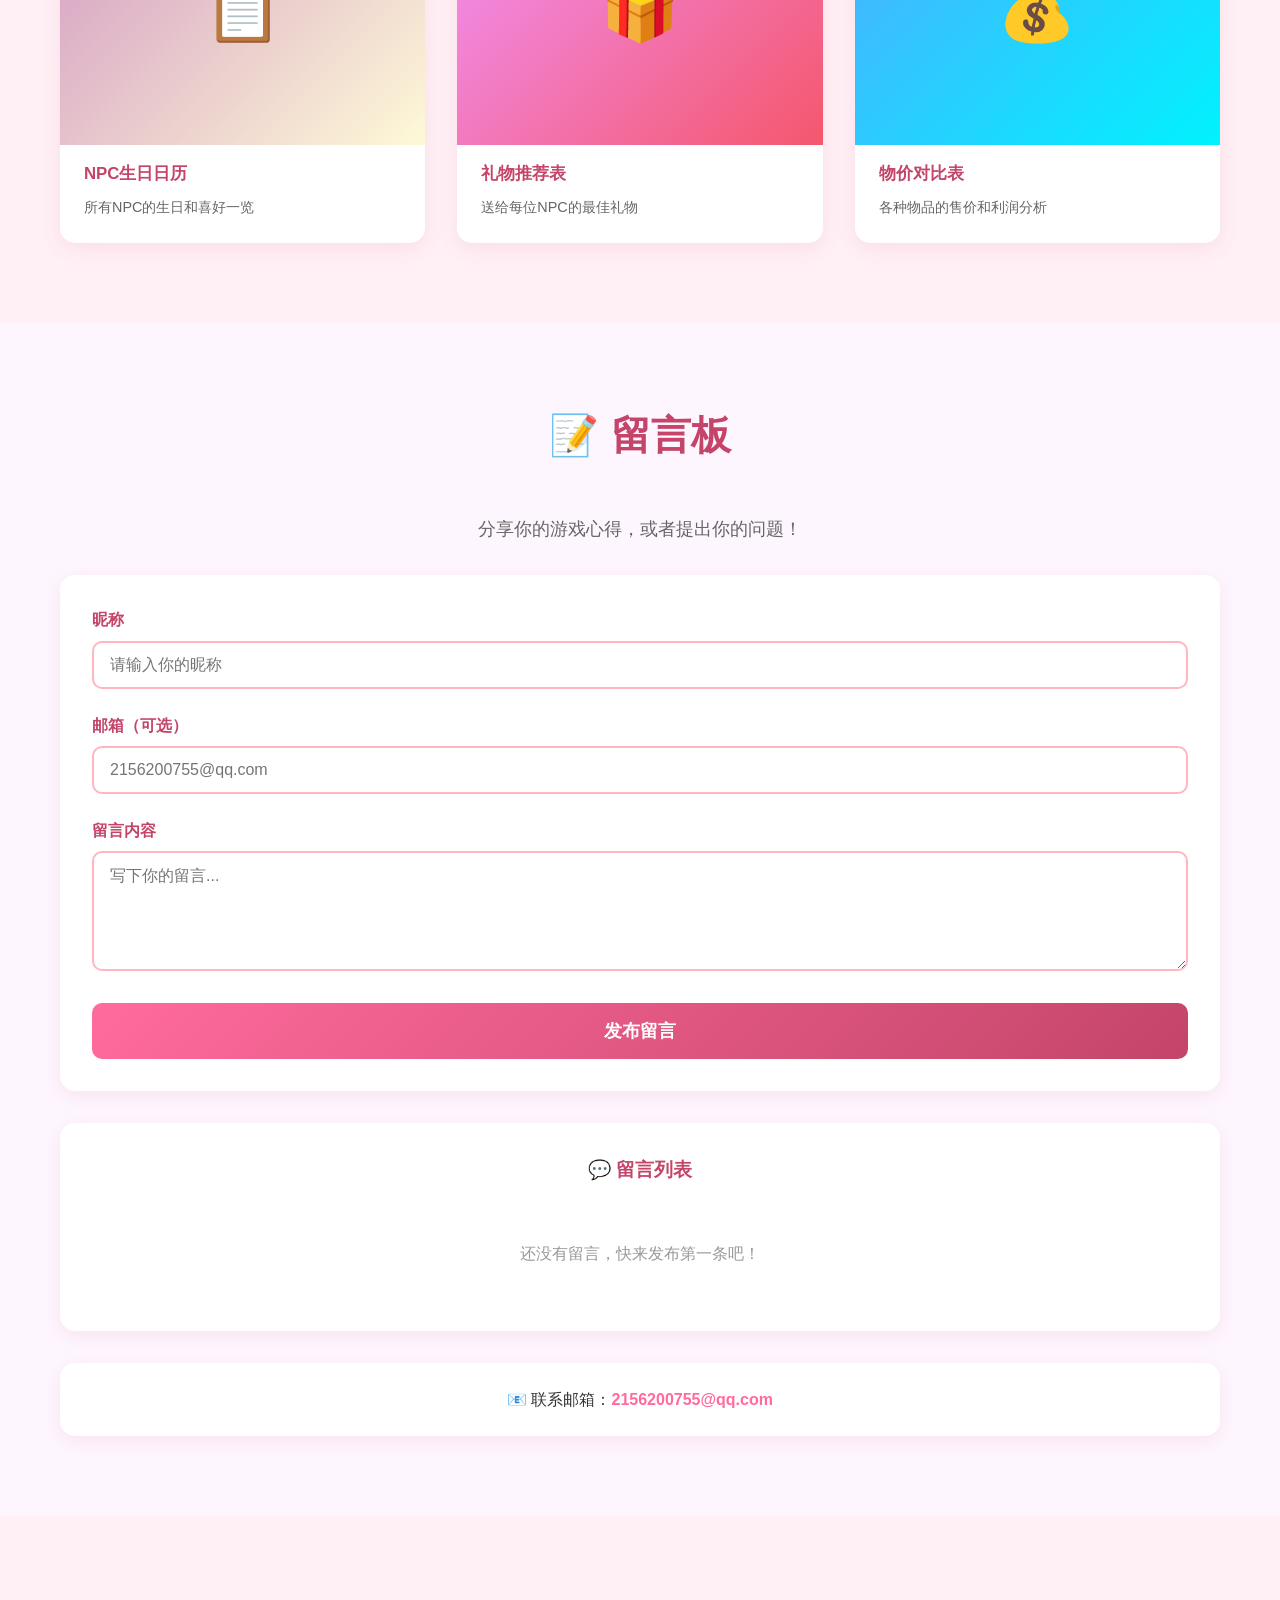
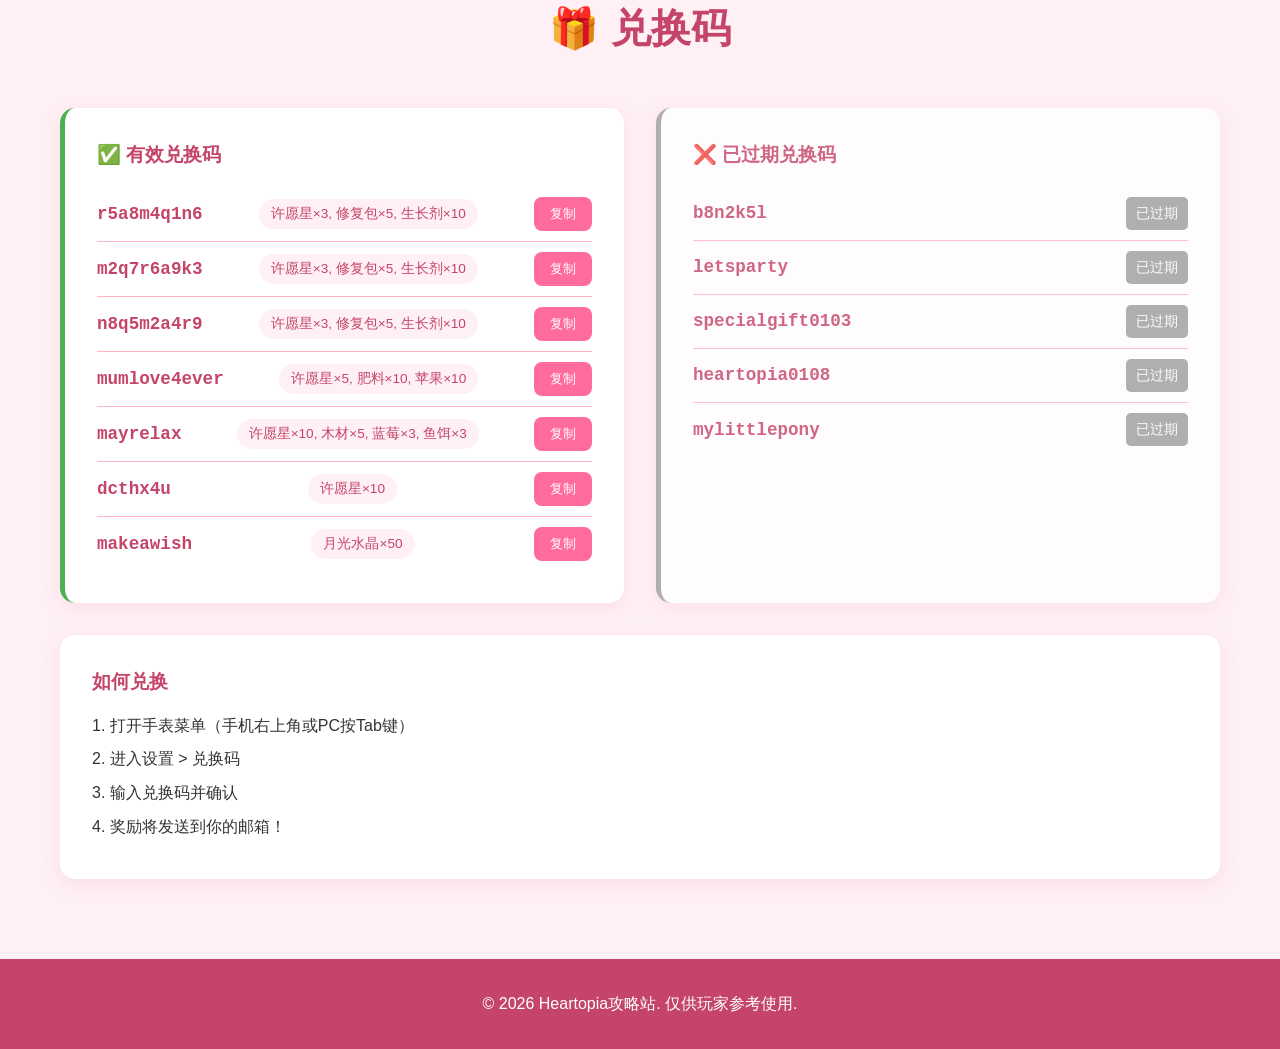
==== commit 01e45744: "Auto update" ====
--- a/index.html
+++ b/index.html
@@ -414,9 +414,7 @@
                 </div>
                 <div class="video-card">
                     <div class="video-thumbnail">
-                        <div class="video-placeholder">
-                            <span class="play-icon">▶</span>
-                        </div>
+                        <iframe class="bilibili-player" src="//player.bilibili.com/player.html?bvid=BV1Nsvse4EEr&page=1&autoplay=0" scrolling="no" border="0" frameborder="no" framespacing="0" allowfullscreen="true"></iframe>
                     </div>
                     <div class="video-info">
                         <h4>快速赚钱攻略</h4>
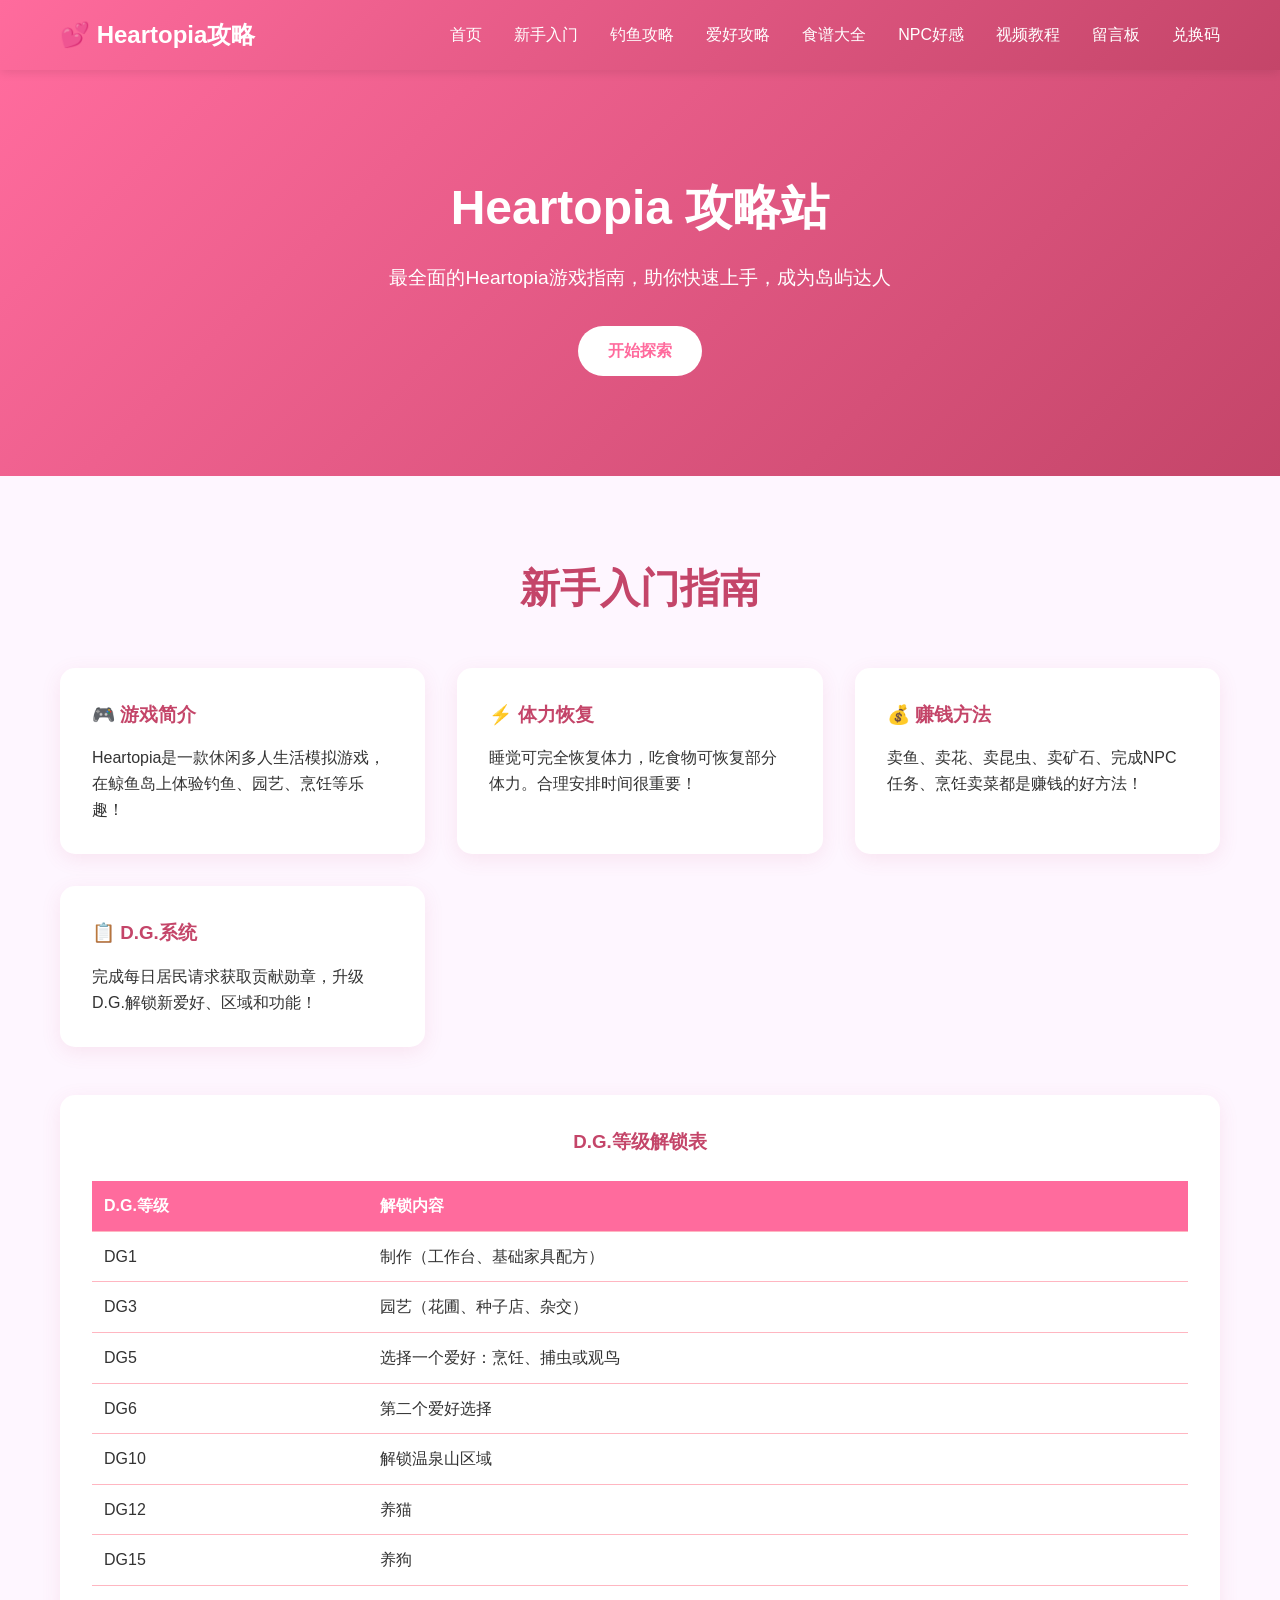
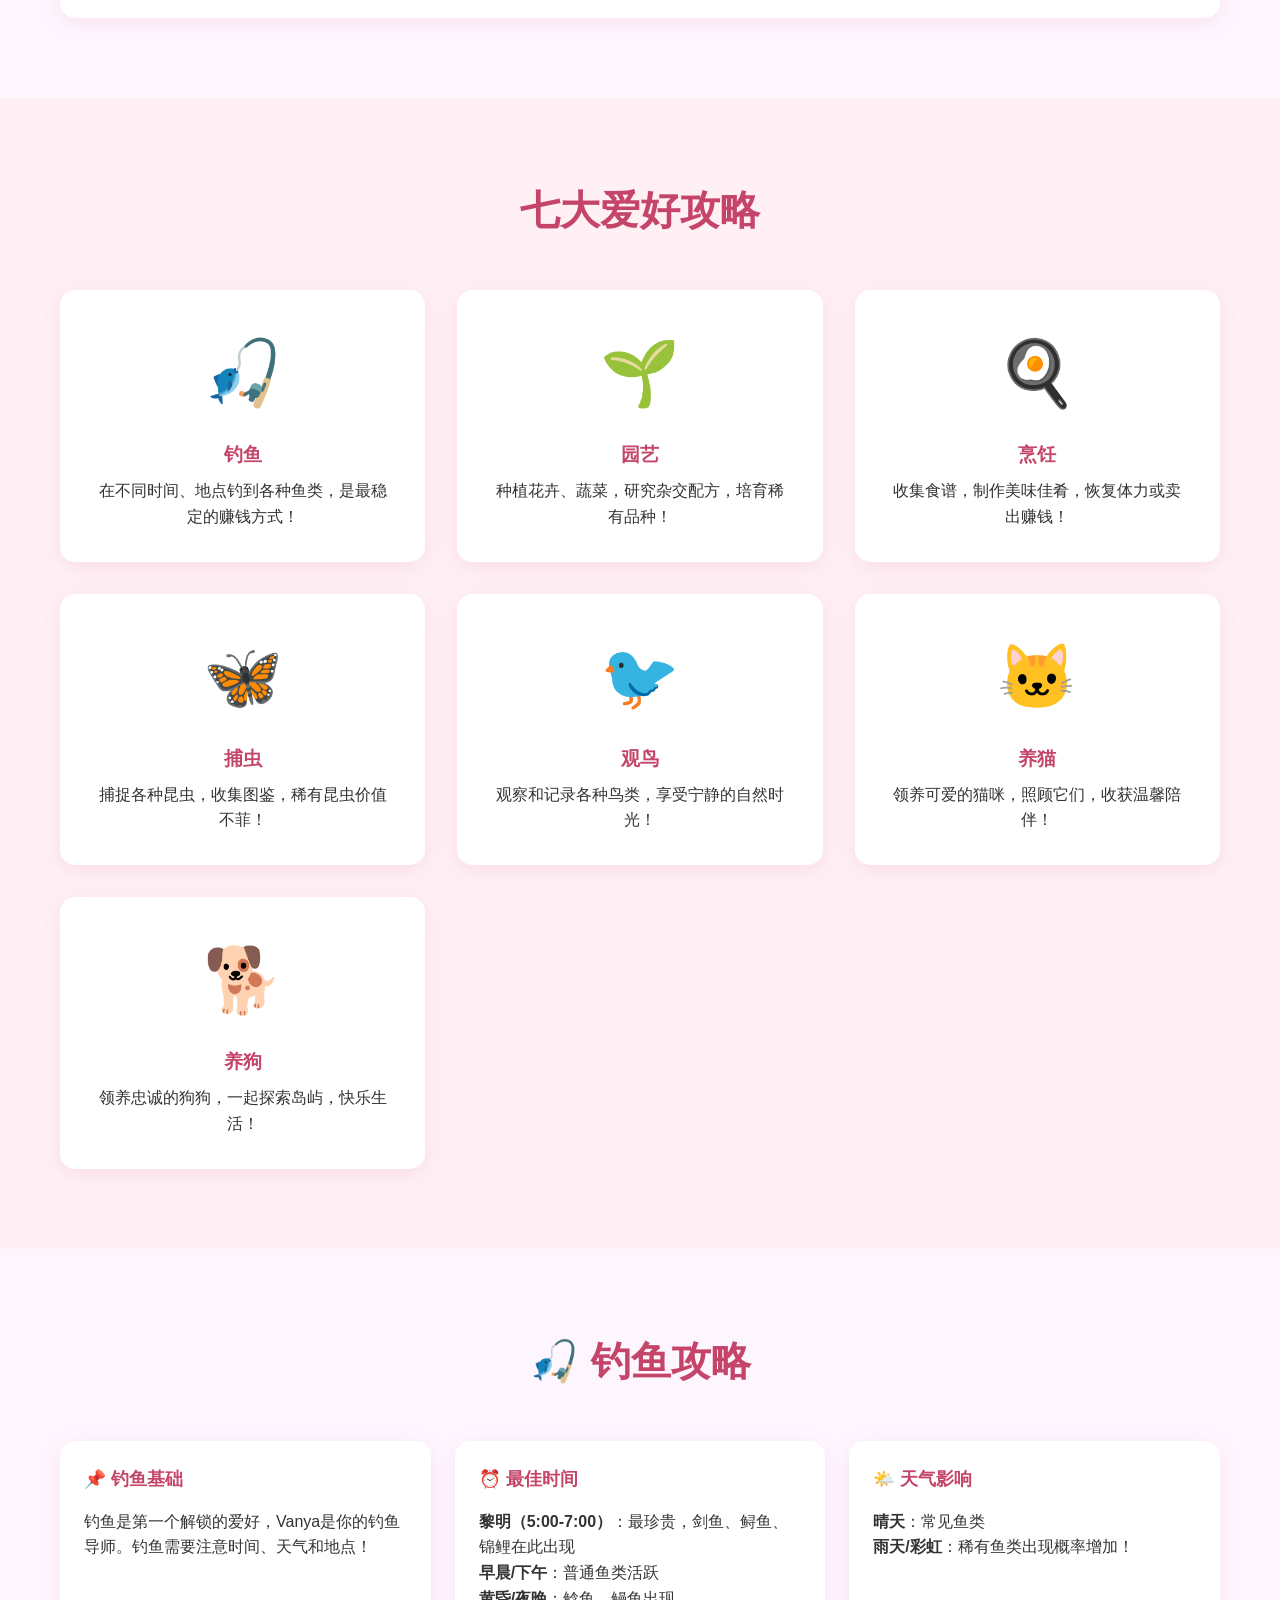
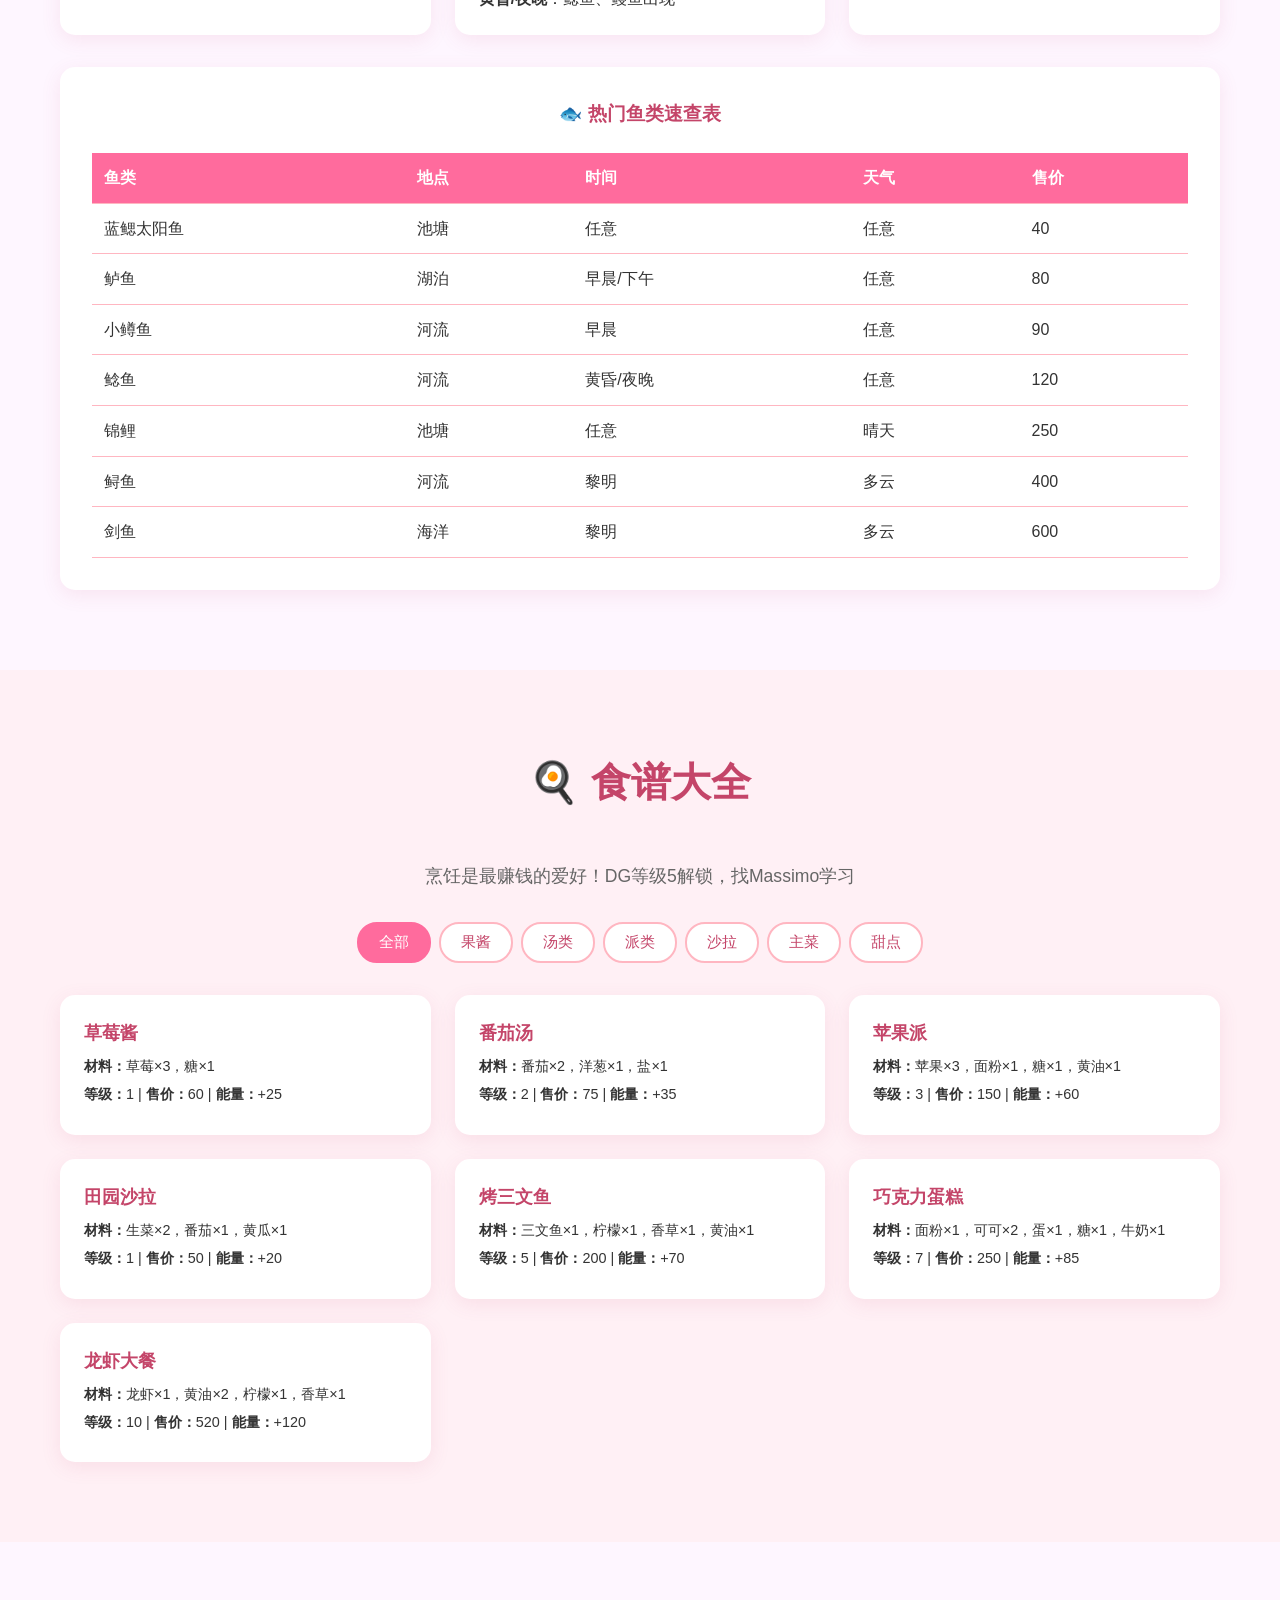
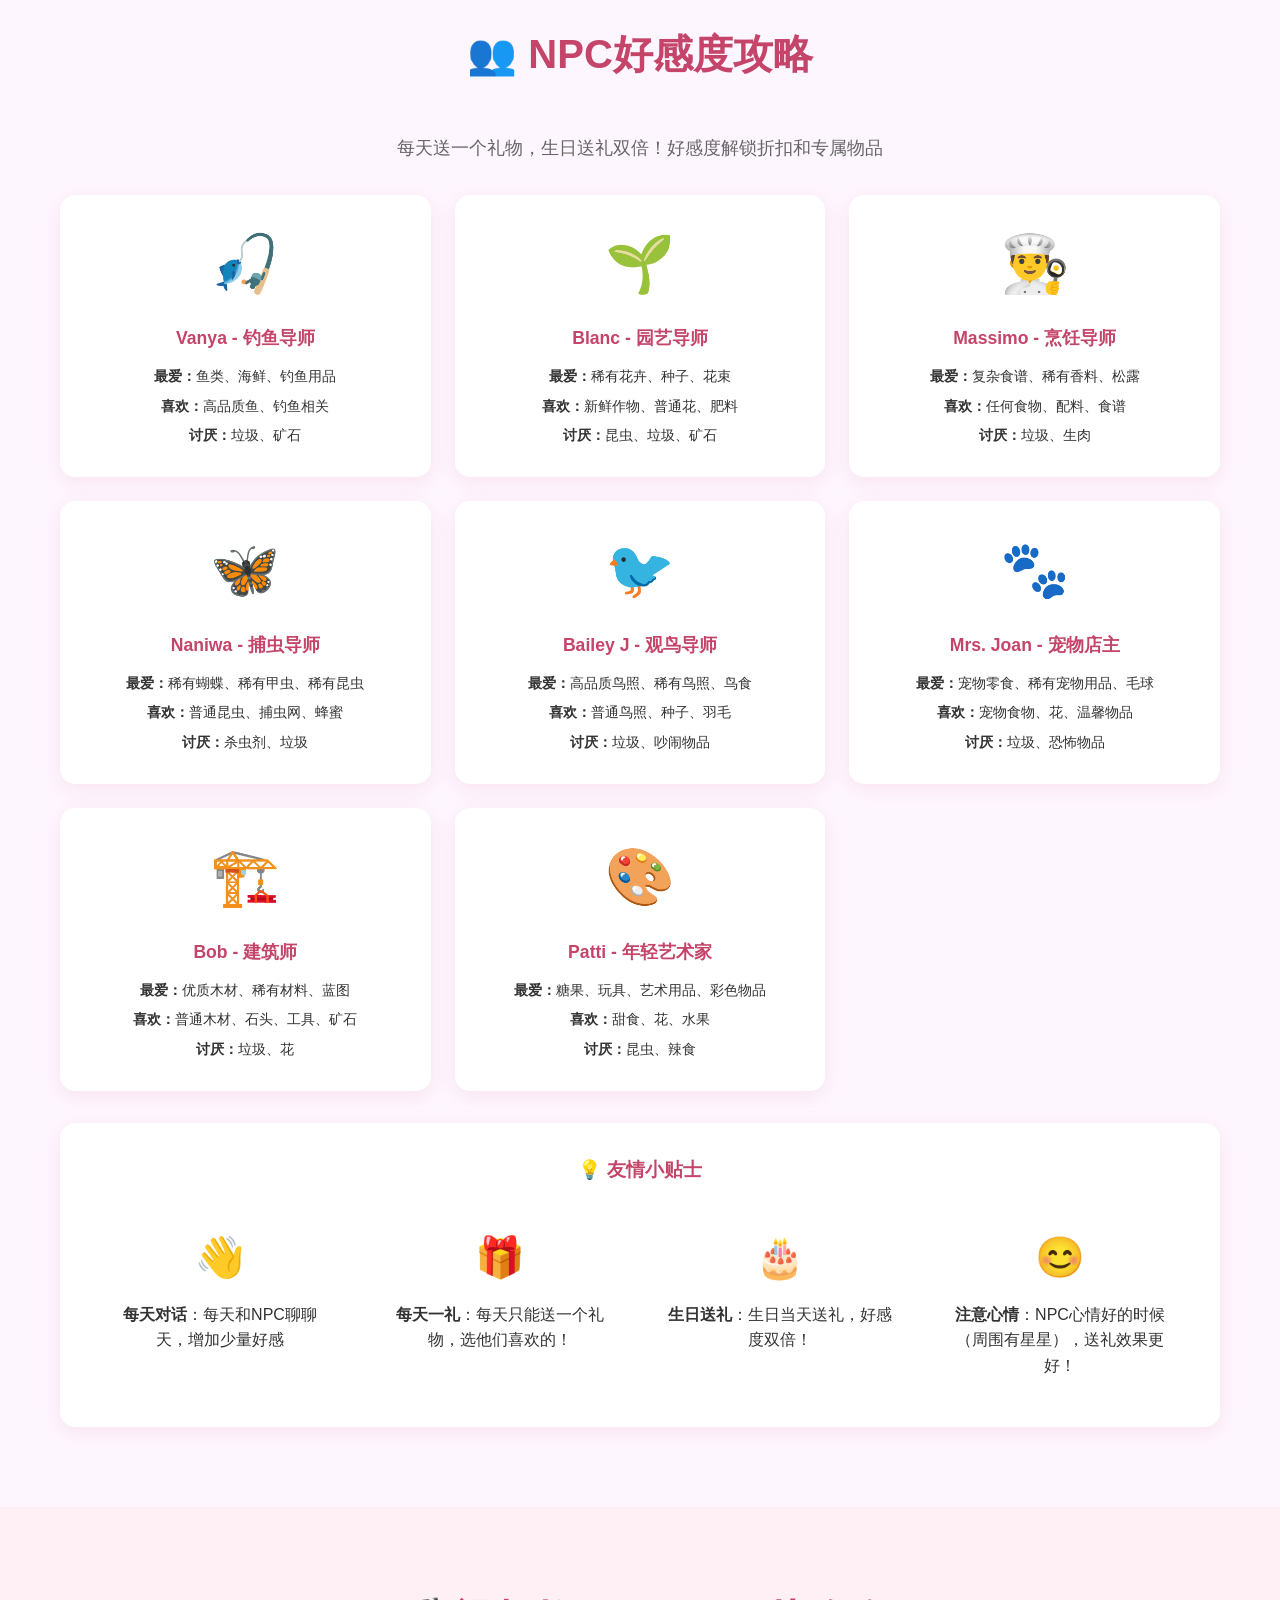
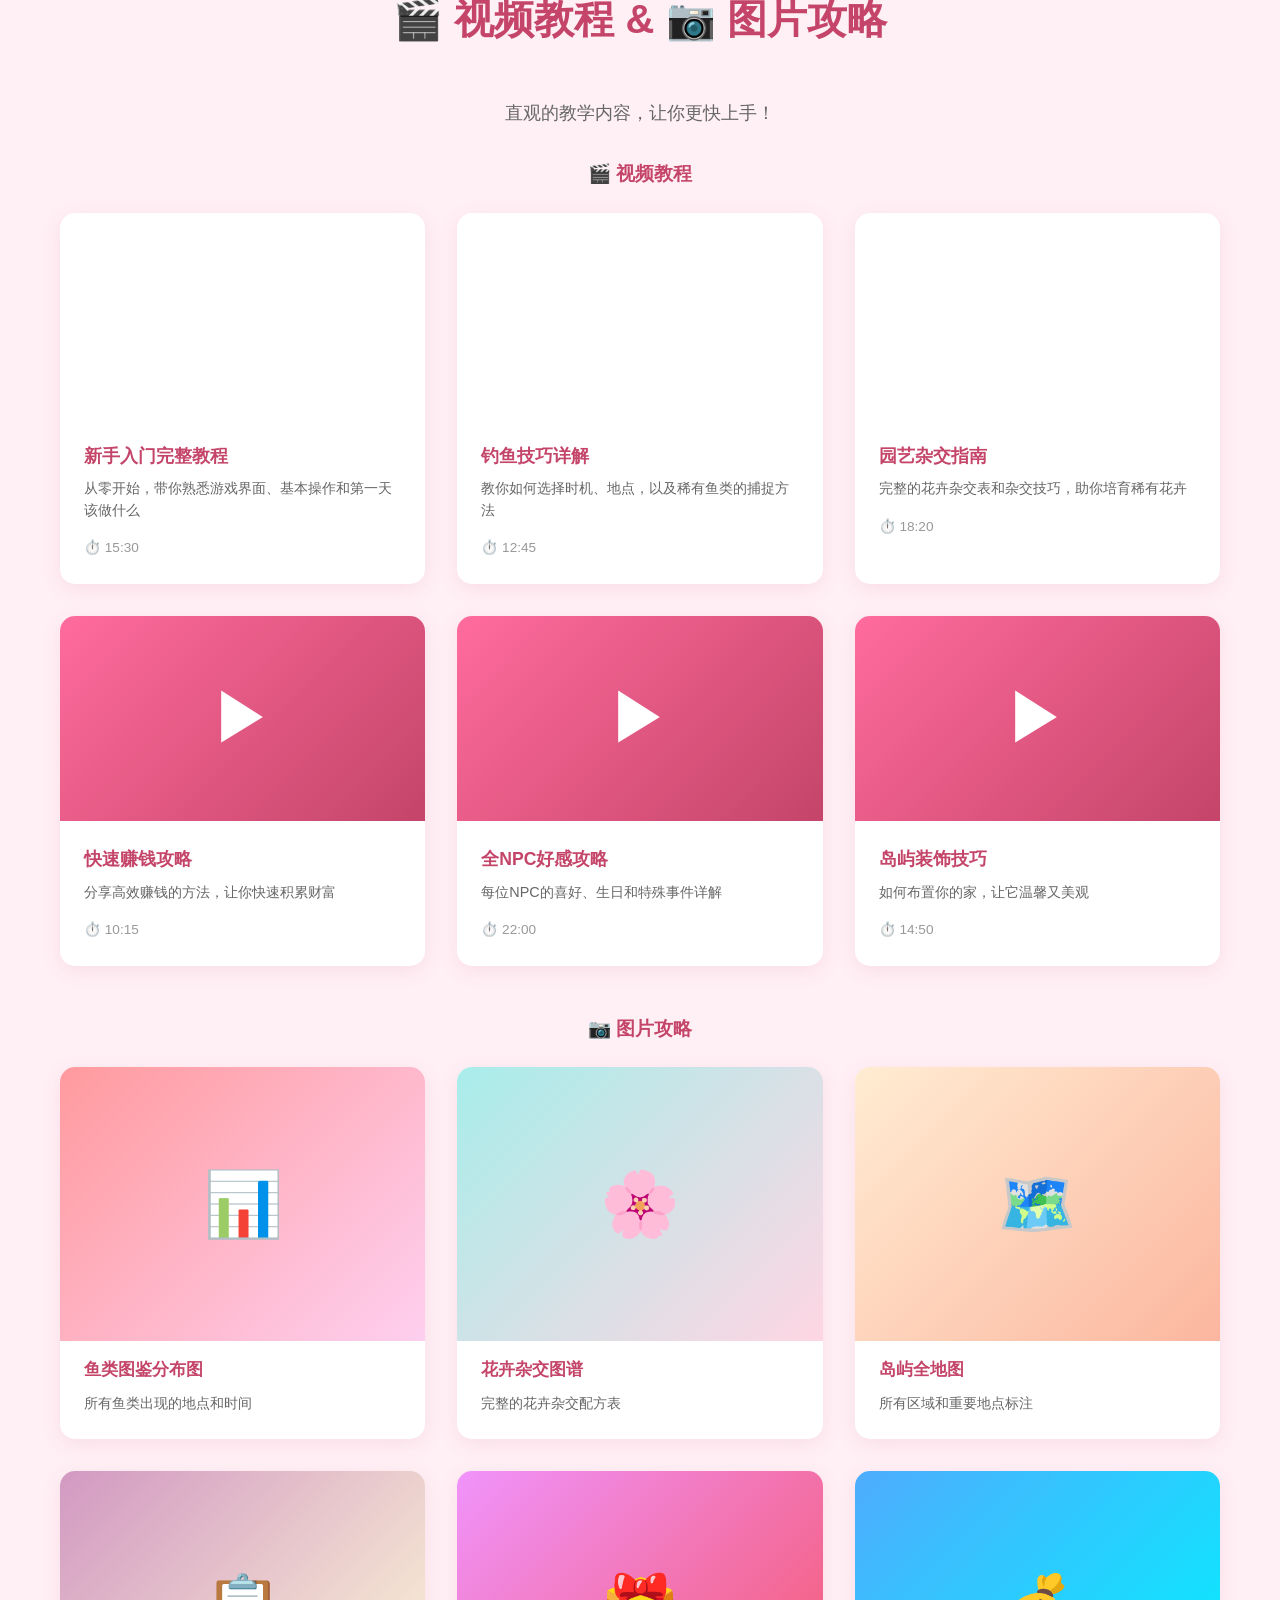
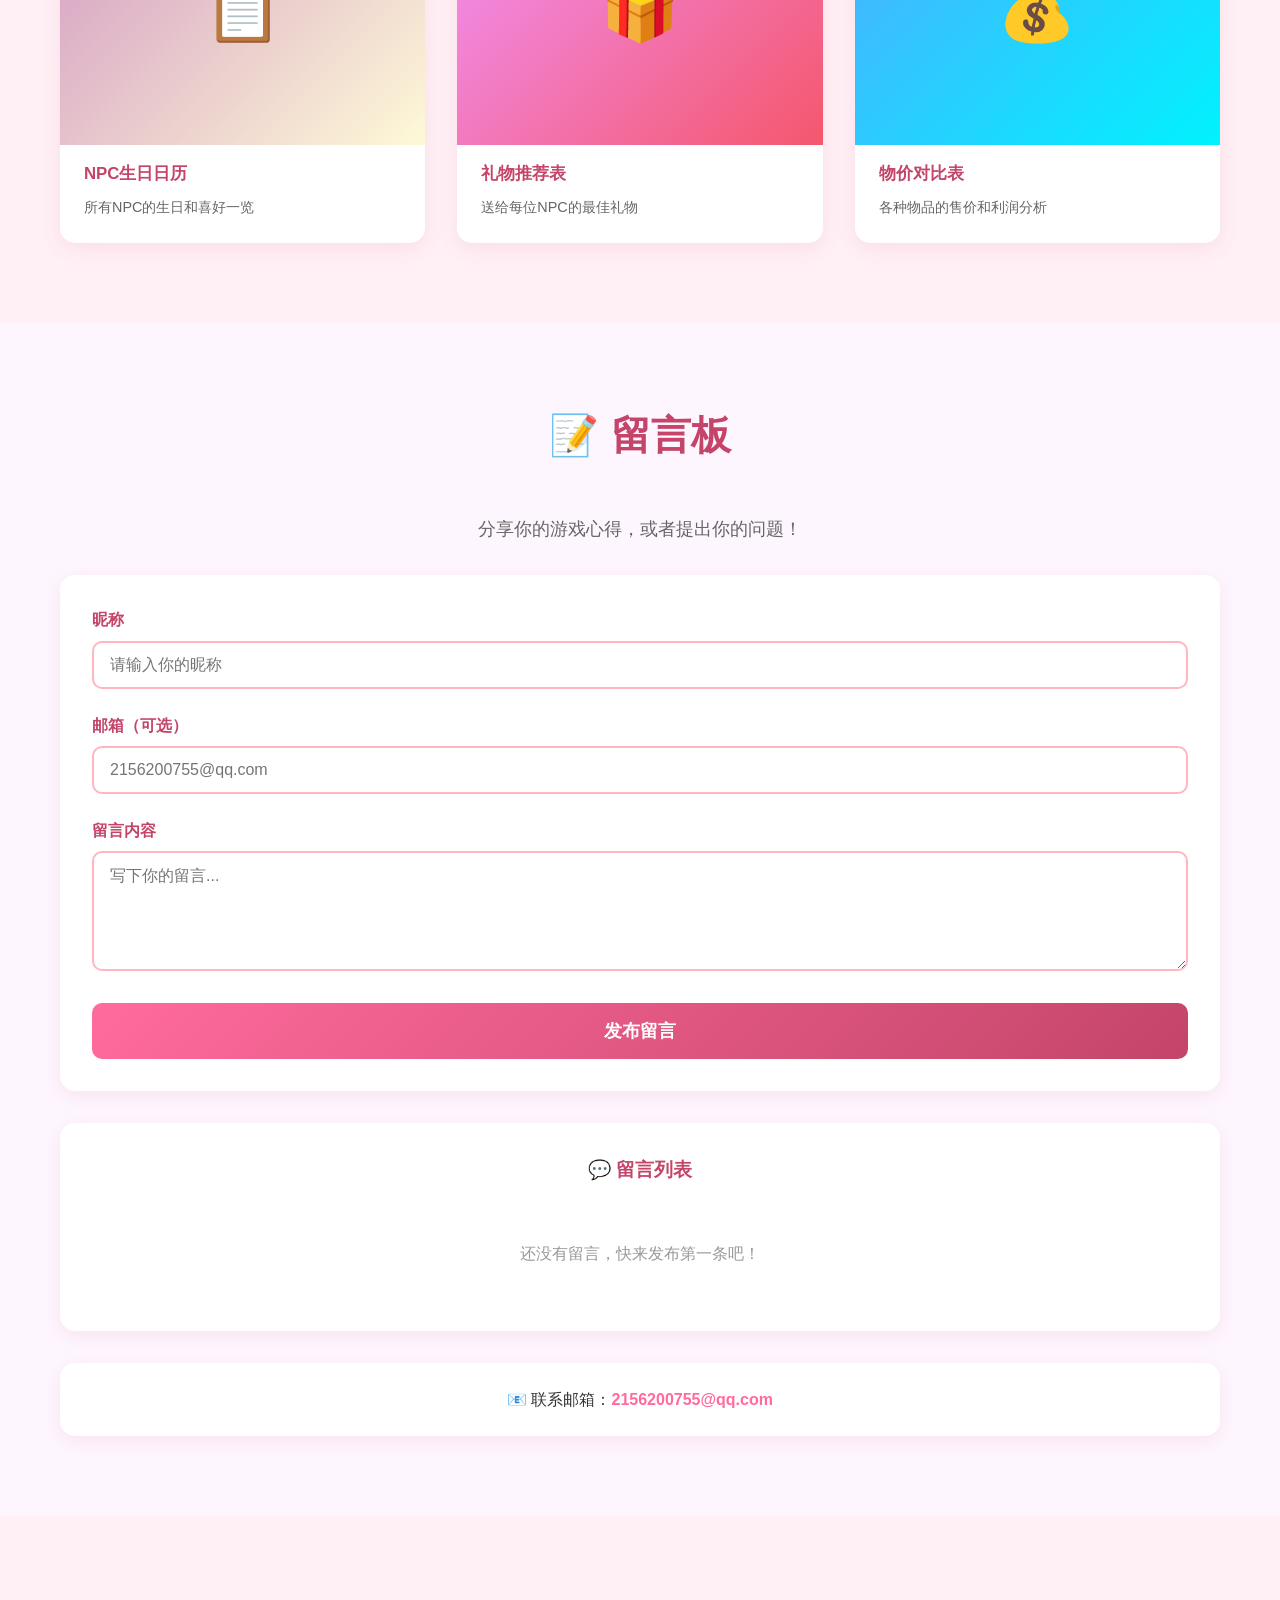
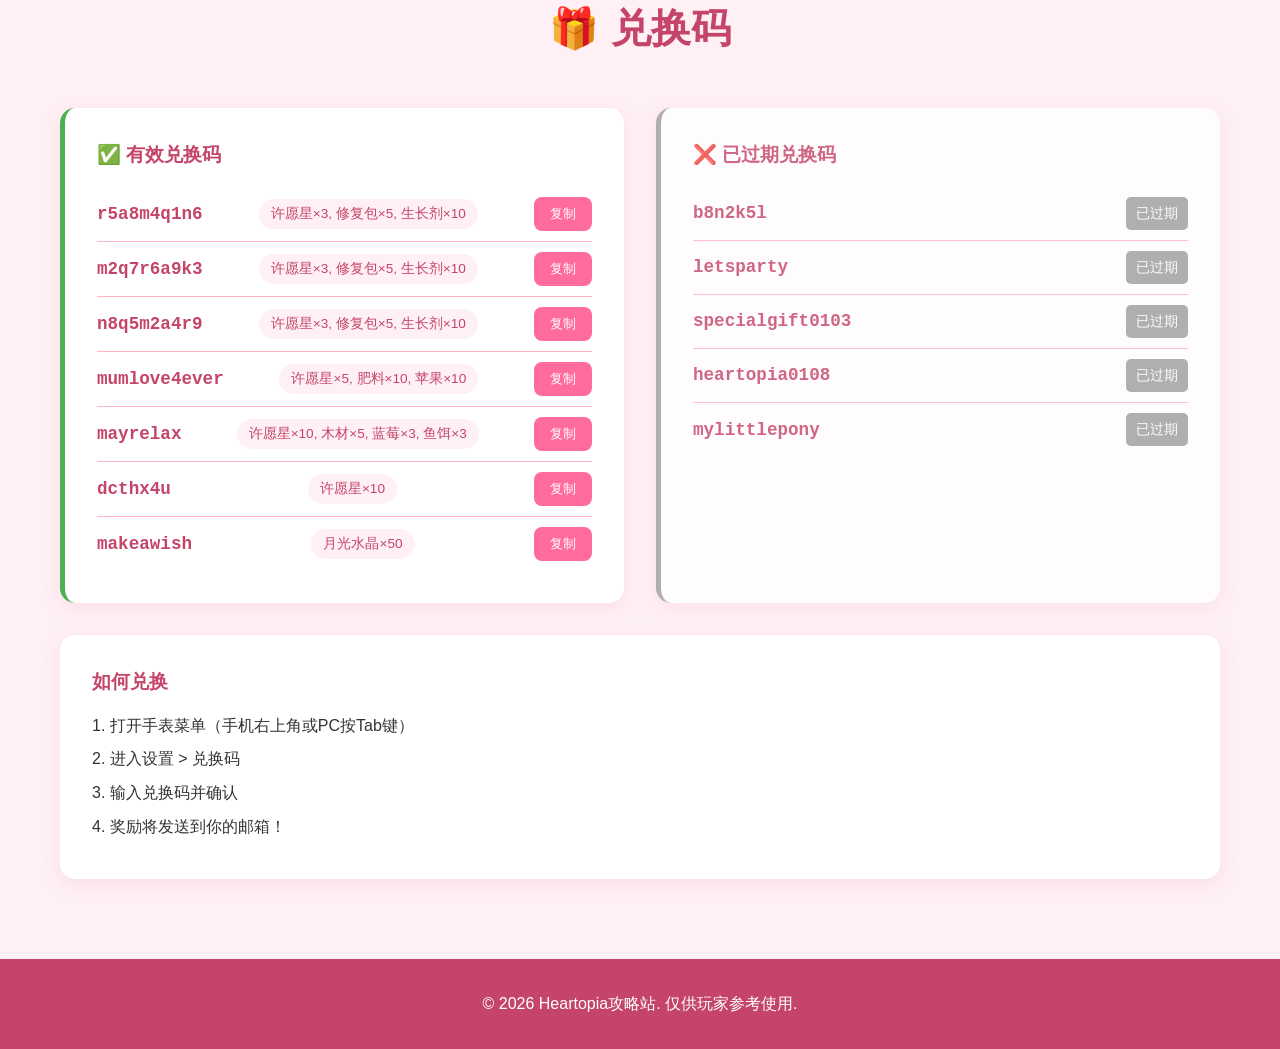
==== commit 739c68a7: "添加园艺杂交指南视频 BV1Nsvse4EEr" ====
--- a/index.html
+++ b/index.html
@@ -402,9 +402,7 @@
                 </div>
                 <div class="video-card">
                     <div class="video-thumbnail">
-                        <div class="video-placeholder">
-                            <span class="play-icon">▶</span>
-                        </div>
+                        <iframe class="bilibili-player" src="//player.bilibili.com/player.html?bvid=BV1Nsvse4EEr&page=1&autoplay=0" scrolling="no" border="0" frameborder="no" framespacing="0" allowfullscreen="true"></iframe>
                     </div>
                     <div class="video-info">
                         <h4>园艺杂交指南</h4>
@@ -414,7 +412,9 @@
                 </div>
                 <div class="video-card">
                     <div class="video-thumbnail">
-                        <iframe class="bilibili-player" src="//player.bilibili.com/player.html?bvid=BV1Nsvse4EEr&page=1&autoplay=0" scrolling="no" border="0" frameborder="no" framespacing="0" allowfullscreen="true"></iframe>
+                        <div class="video-placeholder">
+                            <span class="play-icon">▶</span>
+                        </div>
                     </div>
                     <div class="video-info">
                         <h4>快速赚钱攻略</h4>
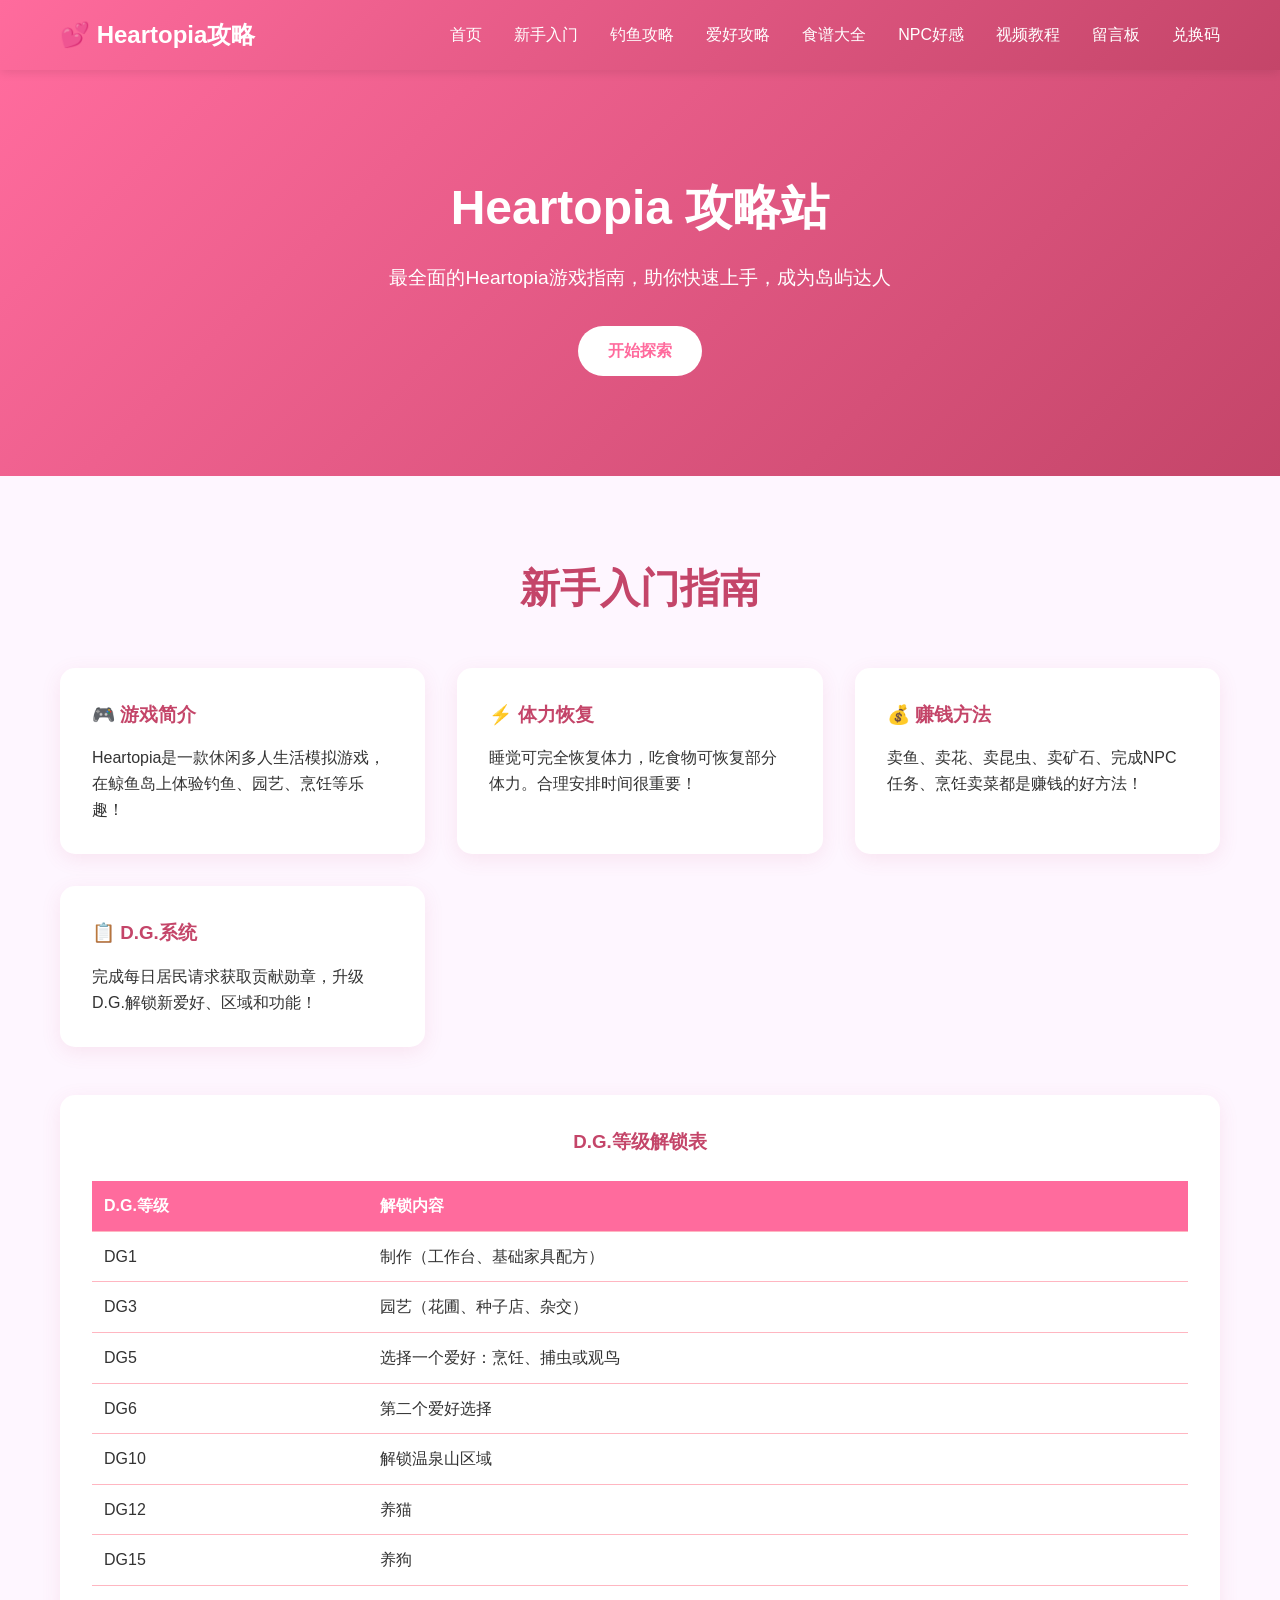
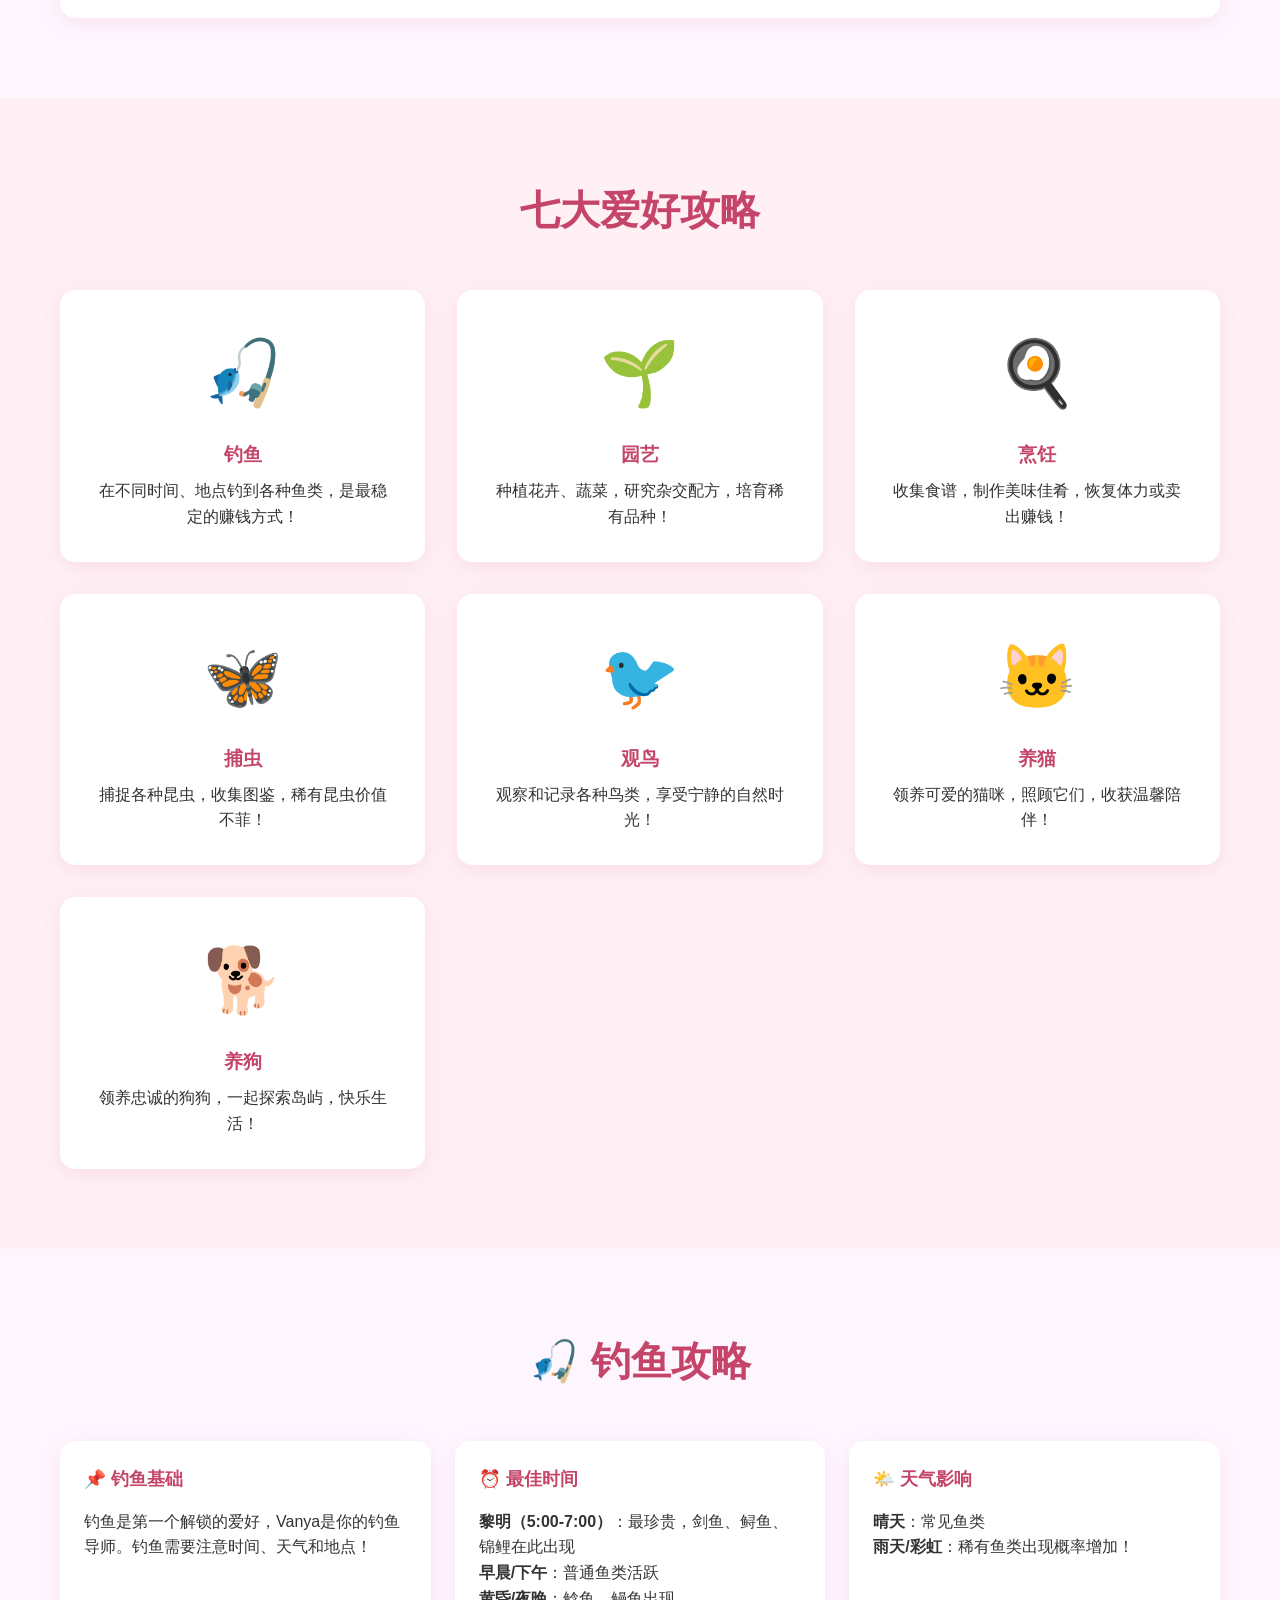
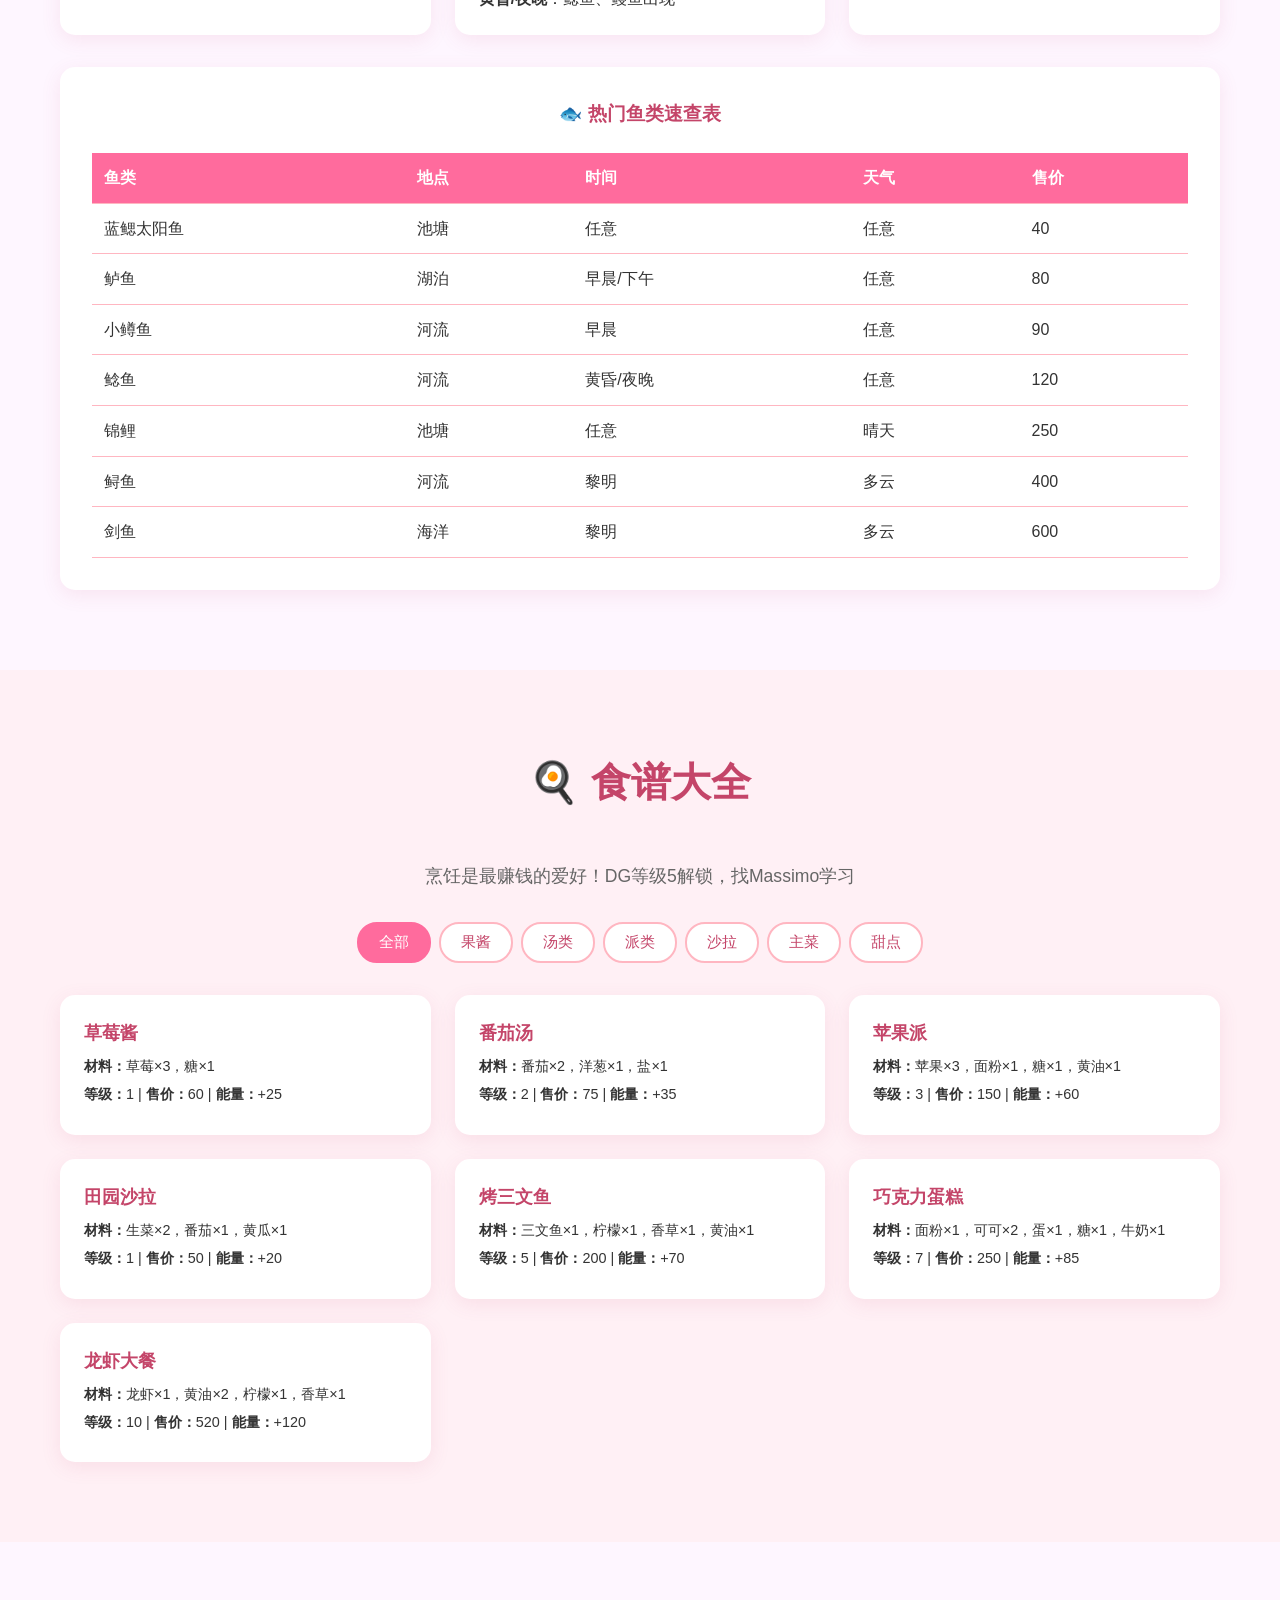
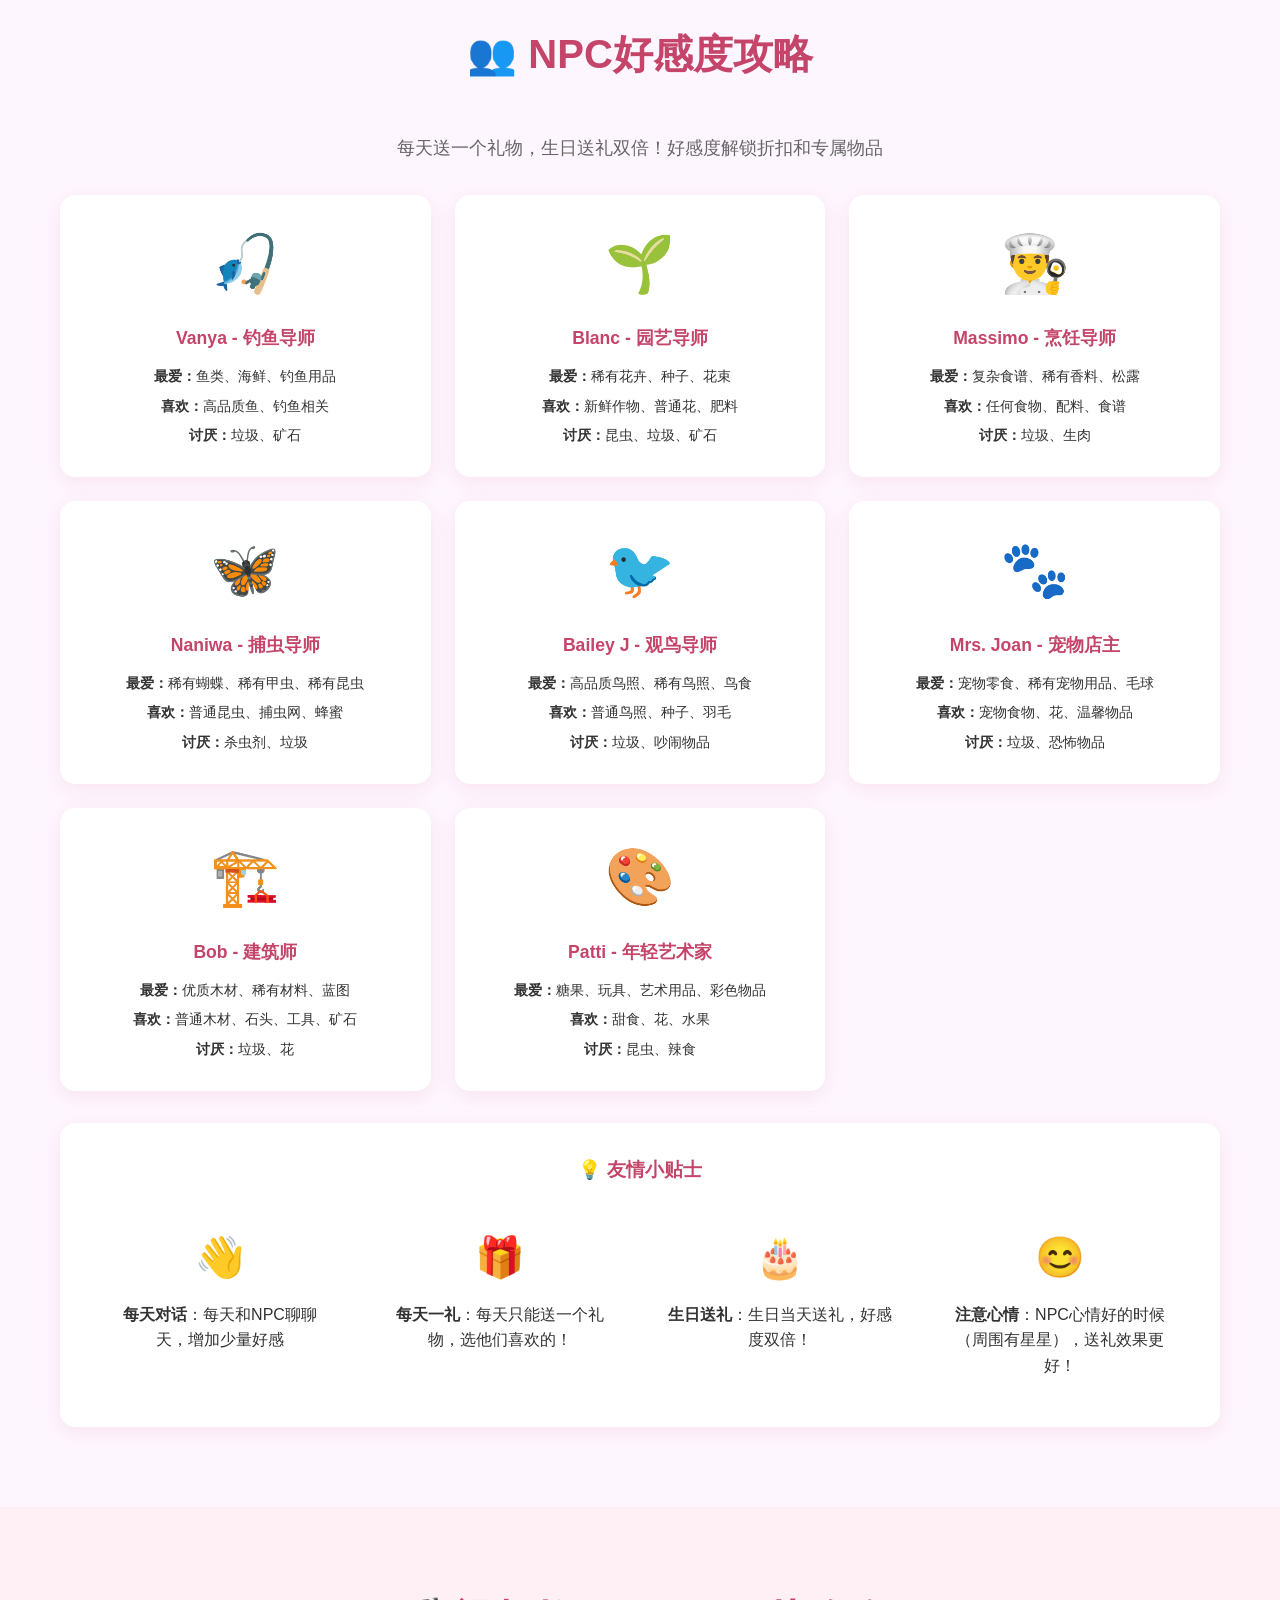
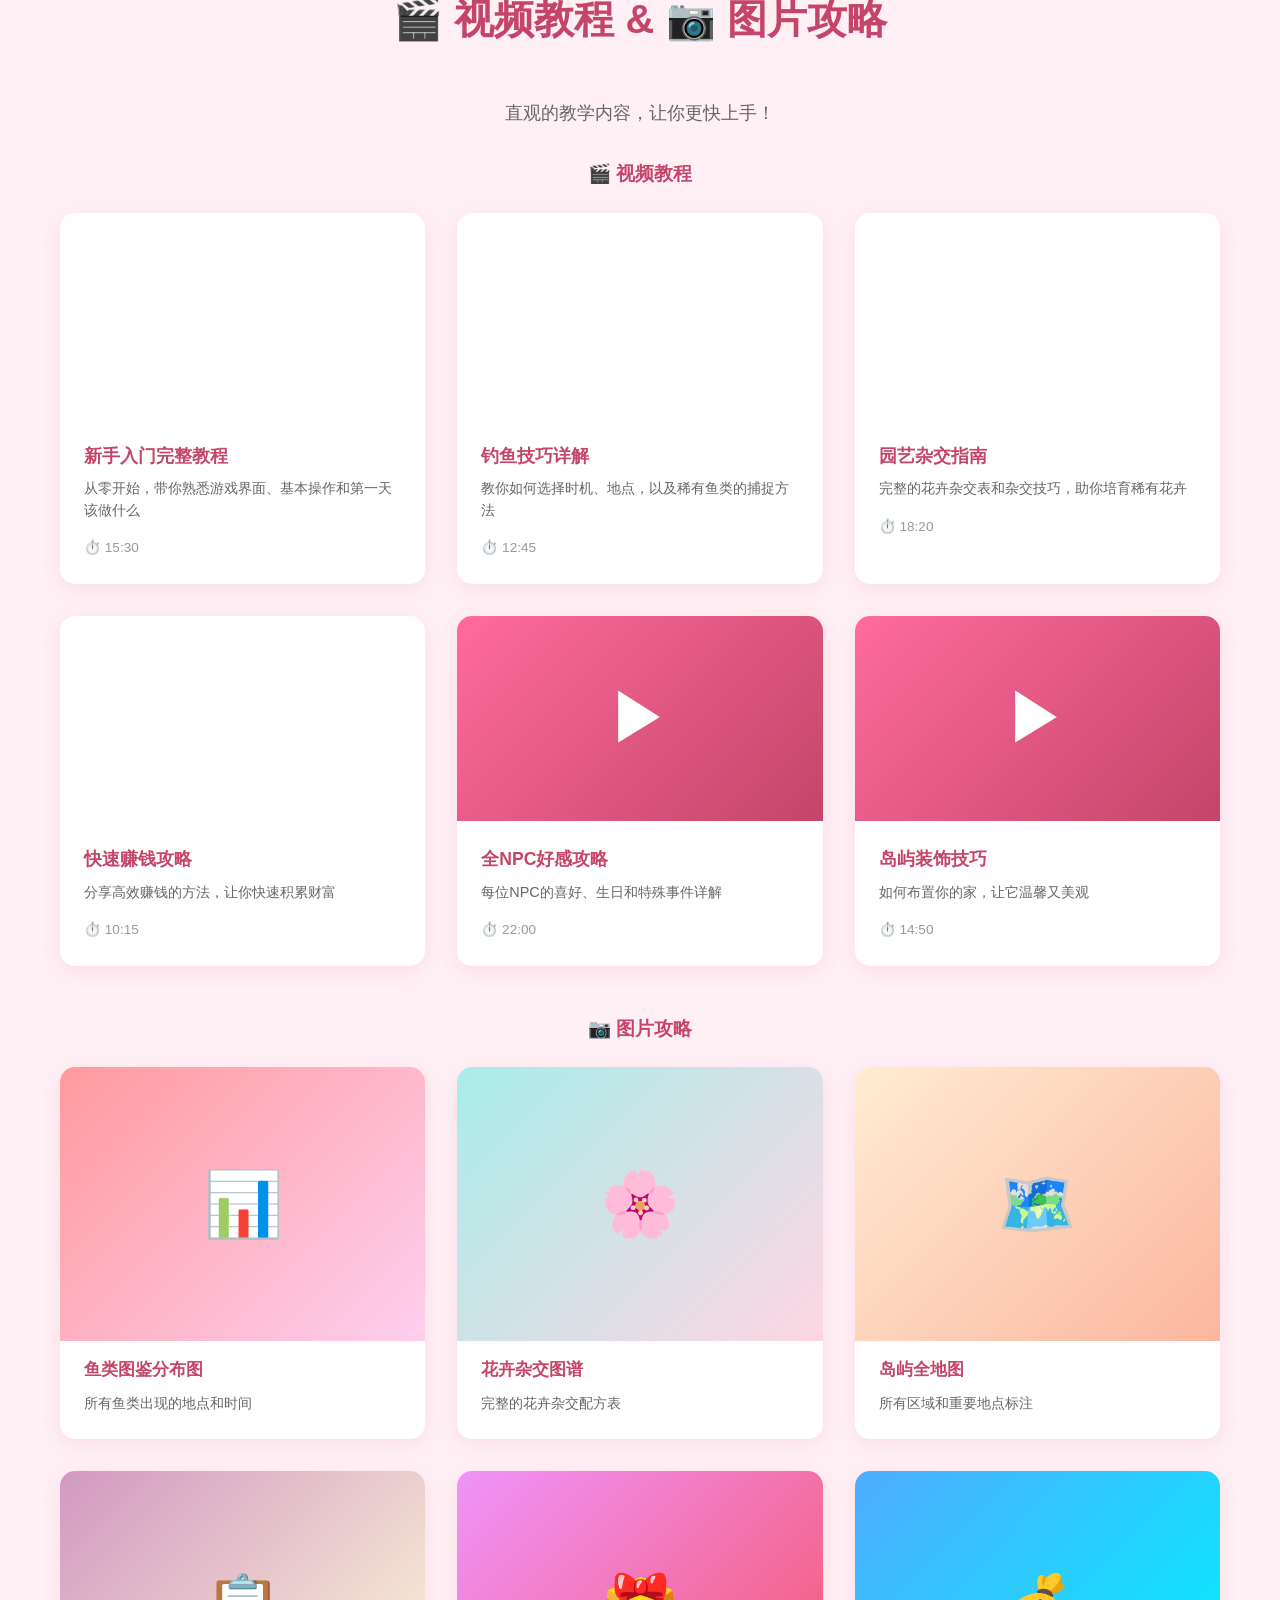
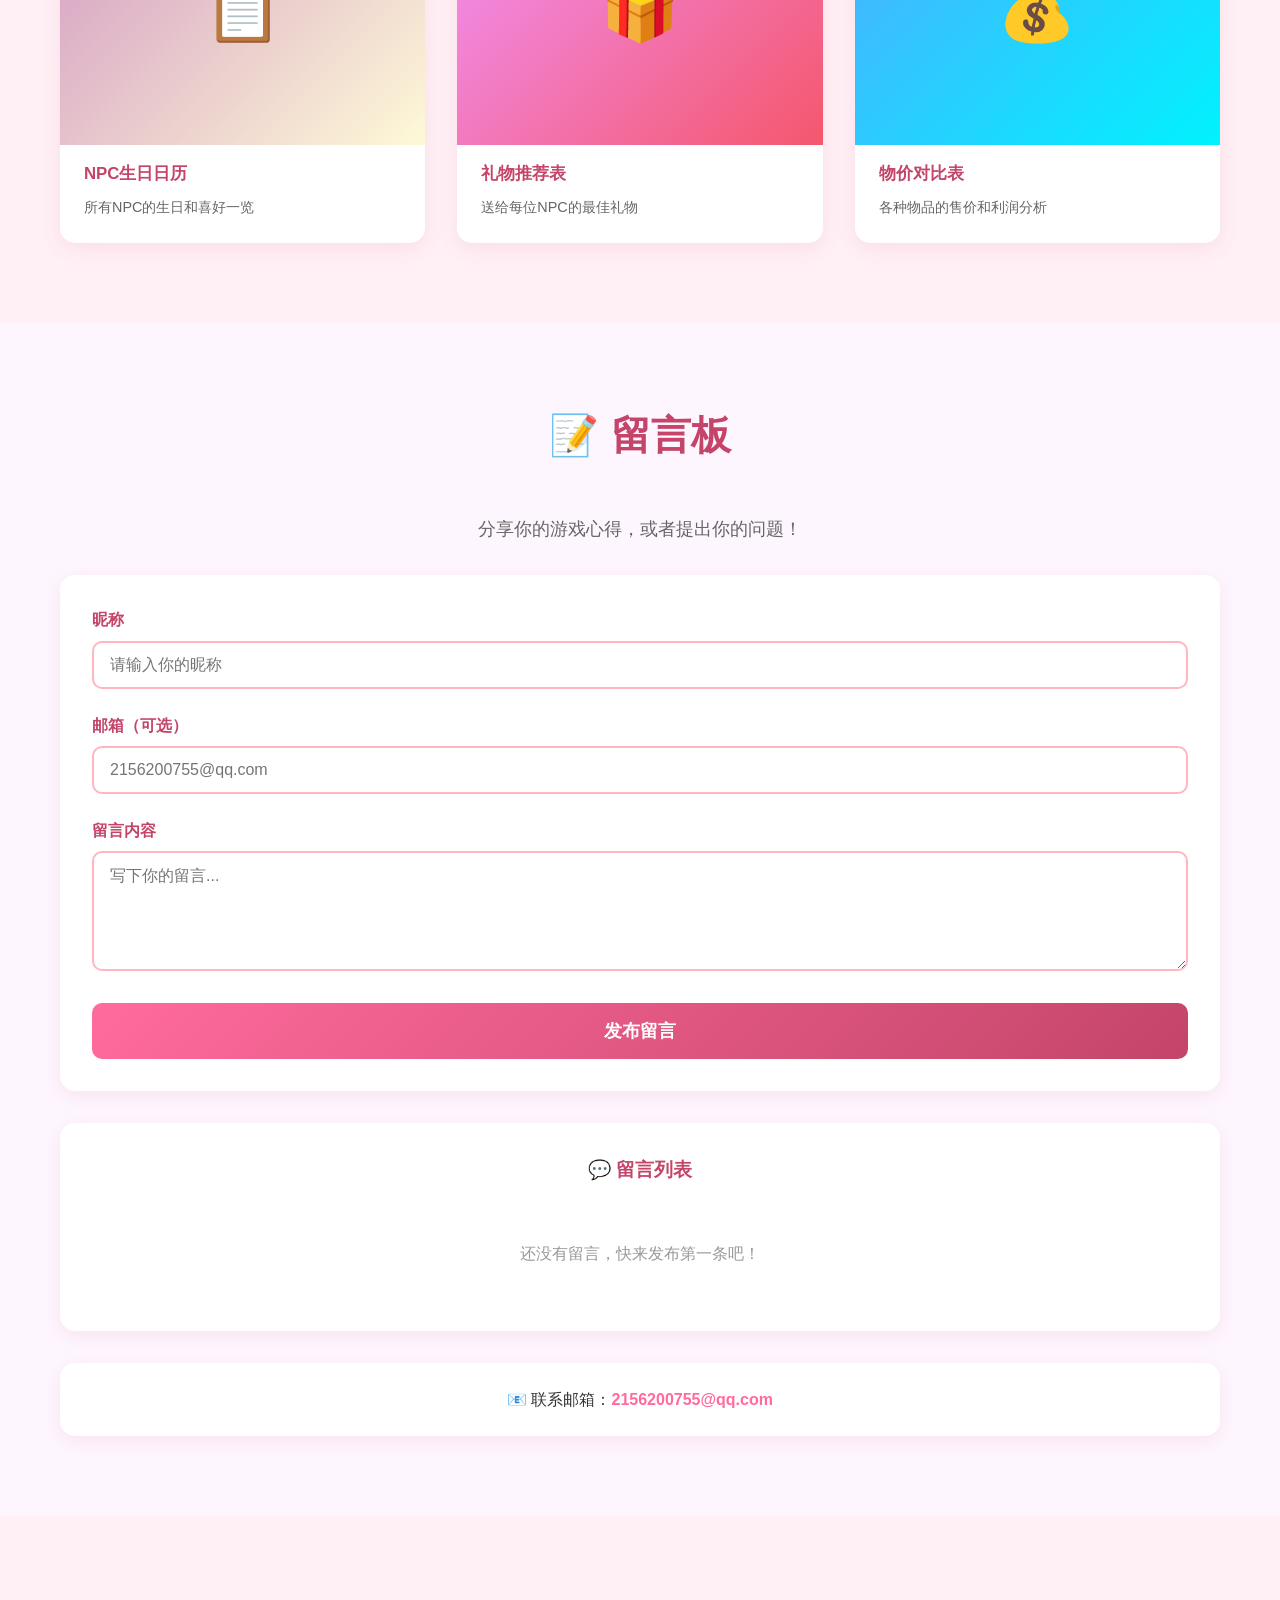
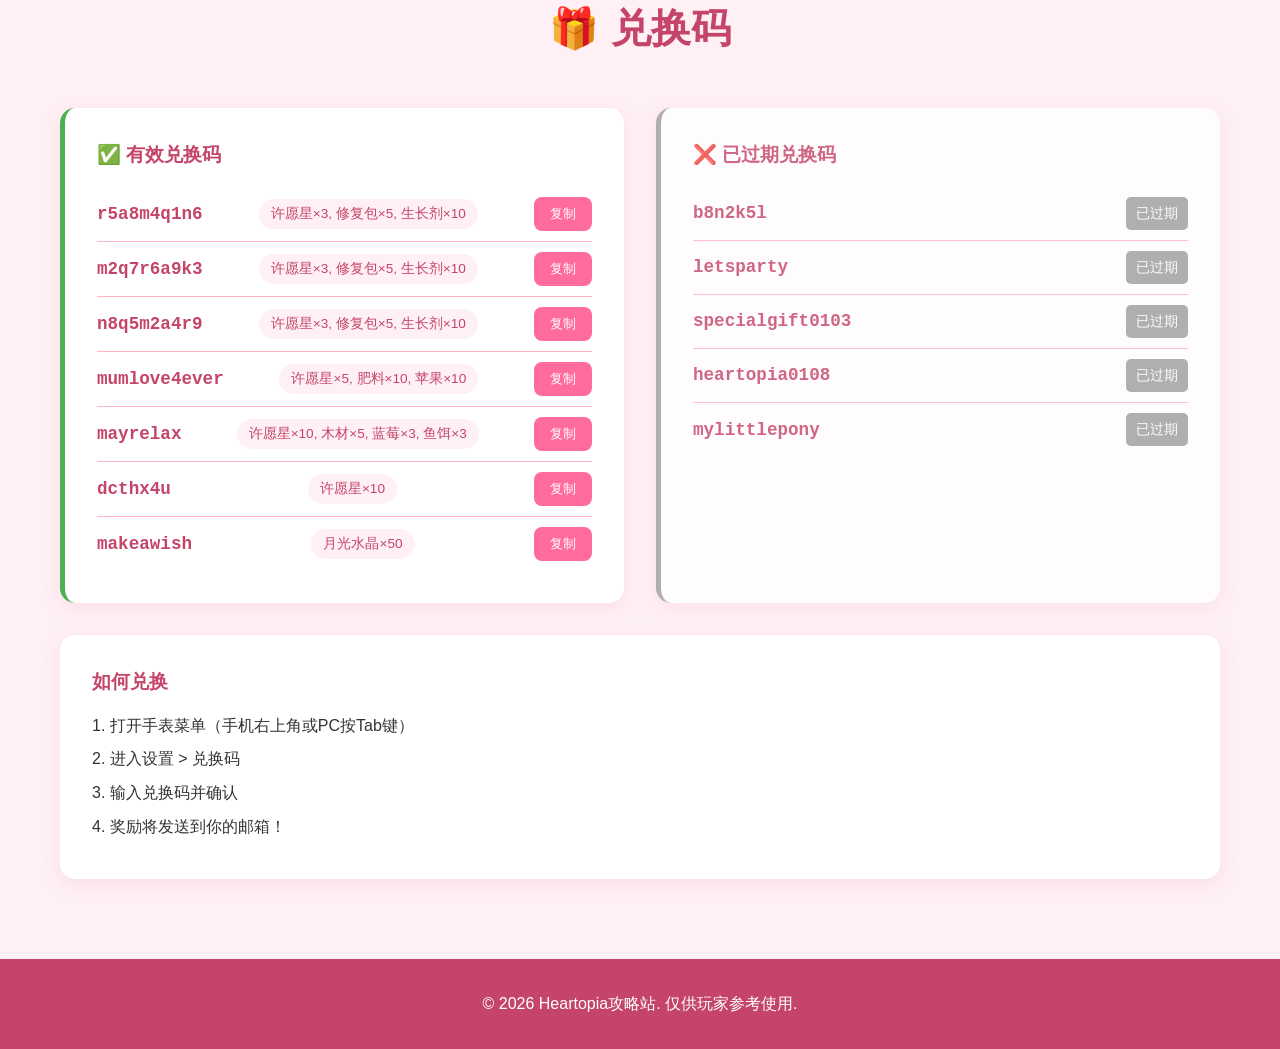
==== commit 7bb2cece: "添加快速赚钱攻略视频 BV1Rn8wewEEd" ====
--- a/index.html
+++ b/index.html
@@ -412,9 +412,7 @@
                 </div>
                 <div class="video-card">
                     <div class="video-thumbnail">
-                        <div class="video-placeholder">
-                            <span class="play-icon">▶</span>
-                        </div>
+                        <iframe class="bilibili-player" src="//player.bilibili.com/player.html?bvid=BV1Rn8wewEEd&page=1&autoplay=0" scrolling="no" border="0" frameborder="no" framespacing="0" allowfullscreen="true"></iframe>
                     </div>
                     <div class="video-info">
                         <h4>快速赚钱攻略</h4>
